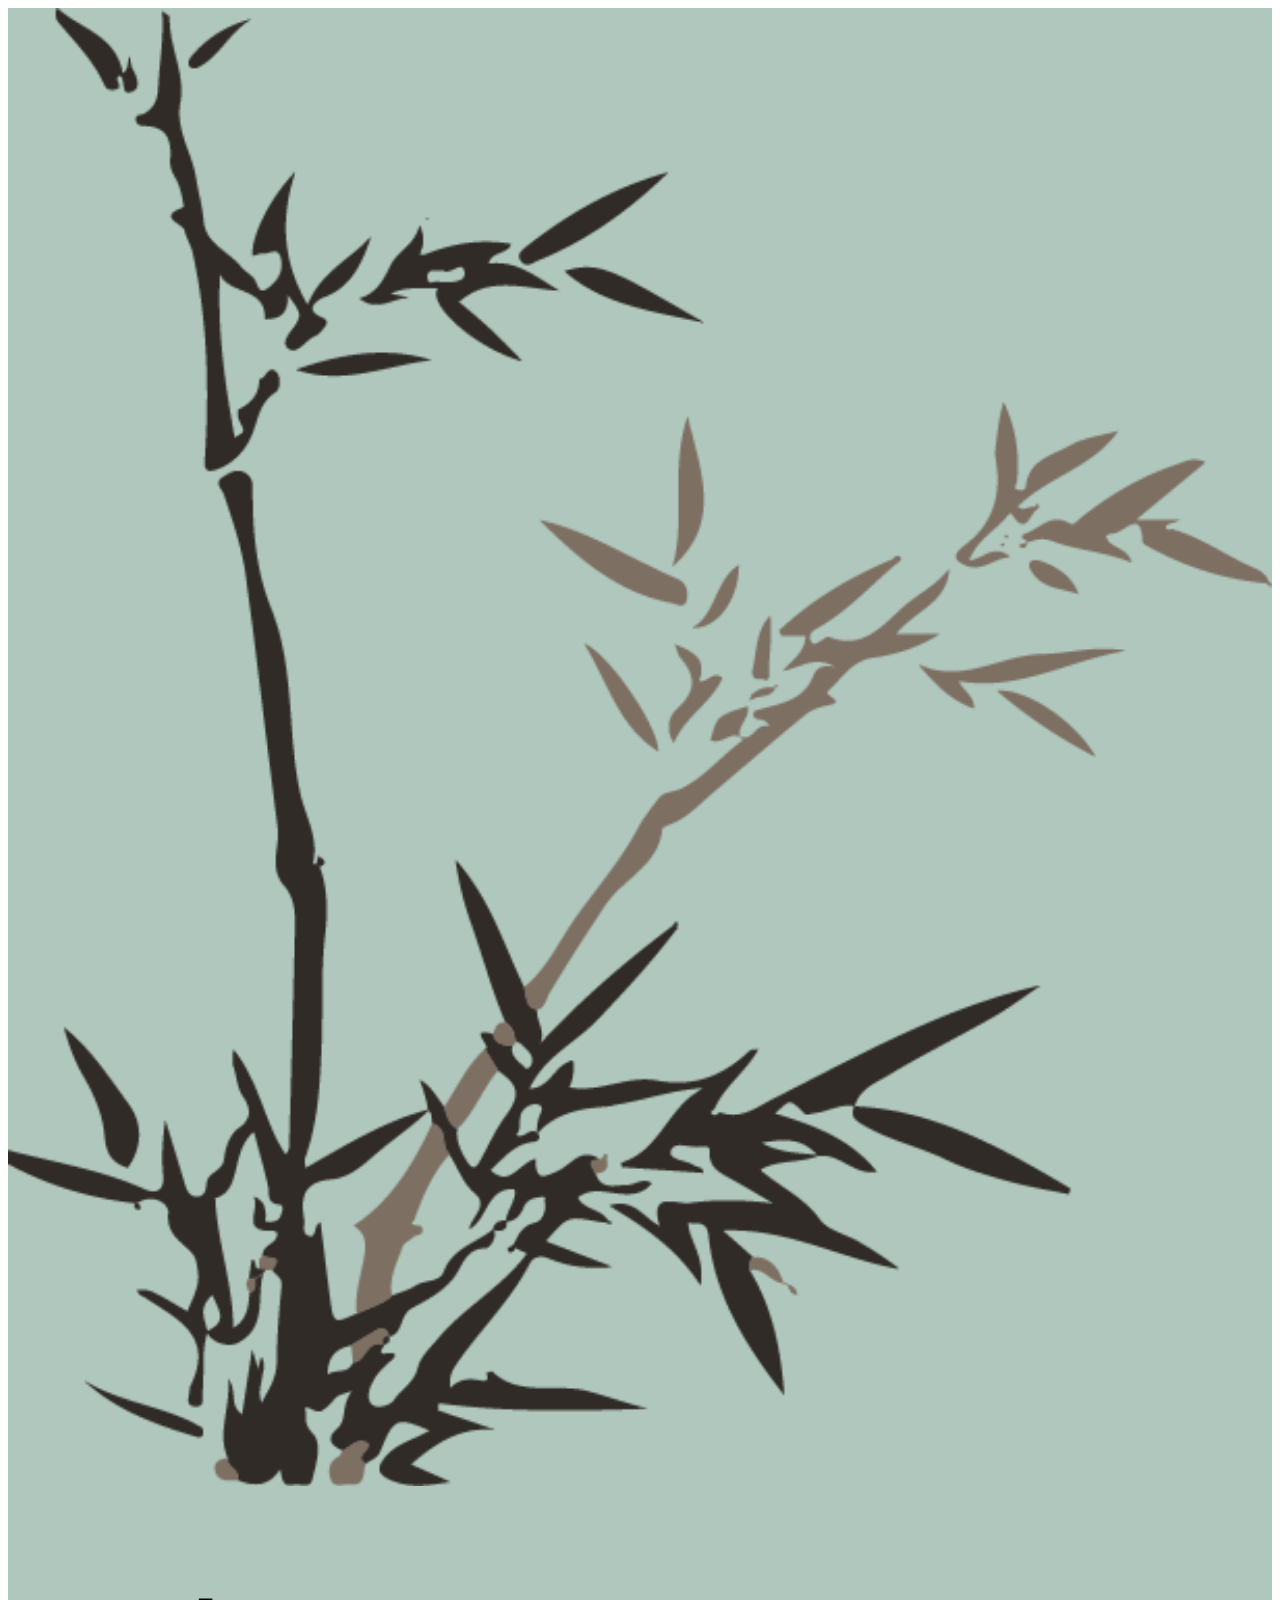
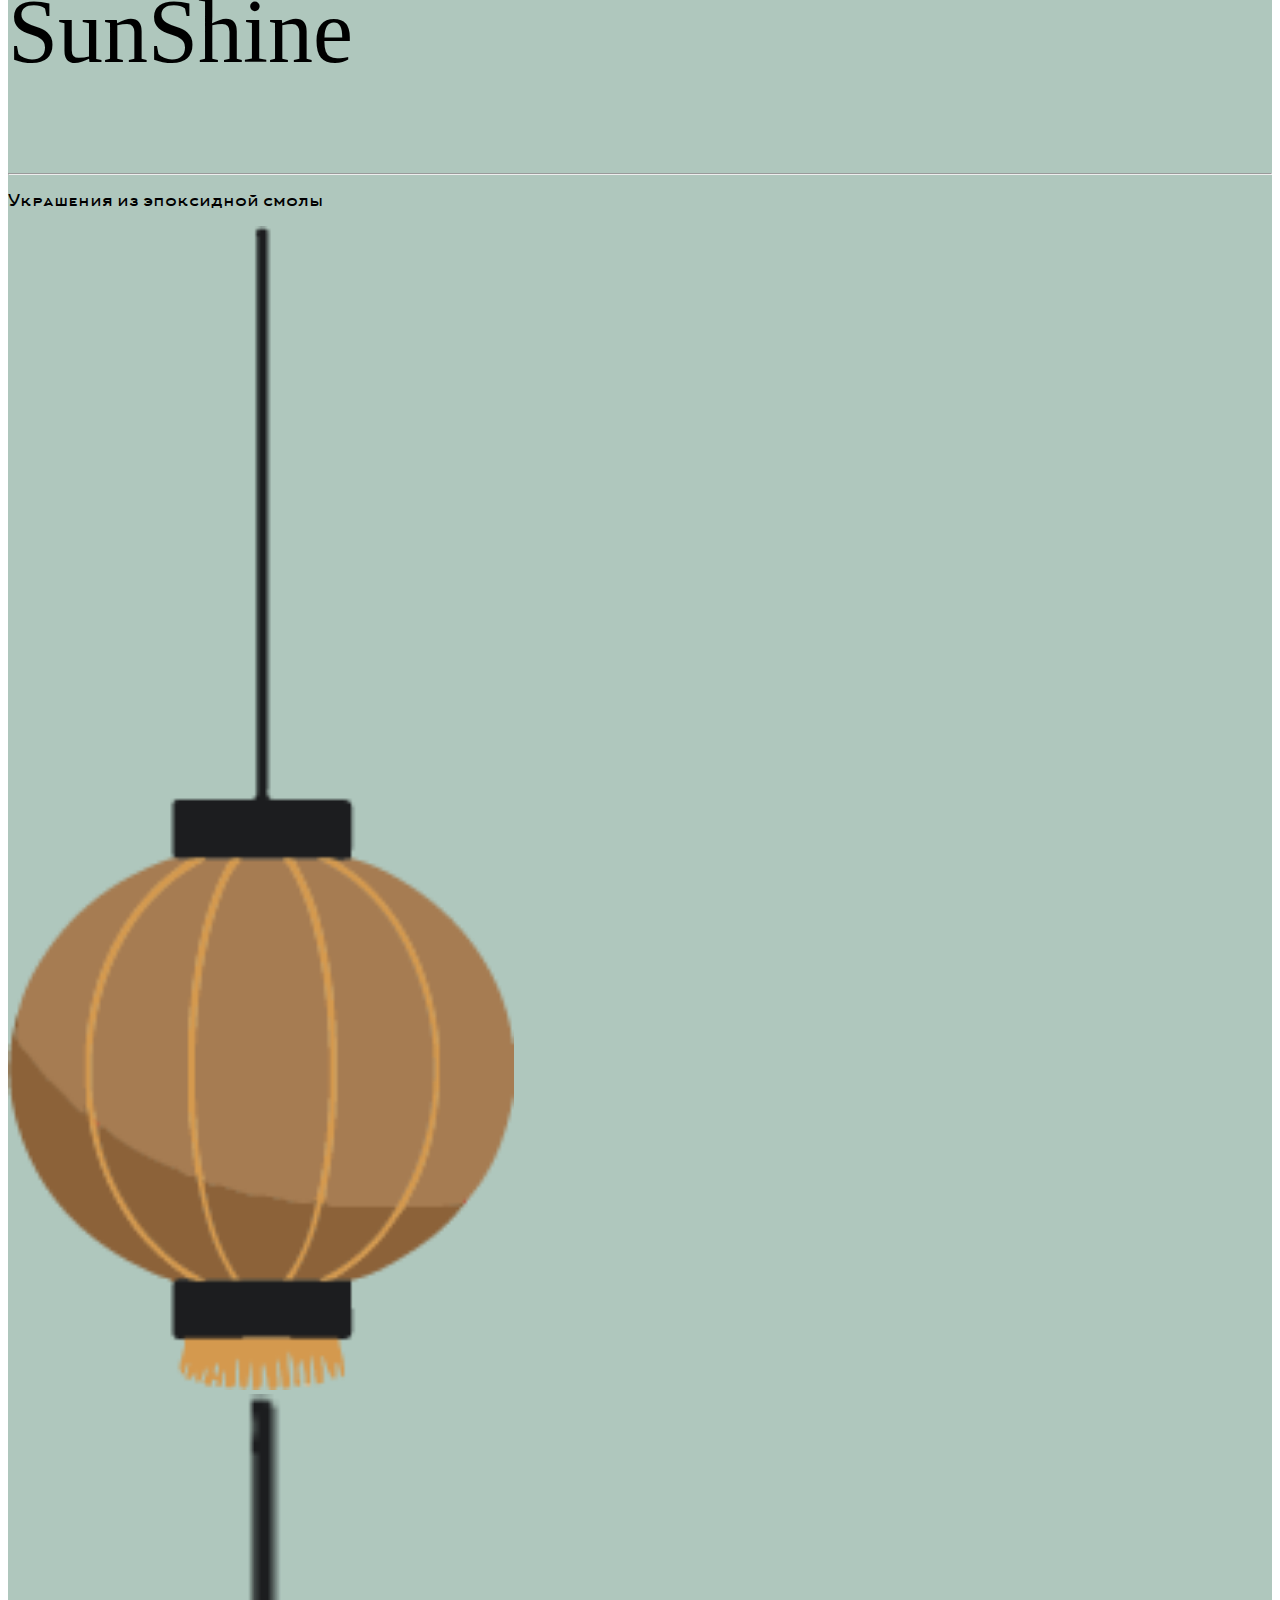
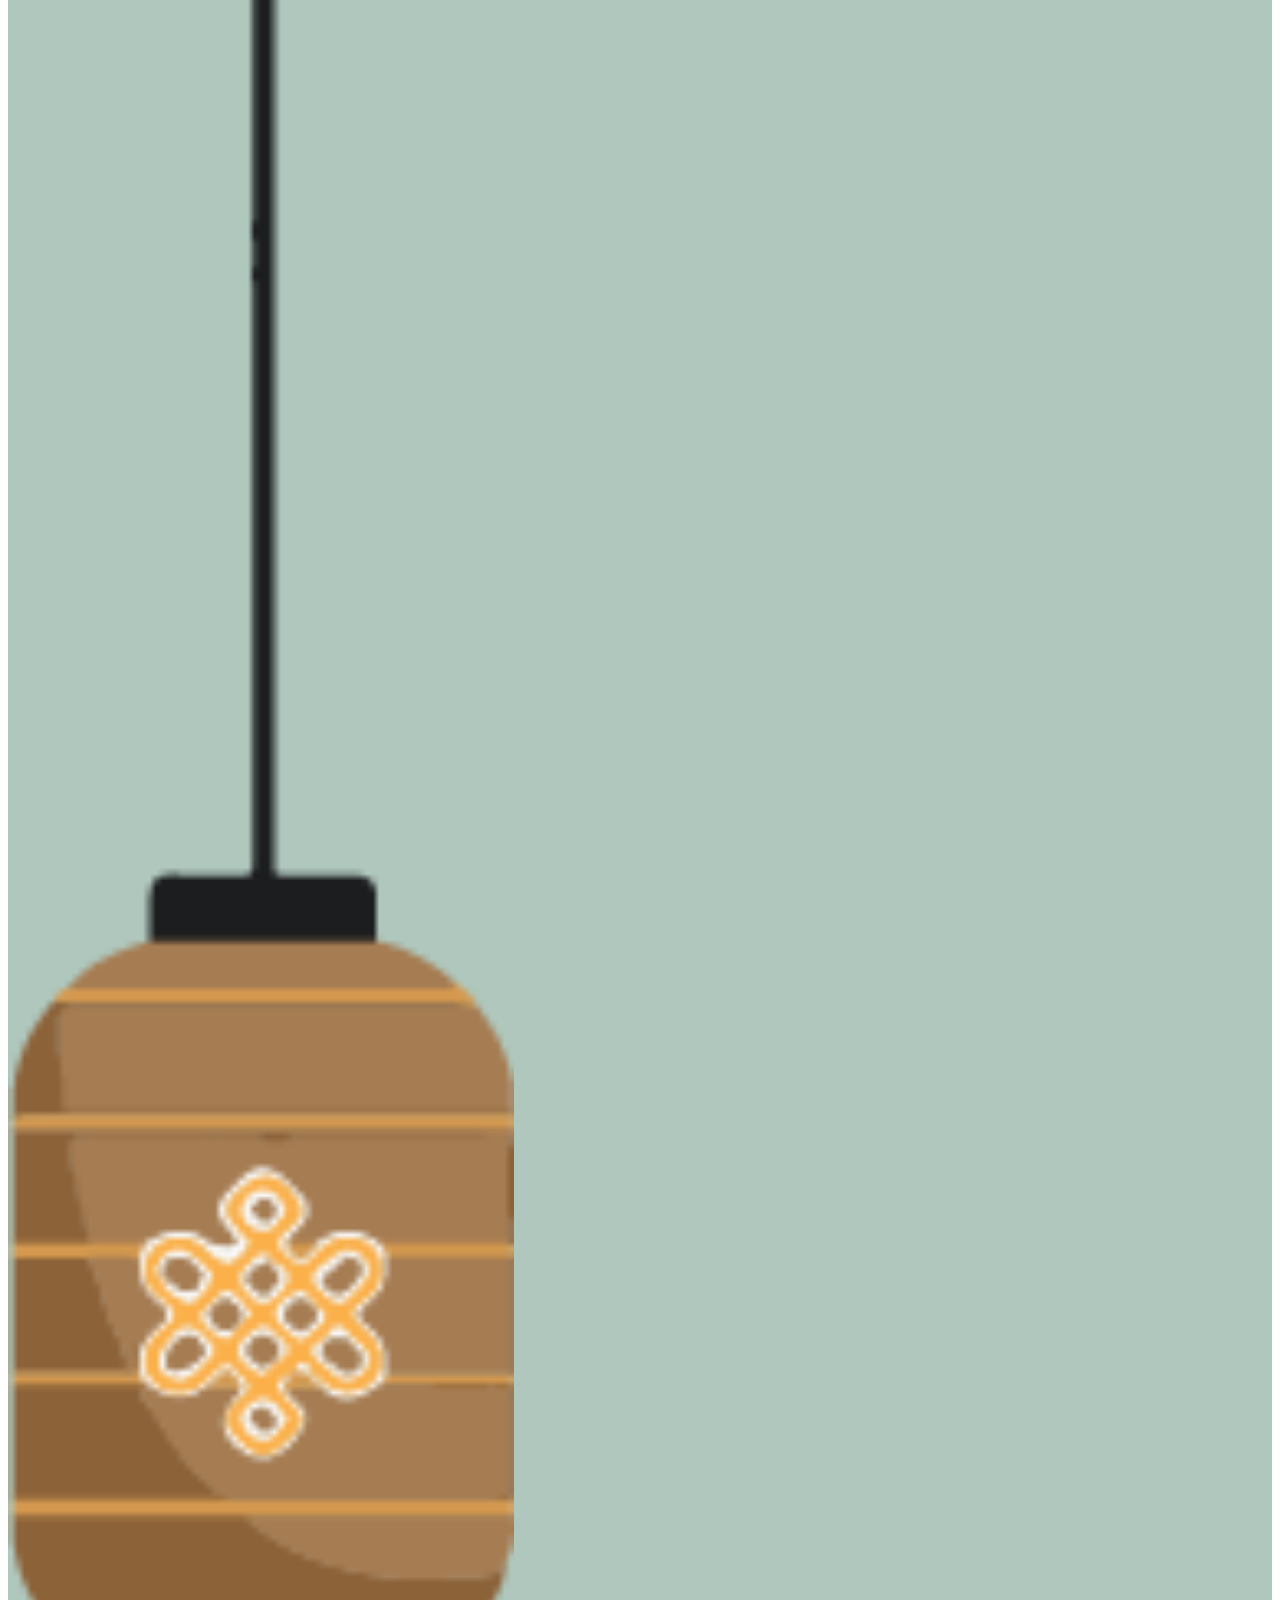
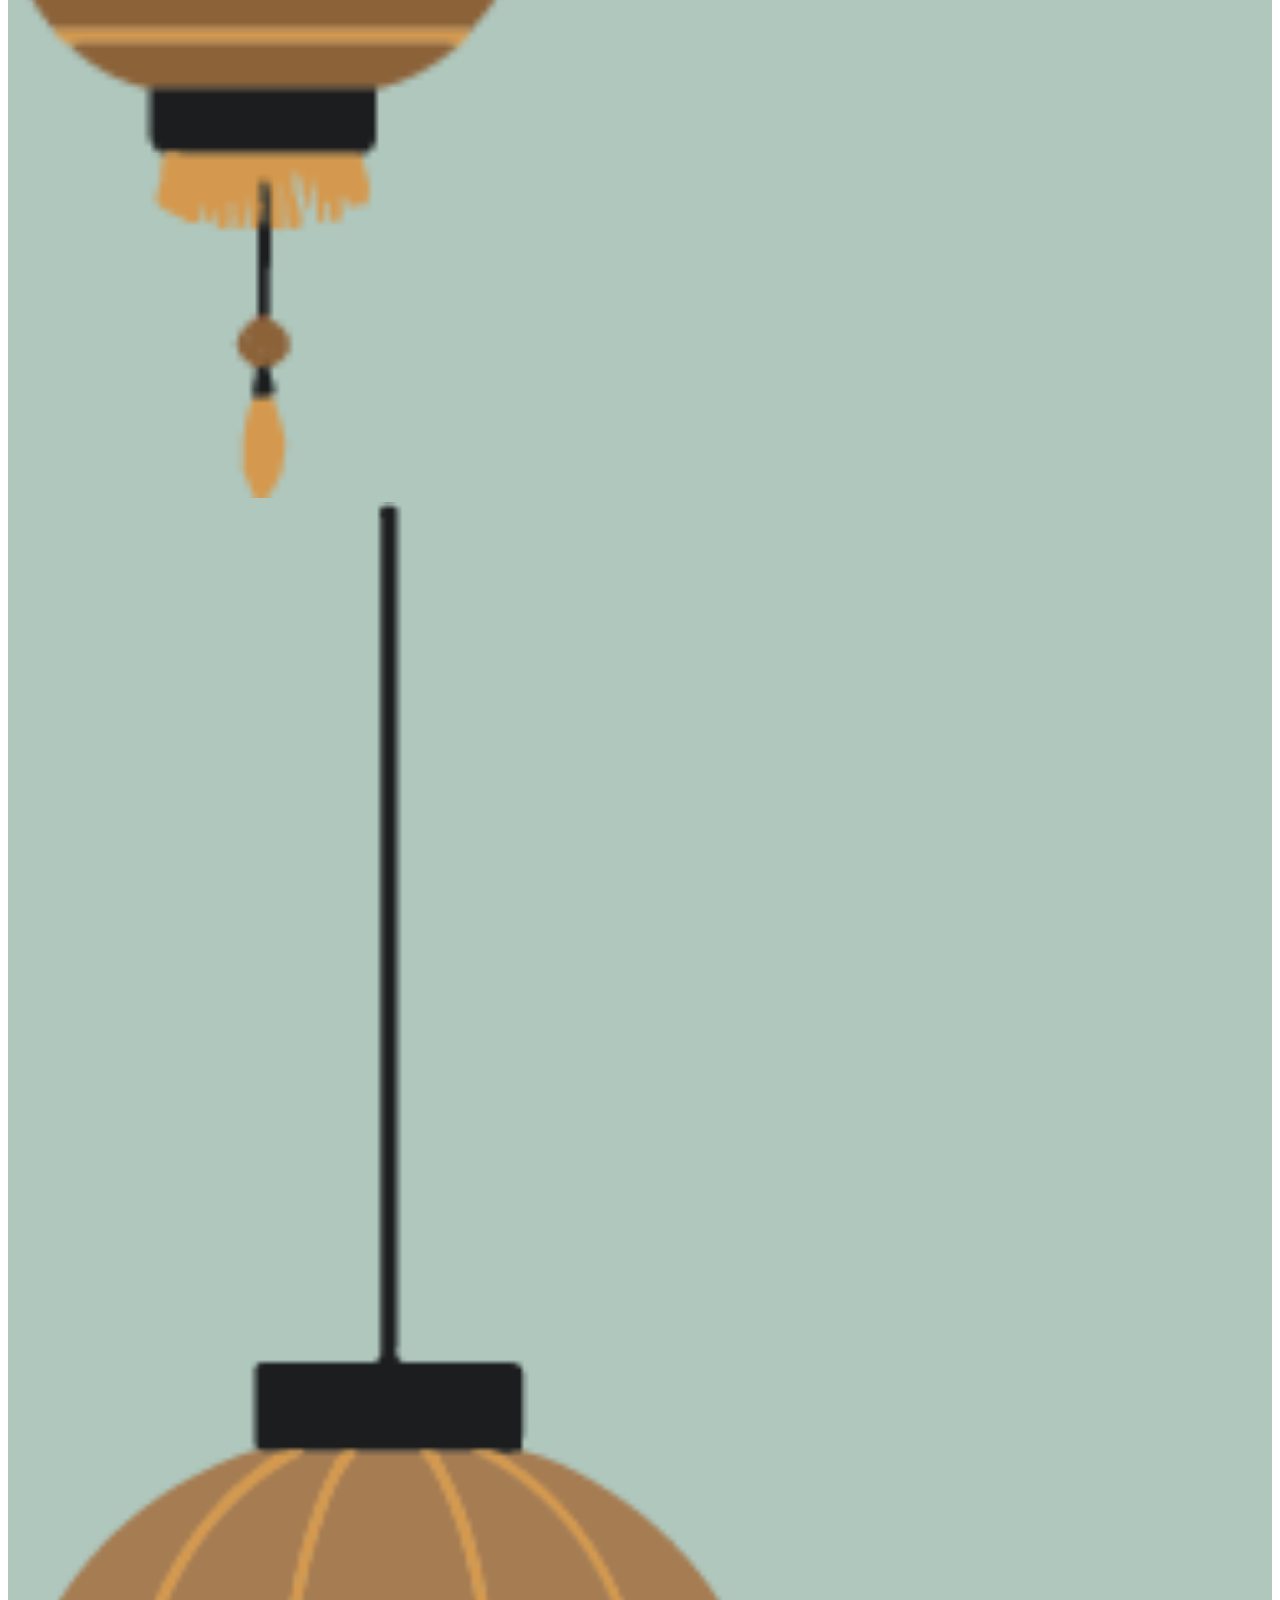
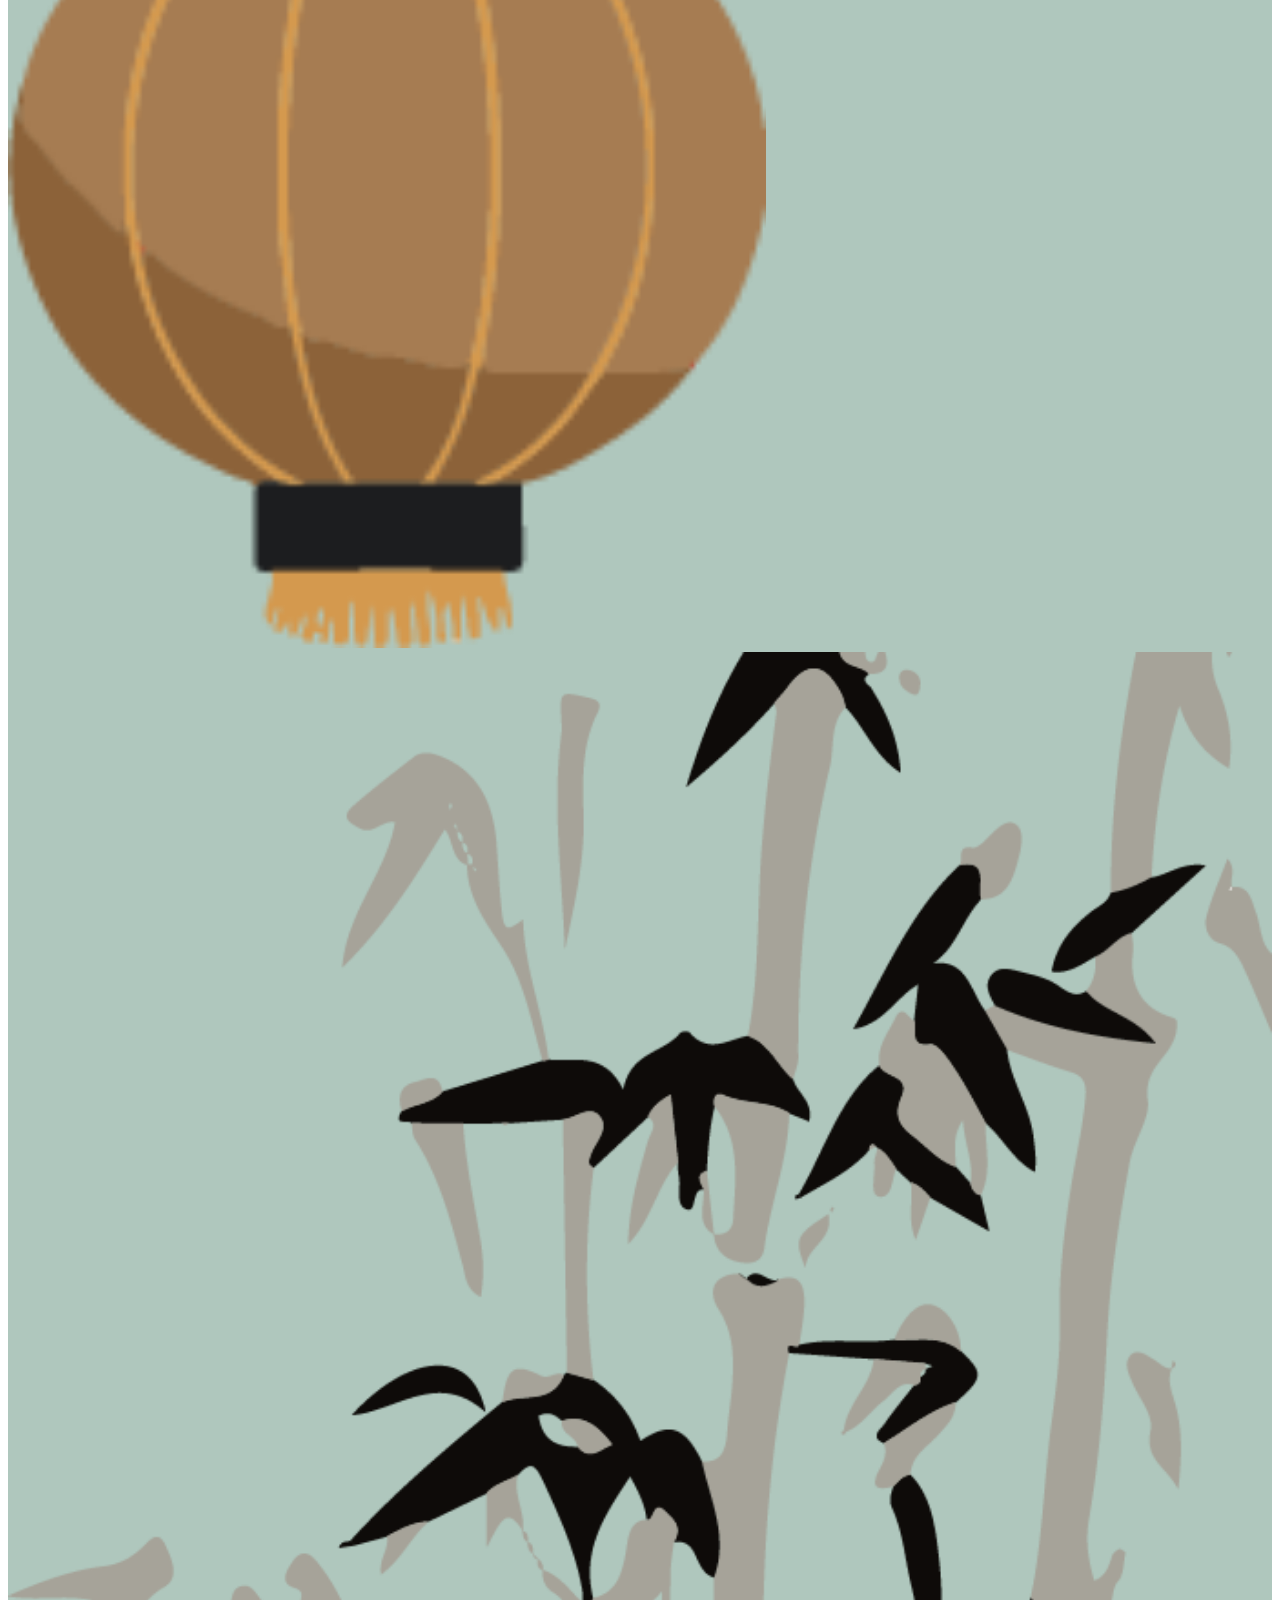
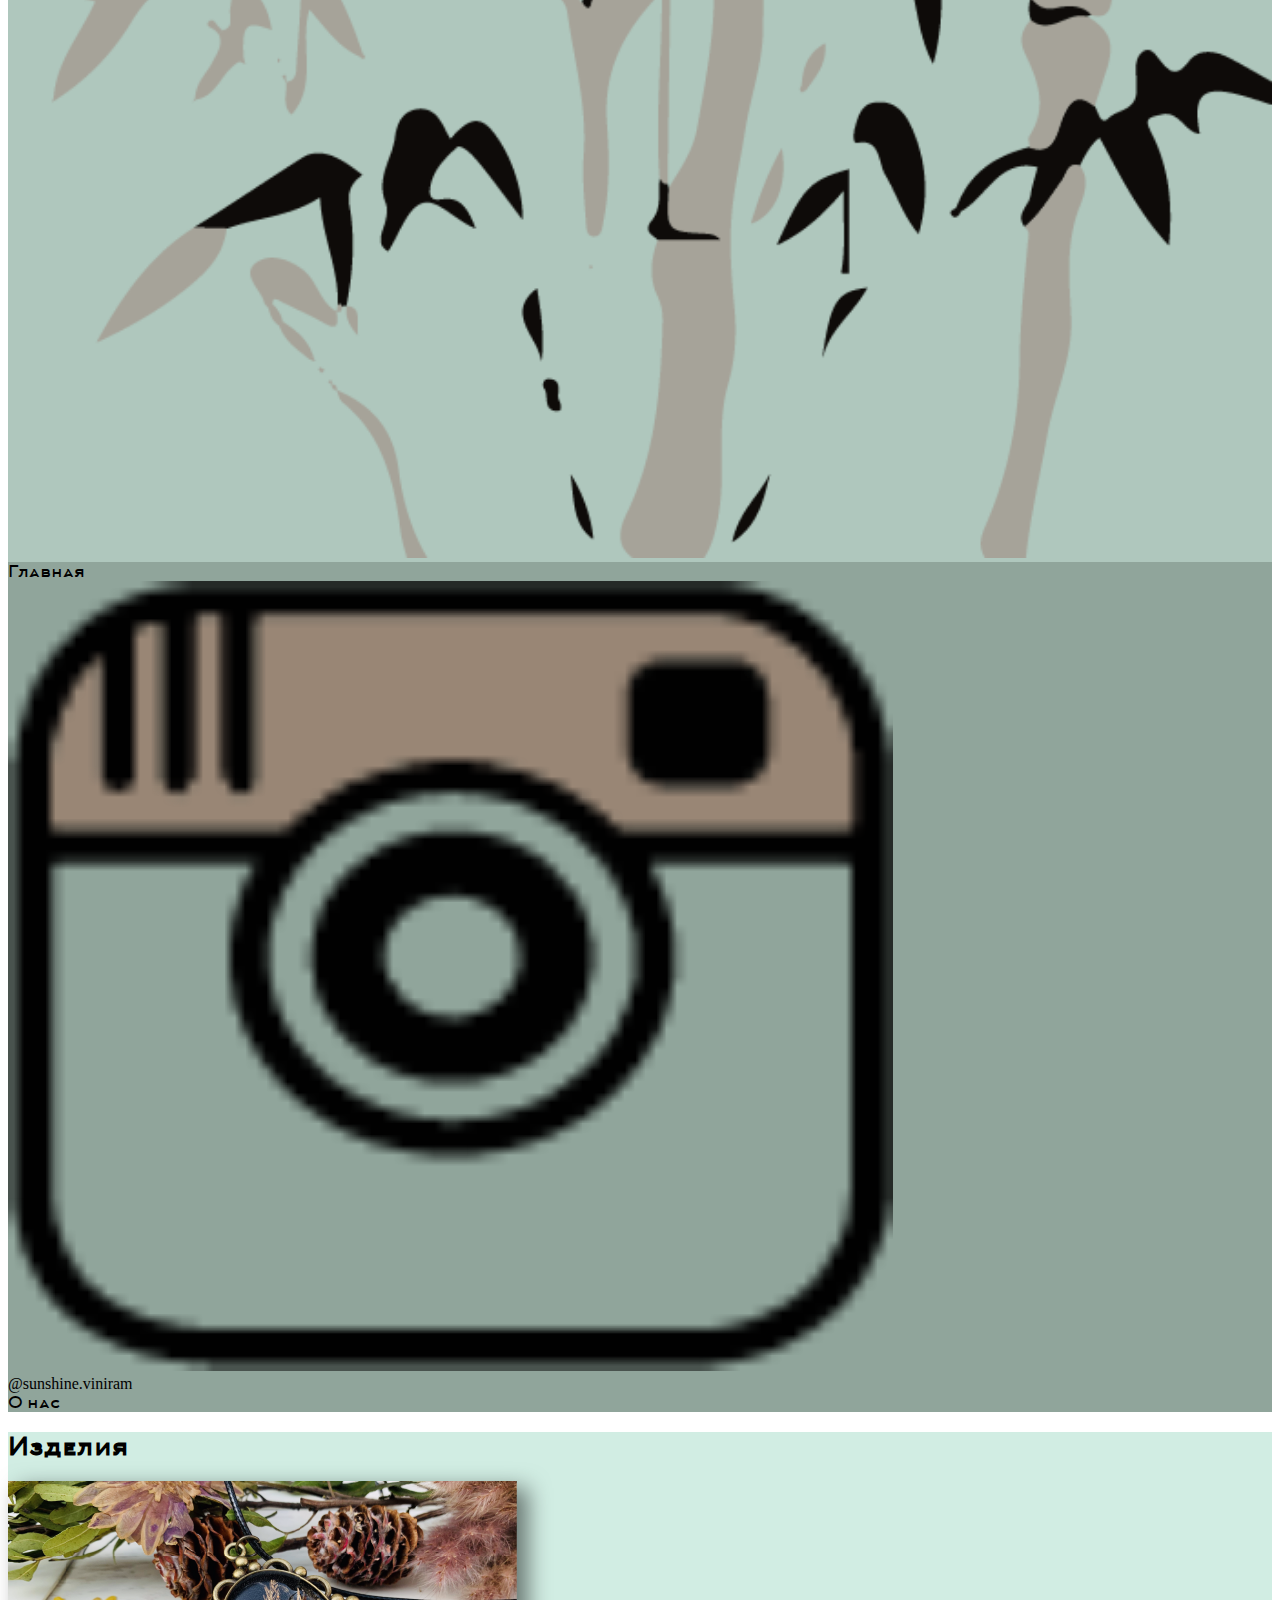
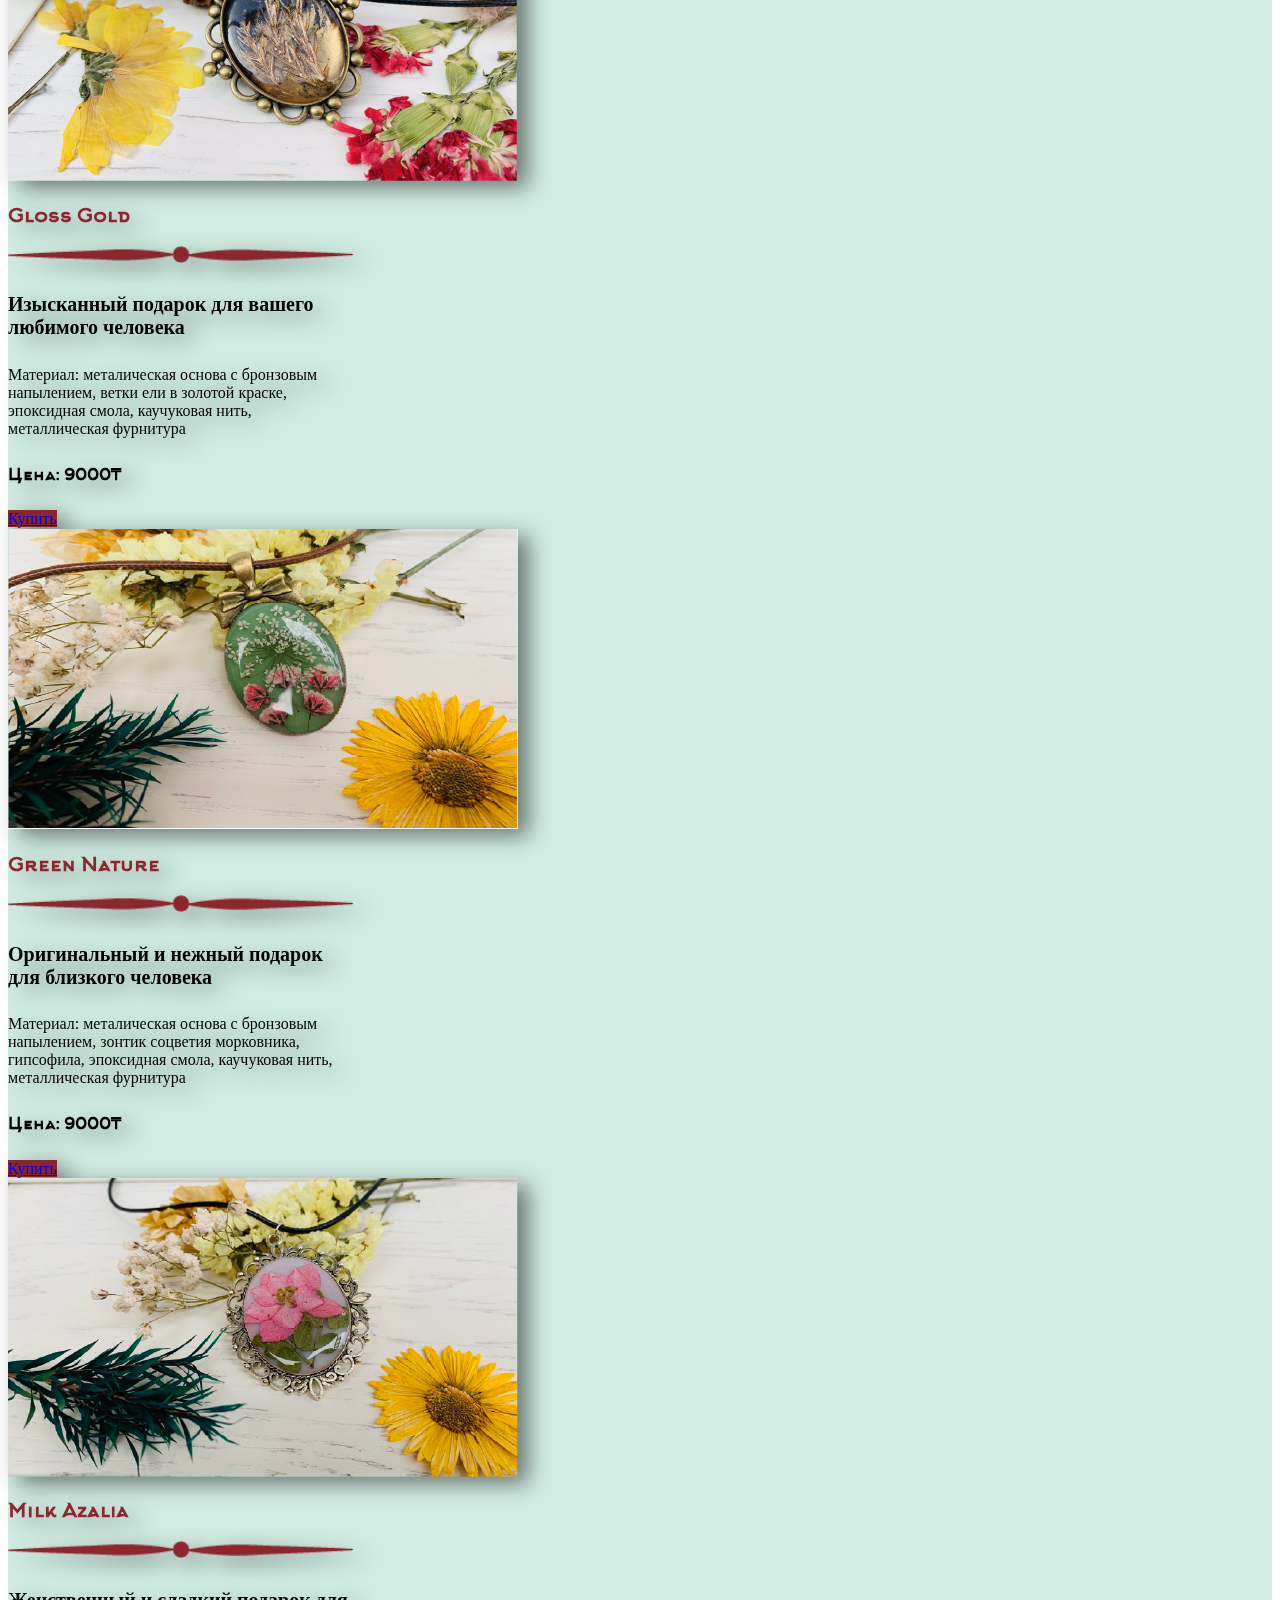
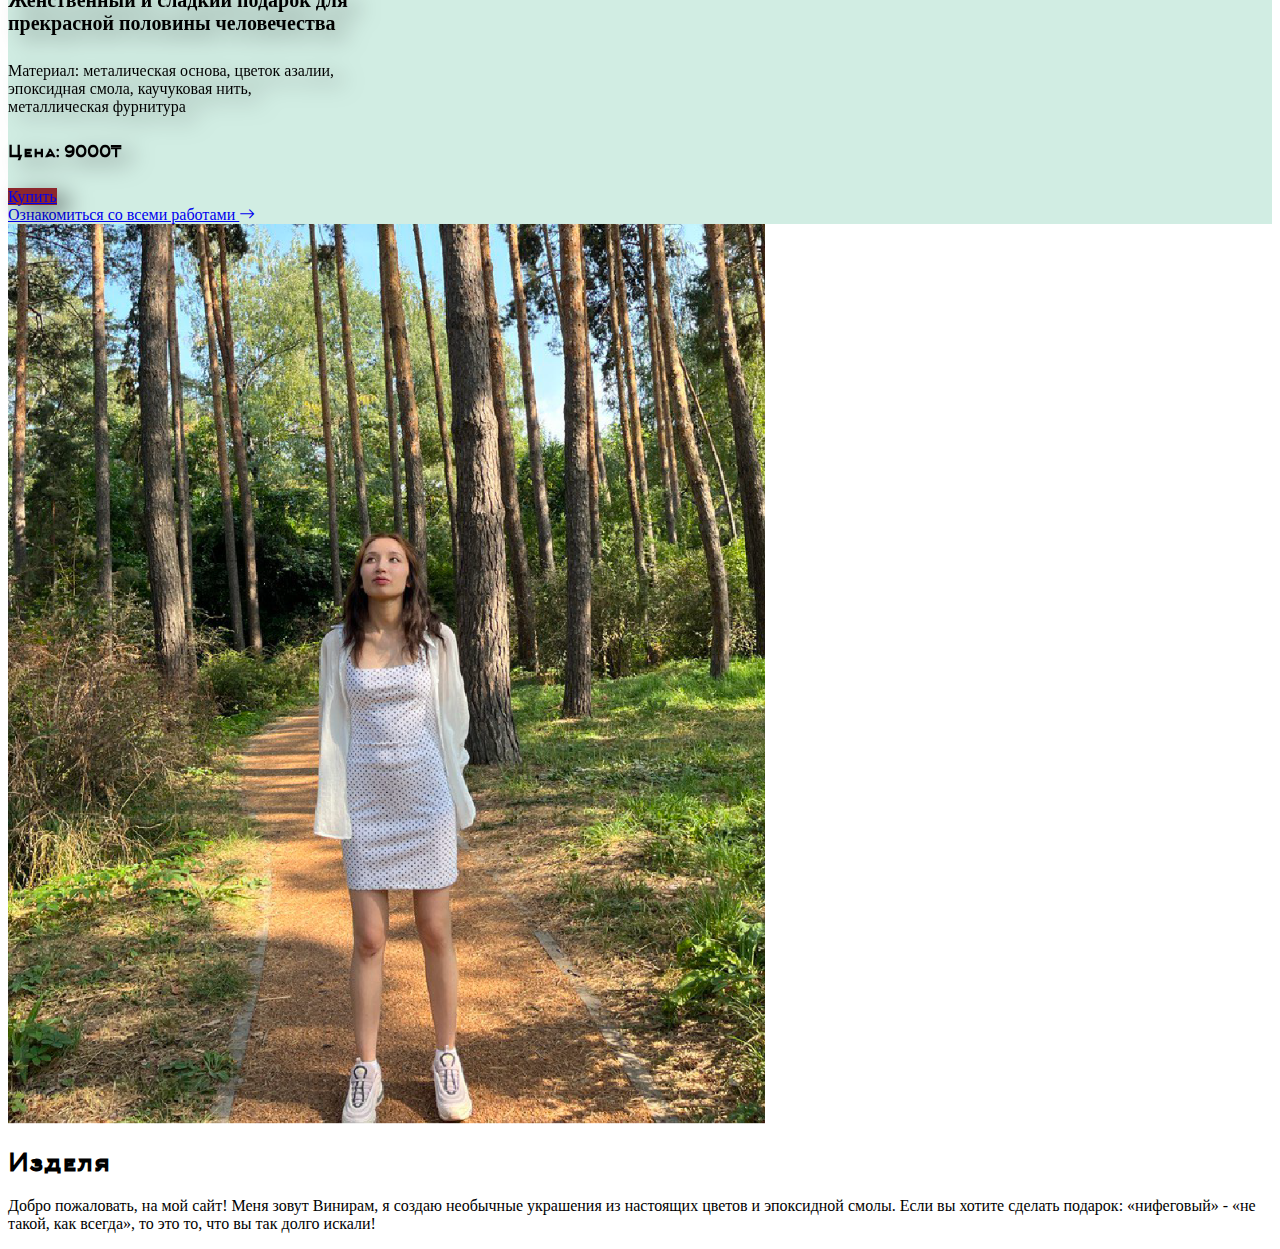
==== index.html @ 248f9c40 "Add project files." ====
<!DOCTYPE html>
<html lang="en">

<head>
    <meta charset="UTF-8">
    <meta http-equiv="X-UA-Compatible" content="IE=edge">
    <meta name="viewport" content="width=device-width, initial-scale=1.0">
    <link rel="stylesheet" href="style.css">
    <link rel="stylesheet" href="media.css">
    <link href="https://cdn.jsdelivr.net/npm/bootstrap@5.3.0-alpha1/dist/css/bootstrap.min.css" rel="stylesheet"
        integrity="sha384-GLhlTQ8iRABdZLl6O3oVMWSktQOp6b7In1Zl3/Jr59b6EGGoI1aFkw7cmDA6j6gD" crossorigin="anonymous">
    <link rel="stylesheet" href="https://cdn.jsdelivr.net/npm/bootstrap-icons@1.10.3/font/bootstrap-icons.css">
    <title>Document</title>
</head>

<body>
    <div class="container-fluid bg-green">
        <div class="row">
            <div class="col-6 col-sm-4 order-2 order-sm-1 d-flex">
                <img src="images/bamboo1.png" width="100%">
            </div>
            <div class="col-12 col-sm-4 order-1 order-sm-2 text-center">
                <p class="logo">SunShine</p>
                <hr>
                <p class="pre-title">Украшения из эпоксидной смолы</p>
                <div class="row pb-5 pb-lg-0">
                    <div class="col-4">
                        <img src="images/lamp1.png" width="40%">
                    </div>
                    <div class="col-4">
                        <img src="images/lamp2.png" width="40%">
                    </div>
                    <div class="col-4">
                        <img src="images/lamp1.png" width="60%">
                    </div>
                </div>
            </div>
            <div class="col-6 col-sm-4 order-3 d-flex">
                <img src="images/bamboo2.png" width="100%" height="">
            </div>
        </div>
    </div>
    <div class="container-fluid bg-darkgreen">
        <nav>
            <div class="row align-items-center text-center">
                <div class="col-12 col-sm-4 order-2 order-sm-1">
                    <a class="text-decoration-none text-dark menu-element">Главная</a>
                </div>
                <div class="col-12 col-sm-4 order-1 order-sm-2">
                    <div class="row">
                        <div class="col-6 d-flex justify-content-end px-0">
                            <a class="text-decoration-none">
                                <img class="pb-2 pt-2" src="images/inst.png" width="70%">
                            </a>
                        </div>
                        <div class="col-6 d-flex justify-content-start px-0">
                            @sunshine.viniram
                        </div>
                    </div>
                </div>
                <div class="col-12 col-sm-4 order-3">
                    <a class="text-decoration-none text-dark menu-element">О нас</a>
                </div>
            </div>
        </nav>
    </div>
    <div class="container-fluid bg-light_green pt-4">
        <div class="row justify-content-center pt-5">
            <div class="col-4 d-flex justify-content-center mb-3">
                <h2>Изделия</h2>
            </div>
        </div>
        <div class="row pb-5">
            <div class="col-sm-12 col-md-6 col-lg-4 d-flex justify-content-center justify-content-md-end">
                <div class="card card-shadow card-width my-md-2 my-lg-0">
                    <img src="images/photos/1.png" alt="" />
                    <div class="card-body text-center">
                        <h3 class="title">Gloss Gold</h3>
                        <img class="card-img" src="images/des1.png" alt="" />
                        <h4 class="card__title">Изысканный подарок для вашего любимого человека</h4>
                        <p class="card__text">Материал: металическая основа
                            с бронзовым напылением, ветки ели
                            в золотой краске, эпоксидная смола,
                            каучуковая нить, металлическая фурнитура</p>
                        <div class="row">
                            <div class="col-6 d-flex align-self-end">
                                <h5 class="price ps-md-4">Цена: 9000<span>₸</span></h5>
                            </div>
                            <div class="col-6 ps-md-5">
                                <a class="btn buy-btn text-light" href="#">Купить</a>
                            </div>
                        </div>
                    </div>
                </div>
            </div>
            <div class="col-sm-12 col-md-6 col-lg-4 d-flex justify-content-center">
                <div class="card card-shadow card-width my-2 my-md-2 my-lg-0">
                    <img src="images/photos/2.png" alt="" />
                    <div class="card-body text-center">
                        <h3 class="title">Green Nature</h3>
                        <img class="card-img" src="images/des1.png" alt="" />
                        <h4 class="card__title">Оригинальный и нежный подарок для близкого человека</h4>
                        <p class="card__text">Материал: металическая основа
                            с бронзовым напылением, зонтик соцветия
                            морковника, гипсофила, эпоксидная смола,
                            каучуковая нить, металлическая фурнитура</p>
                        <div class="row">
                            <div class="col-6 d-flex align-self-center">
                                <h5 class="price ps-md-4">Цена: 9000<span>₸</span></h5>
                            </div>
                            <div class="col-6 ps-md-5">
                                <a class="btn buy-btn text-light" href="#">Купить</a>
                            </div>
                        </div>
                    </div>
                </div>
            </div>
            <div class="col-sm-12 col-md-6 offset-0 offset-md-3 offset-lg-0 col-lg-4
            d-flex justify-content-center justify-content-md-center justify-content-lg-start">
                <div class="card card-shadow card-width my-2 my-md-2 my-lg-0">
                    <img src="images/photos/3.png" alt="" />
                    <div class="card-body text-center">
                        <h3 class="title">Milk Azalia</h3>
                        <img class="card-img" src="images/des1.png" alt="" />
                        <h4 class="card__title">Женственный и сладкий подарок для прекрасной половины человечества
                        </h4>
                        <p class="card__text">Материал: металическая основа, цветок азалии,
                            эпоксидная смола, каучуковая нить,
                            металлическая фурнитура</p>
                        <div class="row">
                            <div class="col-6 d-flex align-self-center">
                                <h5 class="price ps-md-4">Цена: 9000<span>₸</span></h5>
                            </div>
                            <div class="col-6 ps-md-5">
                                <a class="btn buy-btn text-light" href="#">Купить</a>
                            </div>
                        </div>
                    </div>
                </div>
            </div>
            <div class="row text-center">
                <a class="text-decoration-none text-dark pt-5 pb-3" href="galery.html">Ознакомиться со всеми
                    работами <i class="bi bi-arrow-right d"></i></a>
            </div>
        </div>
    </div>
    <div class="container-fluid">
        <div class="row align-items-center">
            <div class="col-12 col-lg-5 order-2 order-lg-1" style="padding: 0;">
                <img style="height: 100vh;" src="images/photos/Venera.png" alt="" />
            </div>
            <div class="col-12 col-lg-5 order-1 order-lg-2">
                <h2 class="text-center">Изделя</h2>
                <p>
                    Добро пожаловать, на мой сайт!
                    Меня зовут Винирам, я создаю
                    необычные украшения из настоящих
                    цветов и эпоксидной смолы.
                    Если вы хотите сделать
                    подарок: «нифеговый» -
                    «не такой, как всегда», то это то,
                    что вы так долго искали!</p>
            </div>
        </div>
    </div>
    </div>
    <div class="container-fluid  bg-darkgreen">
        <div class="row">

        </div>
        <footer>

        </footer>
        <script src="https://cdn.jsdelivr.net/npm/@popperjs/core@2.11.6/dist/umd/popper.min.js"
            integrity="sha384-oBqDVmMz9ATKxIep9tiCxS/Z9fNfEXiDAYTujMAeBAsjFuCZSmKbSSUnQlmh/jp3"
            crossorigin="anonymous"></script>
        <script src="https://cdn.jsdelivr.net/npm/bootstrap@5.3.0-alpha1/dist/js/bootstrap.min.js"
            integrity="sha384-mQ93GR66B00ZXjt0YO5KlohRA5SY2XofN4zfuZxLkoj1gXtW8ANNCe9d5Y3eG5eD"
            crossorigin="anonymous"></script>
</body>

</html>
---- style.css ----
@font-face {
    font-family: 'Arkhip';
    src: url(fonts/Arkhip_font.ttf);
}

.logo {
    font-family: 'Fleur De Leah', cursive;
    font-size: 90px;
}

.pre-title {
    font-family: 'Arkhip';
}

.bg-green {
    background: #afc7bd;
}

.bg-darkgreen {
    background: #90a59b;
}

.bg-light_green {
    background: #d1ede3;
}

.title {
    color:#8c272d;
}

.buy-btn {
    background-color: #8c272d !important;
}

h1, h2, h3, h5 {
    font-family: 'Arkhip';
}

h5 {
    font-size: 20px !important;
}

.menu-element {
    font-family: 'Arkhip';
}

.card__title {
    font-size: 20px;
}

.card__text {
    font-size: 16px;
}

.price {
    font-size: 16px !important;
}

.card-shadow {
    filter: drop-shadow(11px 7px 11px rgb(0,0,0,0.5));
}
---- media.css ----
/* Smartphones (portrait and landscape) ----------- */
@media only screen and (min-device-width : 320px) and (max-device-width : 480px) {
    .card-width {
        width: 70vw;
    }

    .card-img{
        width: 100%;
    }
}

/* Smartphones (landscape) ----------- */
@media only screen and (min-width : 321px) {
    .card-width {
        width: 70vw;
    }

    .card-img{
        width: 60vw;
    }
}

/* Smartphones (portrait) ----------- */
@media only screen and (max-width : 320px) {
    .card-width {
        width: 10vw;
    }

    .card-img{
        width: 100%;
    }
}

/* iPads (portrait and landscape) ----------- */
@media only screen and (min-device-width : 768px) and (max-device-width : 1024px) {
    .card-width {
        width: 70vw;
    }

    .card-img{
        width: 60vw;
    }
}

/* iPads (landscape) ----------- */
@media only screen and (min-device-width : 768px) and (max-device-width : 1024px) and (orientation : landscape) {
    .card-width {
        width: 70vw;
    }

    .card-img{
        width: 60vw;
    }
}

/* iPads (portrait) ----------- */
@media only screen and (min-device-width : 768px) and (max-device-width : 1024px) and (orientation : portrait) {
    .card-width {
        width: 60vw;
    }

    .card-img{
        width: 60vw;
    }
}

/* Desktops and laptops ----------- */
@media only screen and (min-width : 1224px) {
    .card-width {
        width: 27vw;
    }

    .card-img{
        width: 100%;
    }
}

/* Large screens ----------- */
@media only screen and (min-width : 1824px) {
    .card-width {
        width: 27vw;
    }

    .card-img{
        width: 100%;
    }
}

/* iPhone 4 ----------- */
@media only screen and (-webkit-min-device-pixel-ratio : 1.5),
only screen and (min-device-pixel-ratio : 1.5) {
    .card-width {
        width: 75vw;
    }

    .card-img{
        width: 60vw;
    }
}
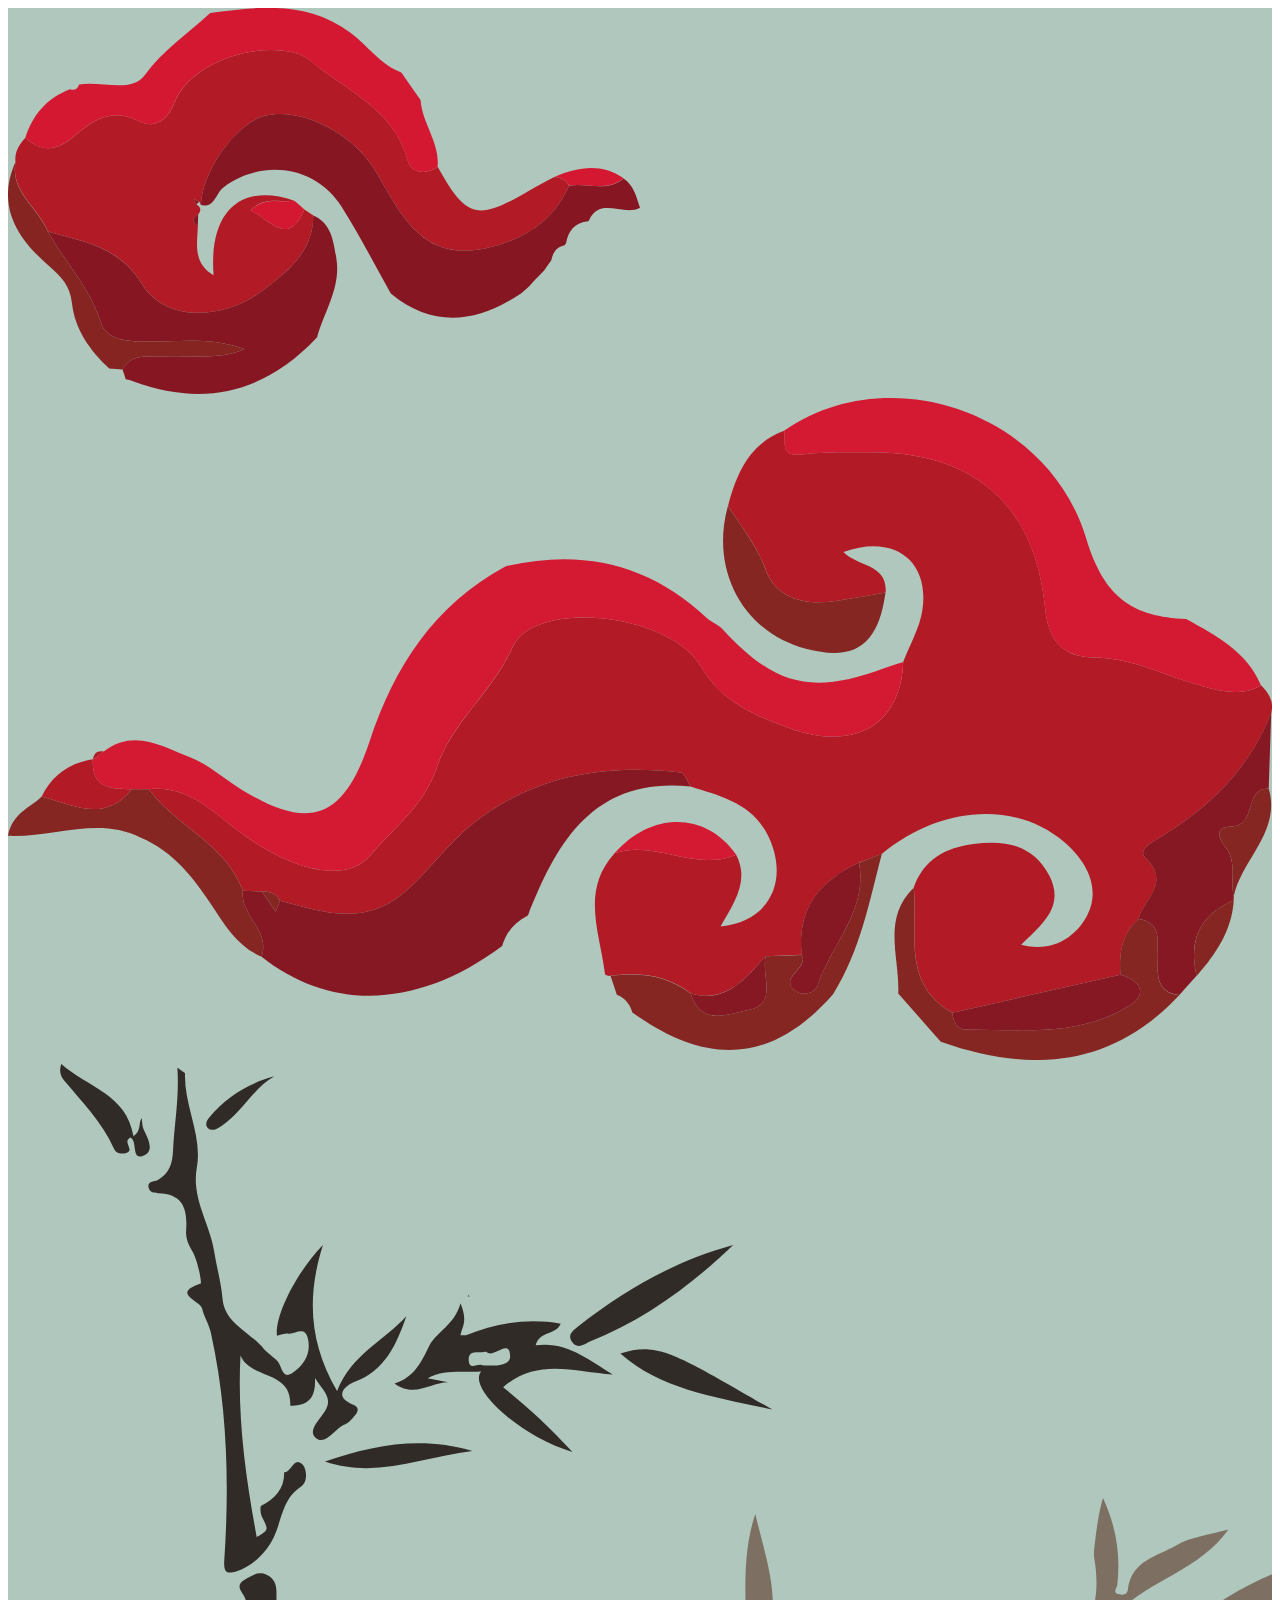
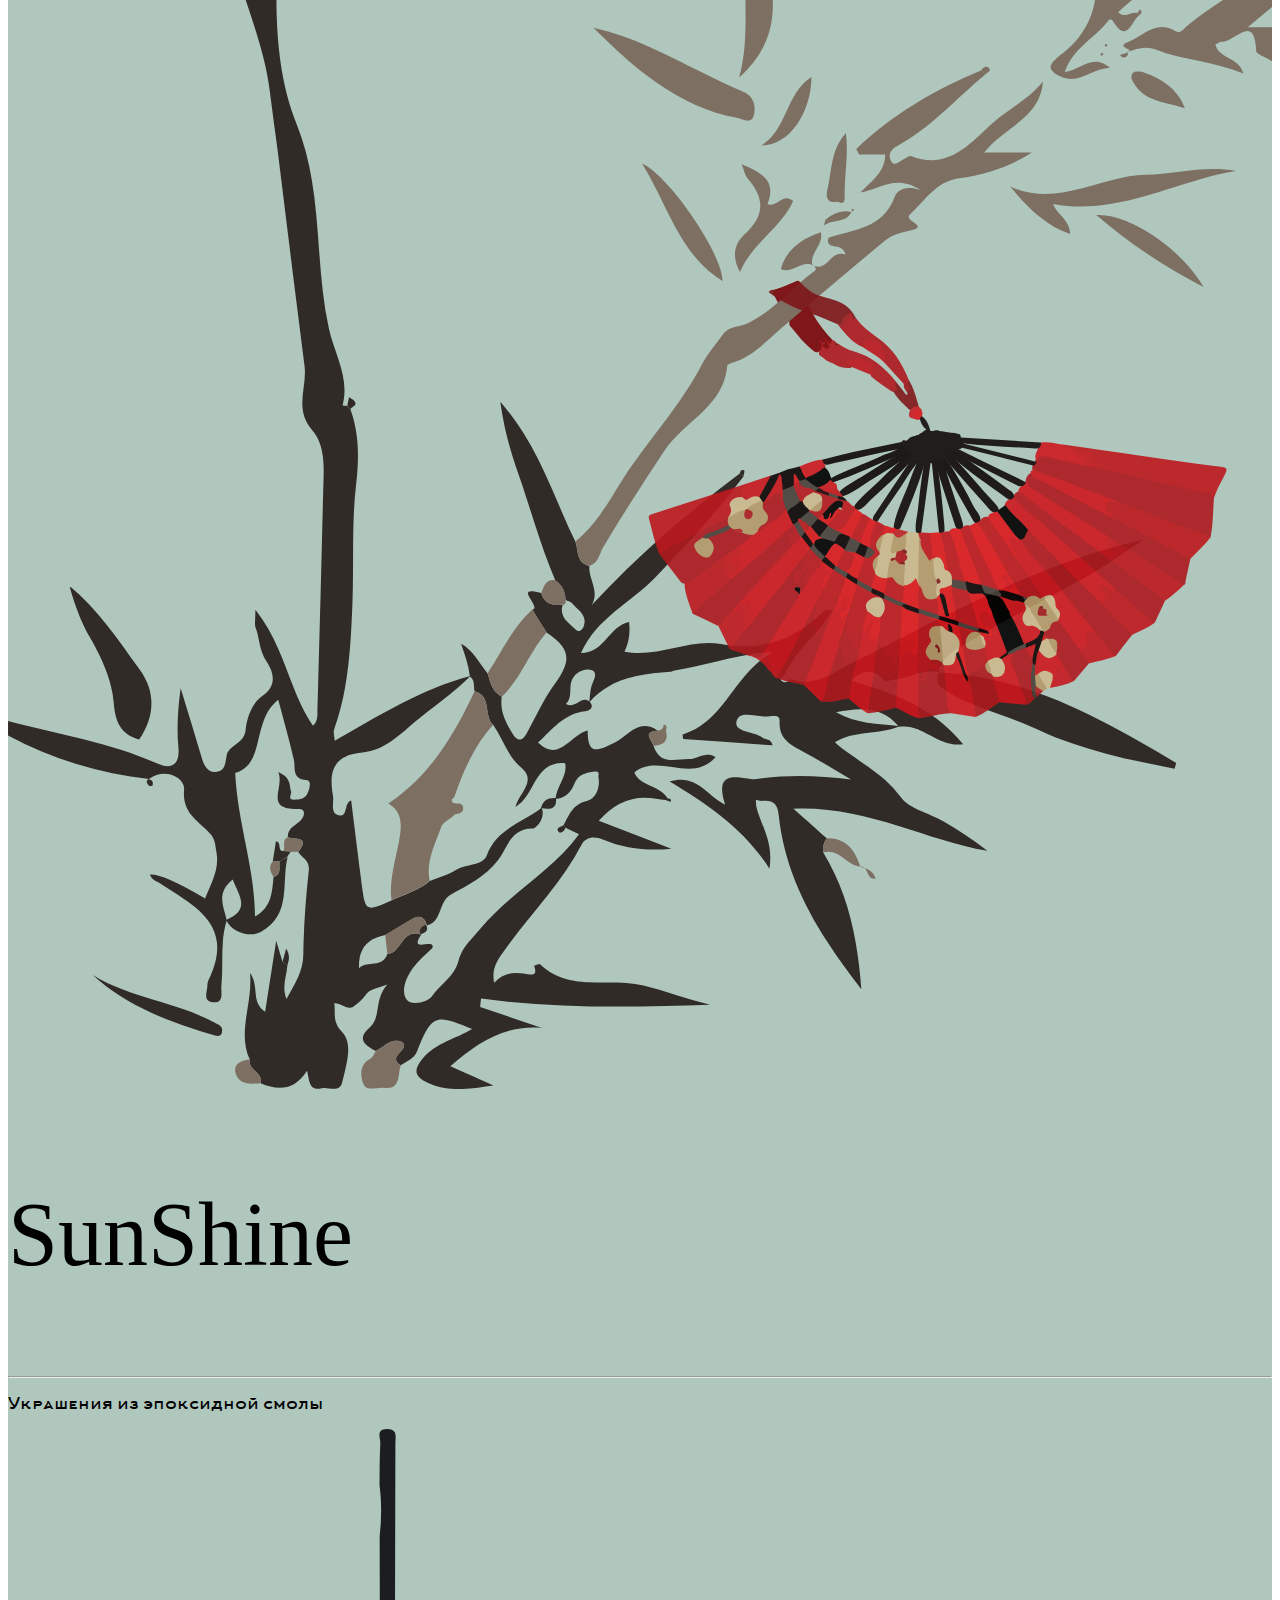
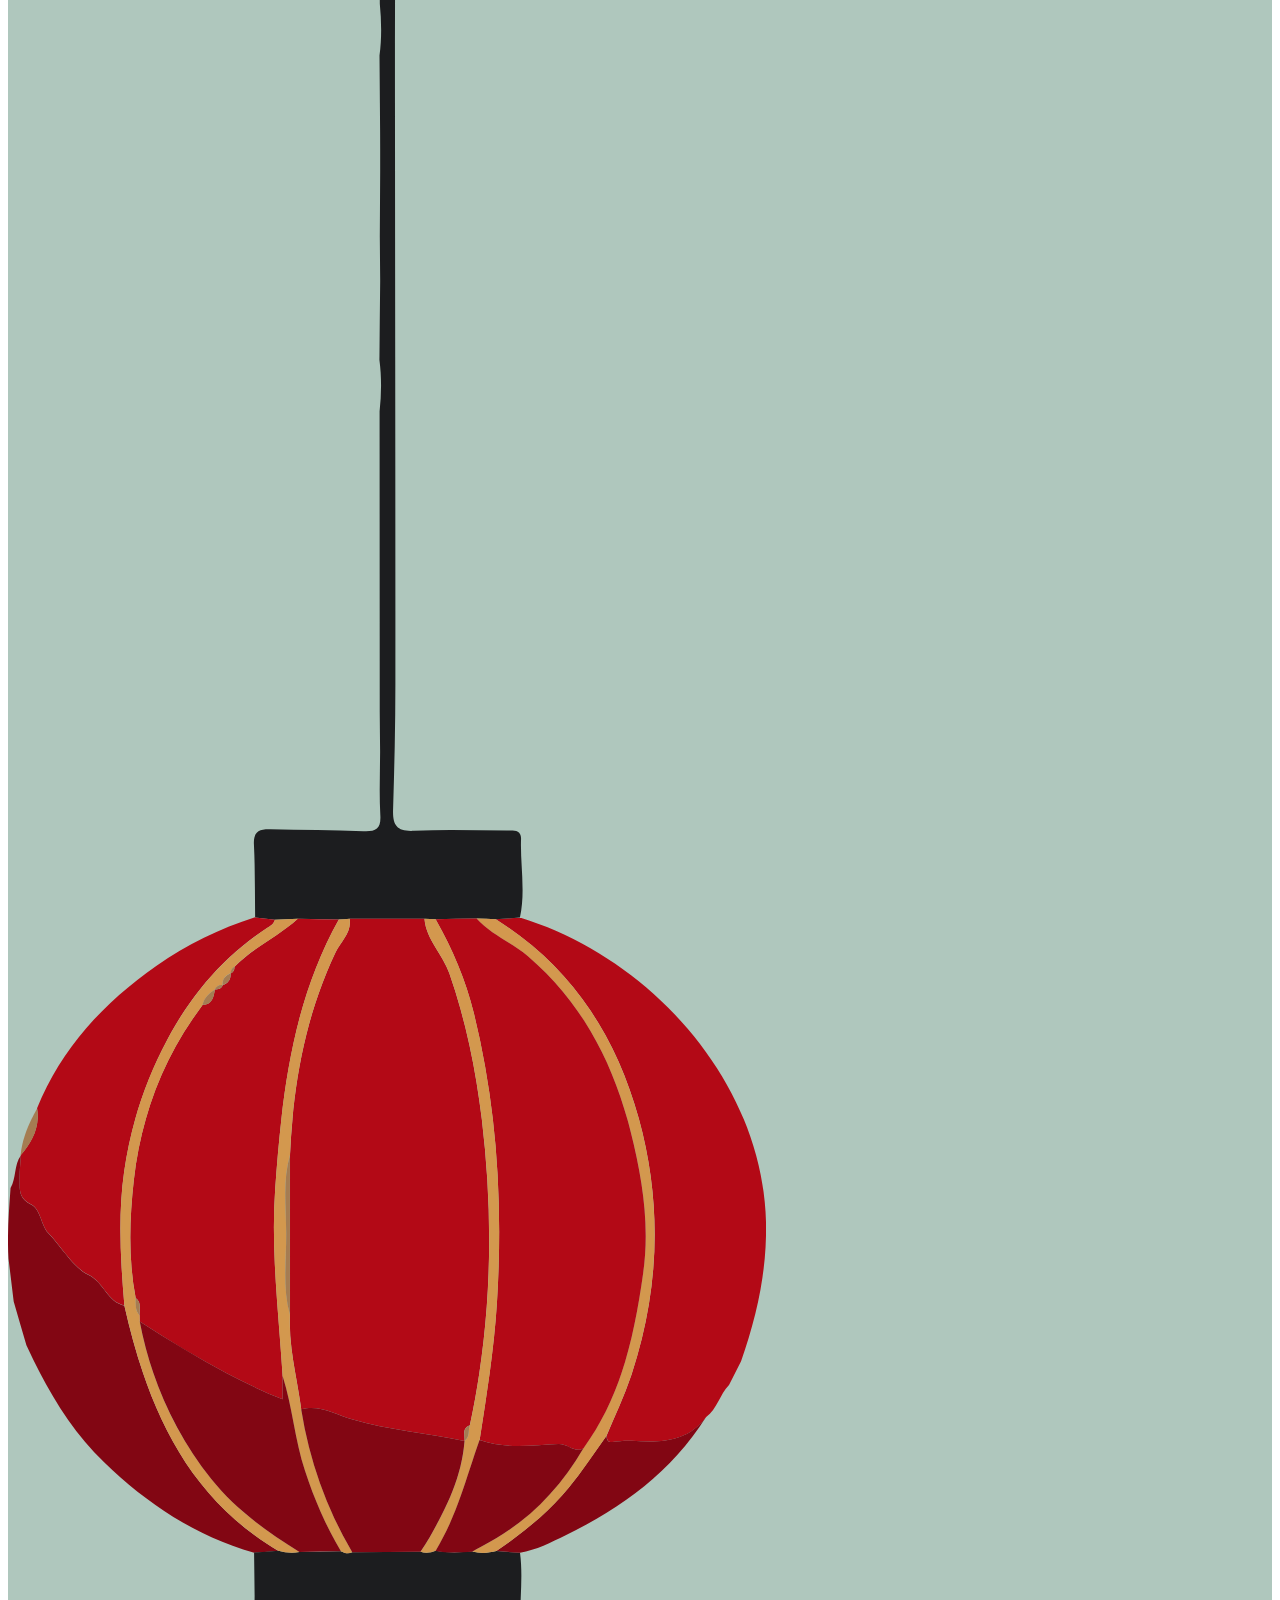
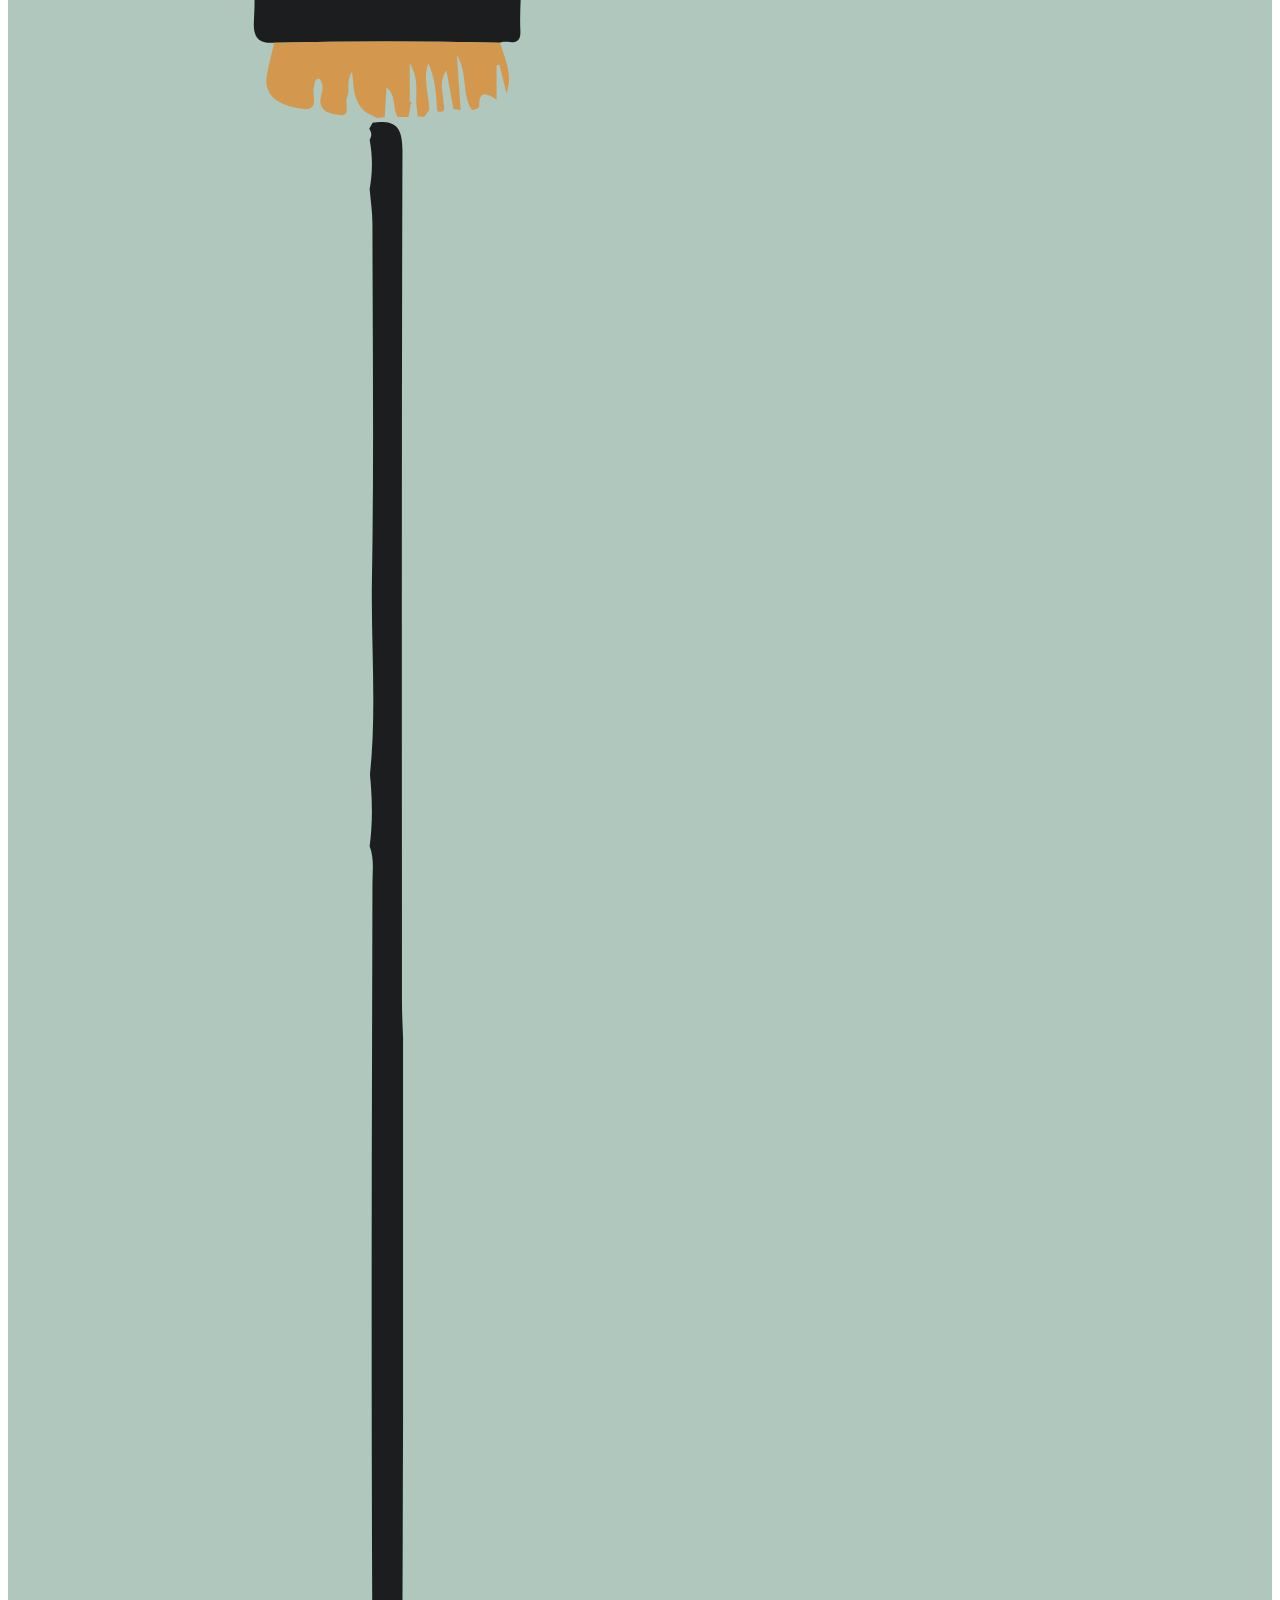
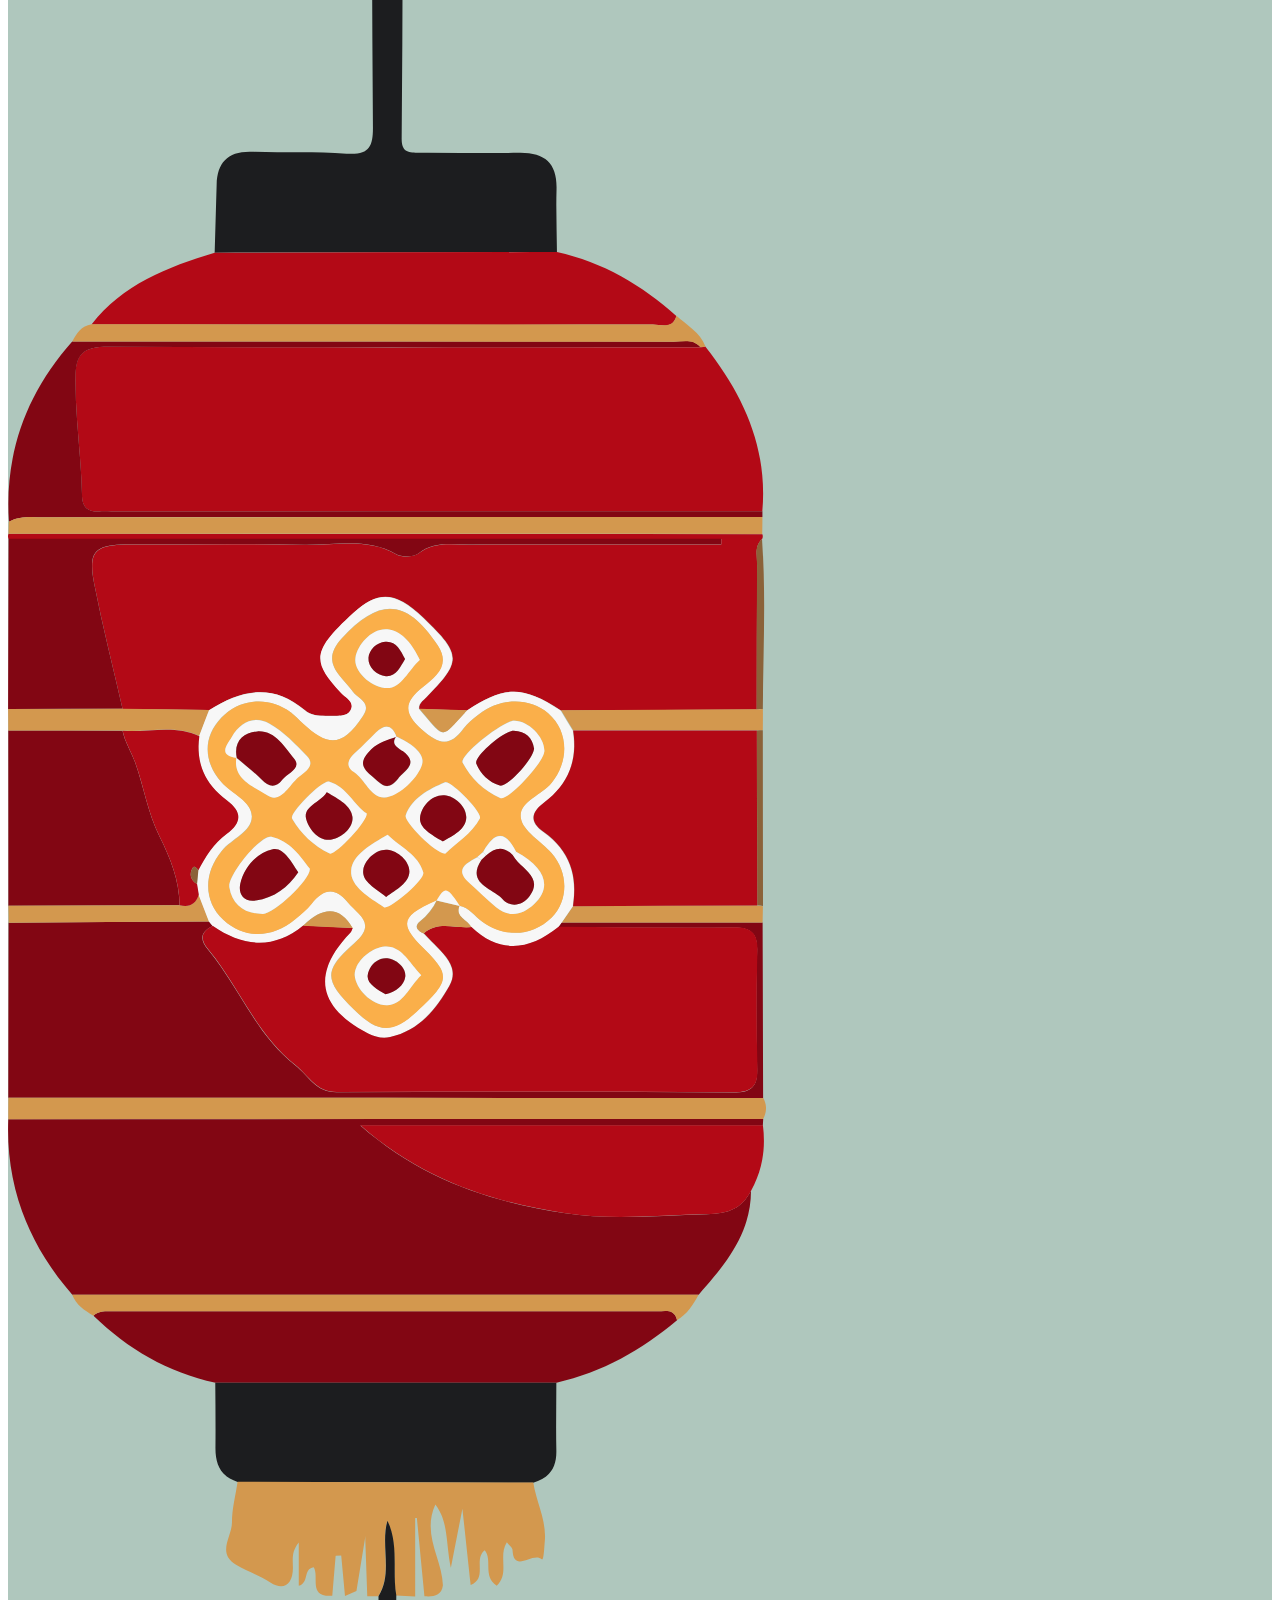
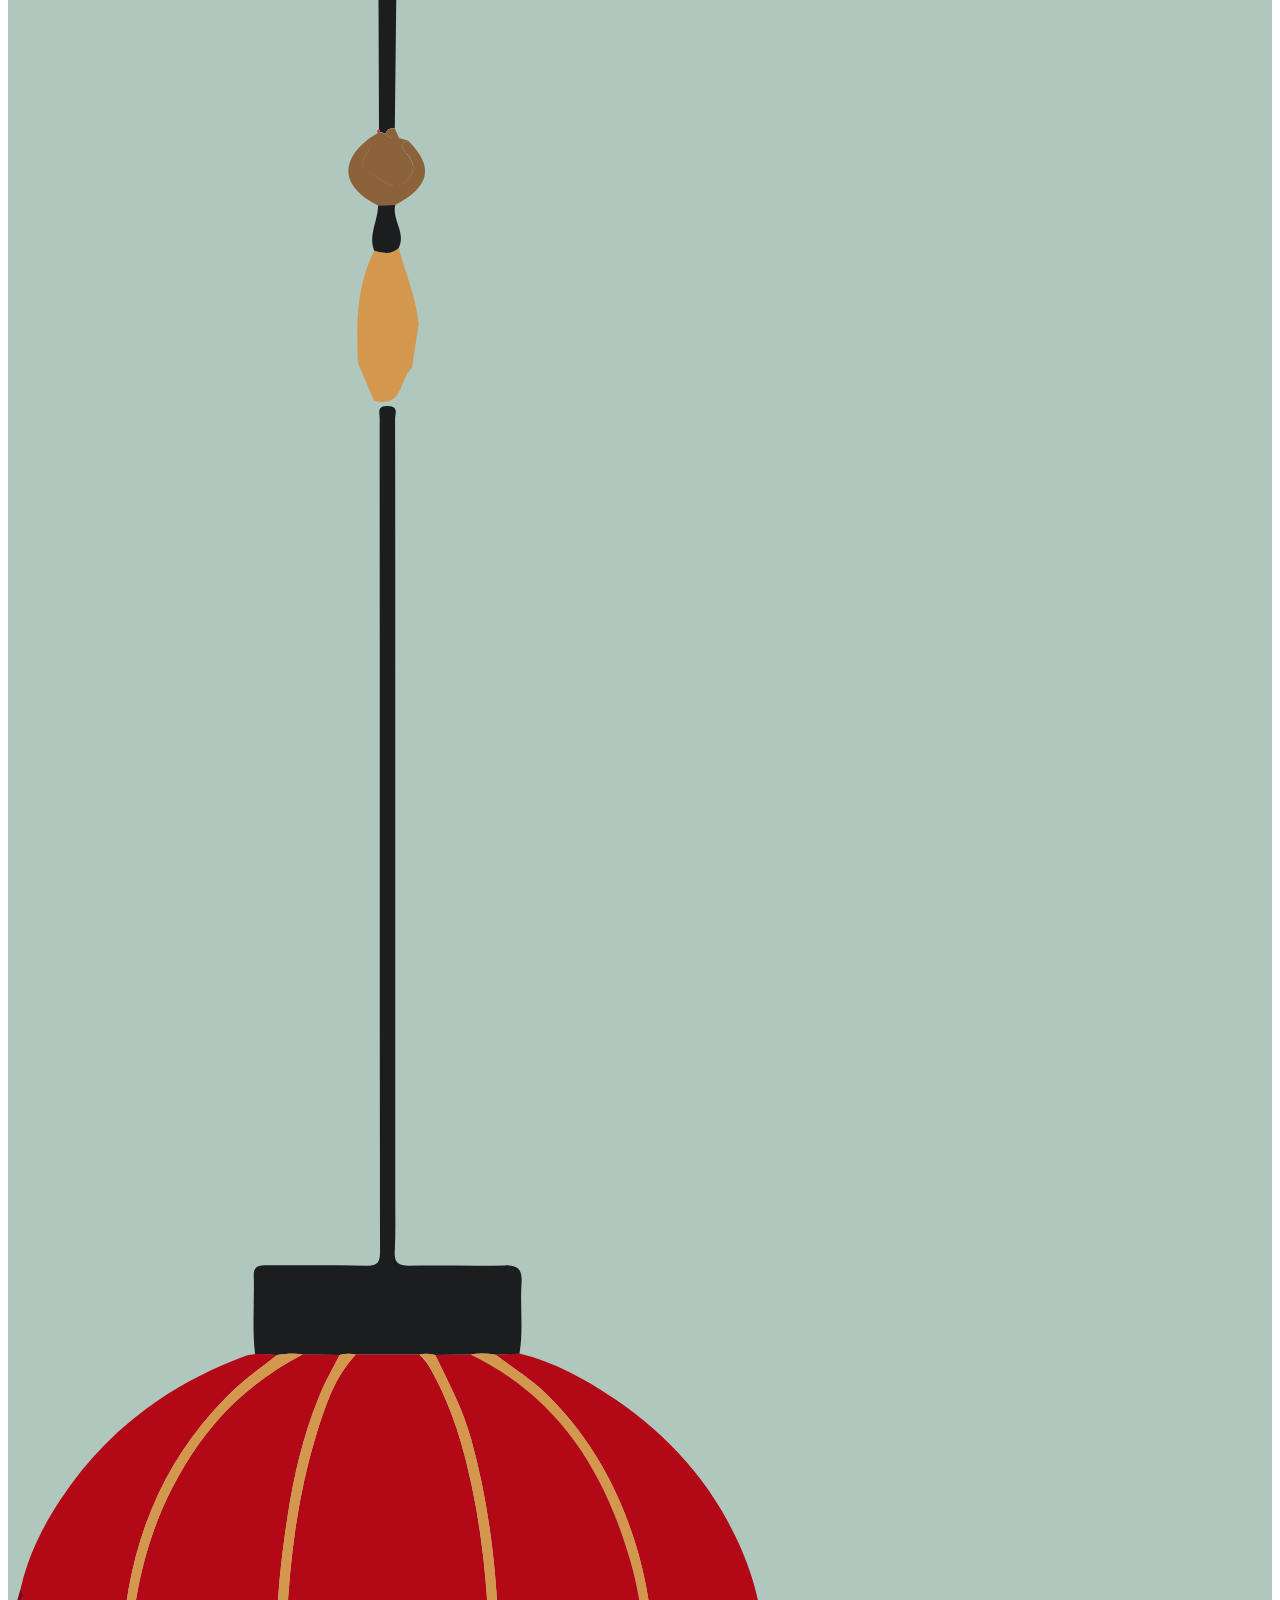
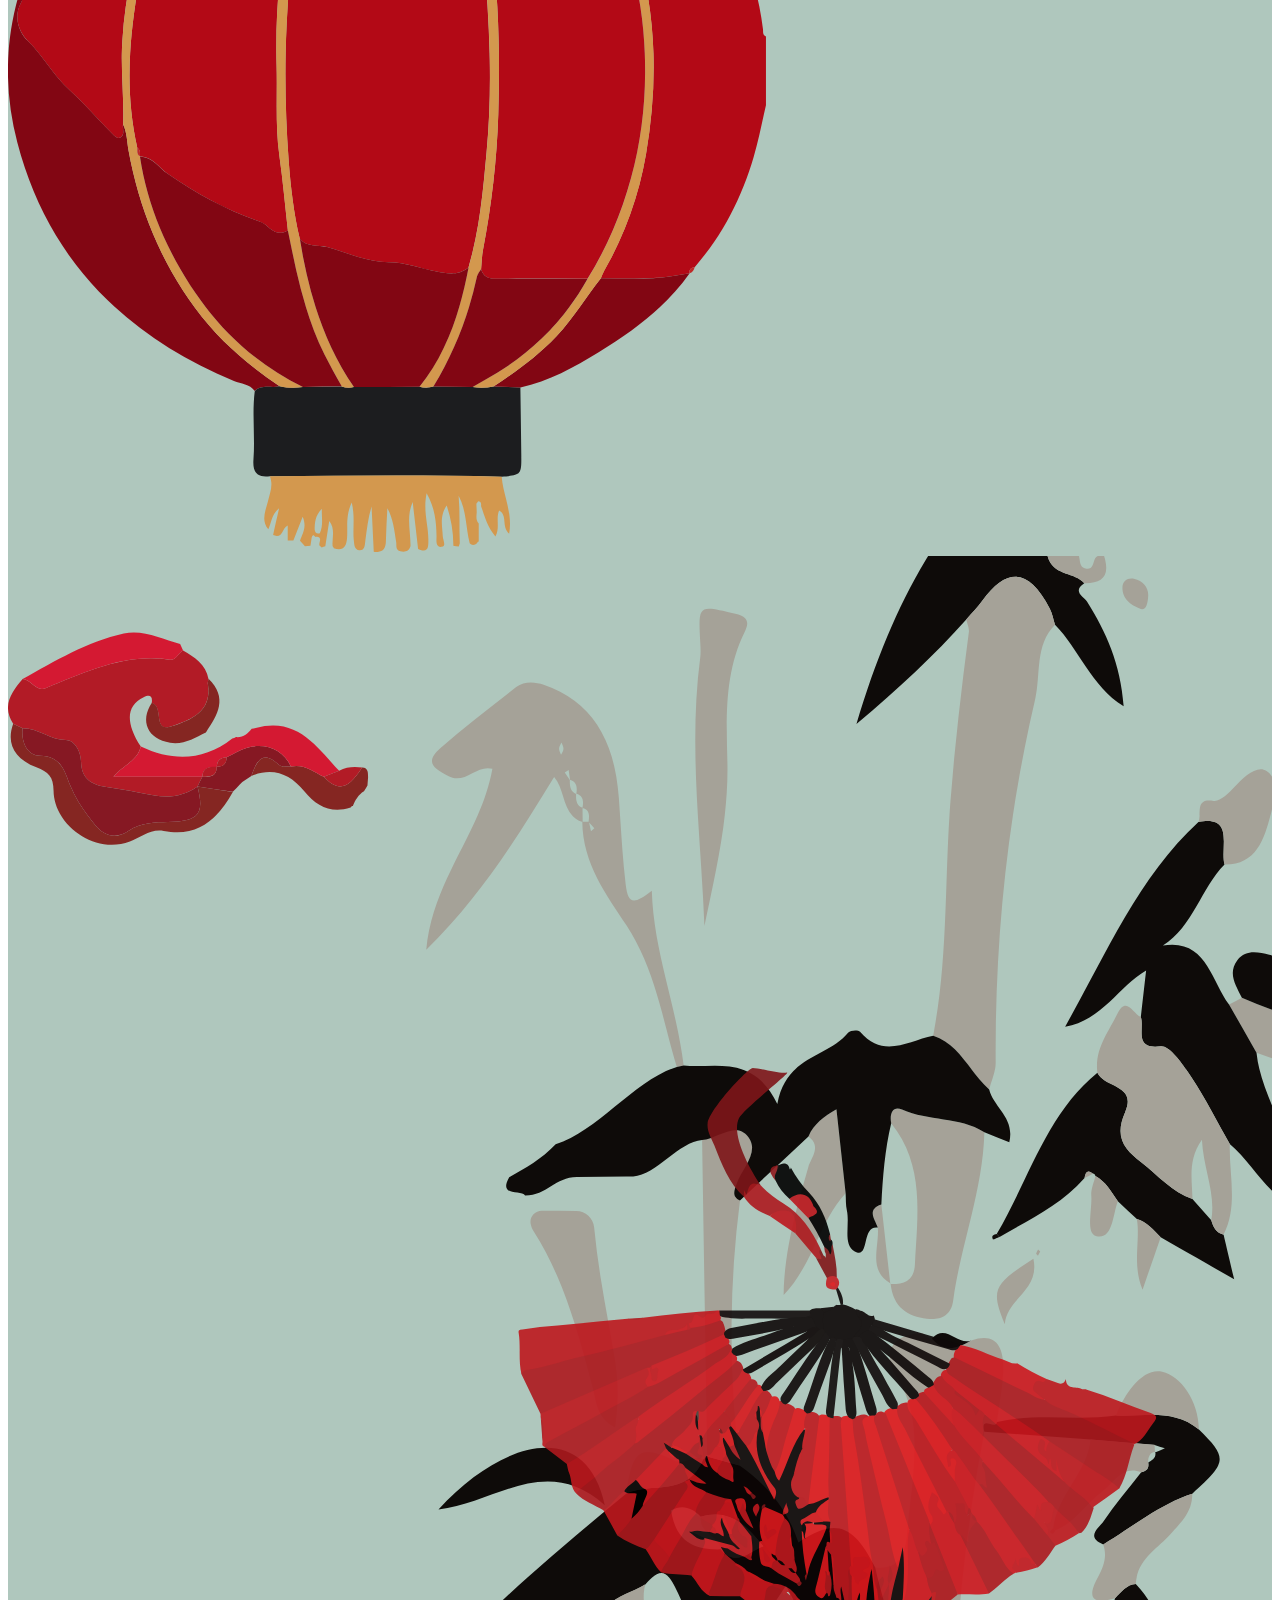
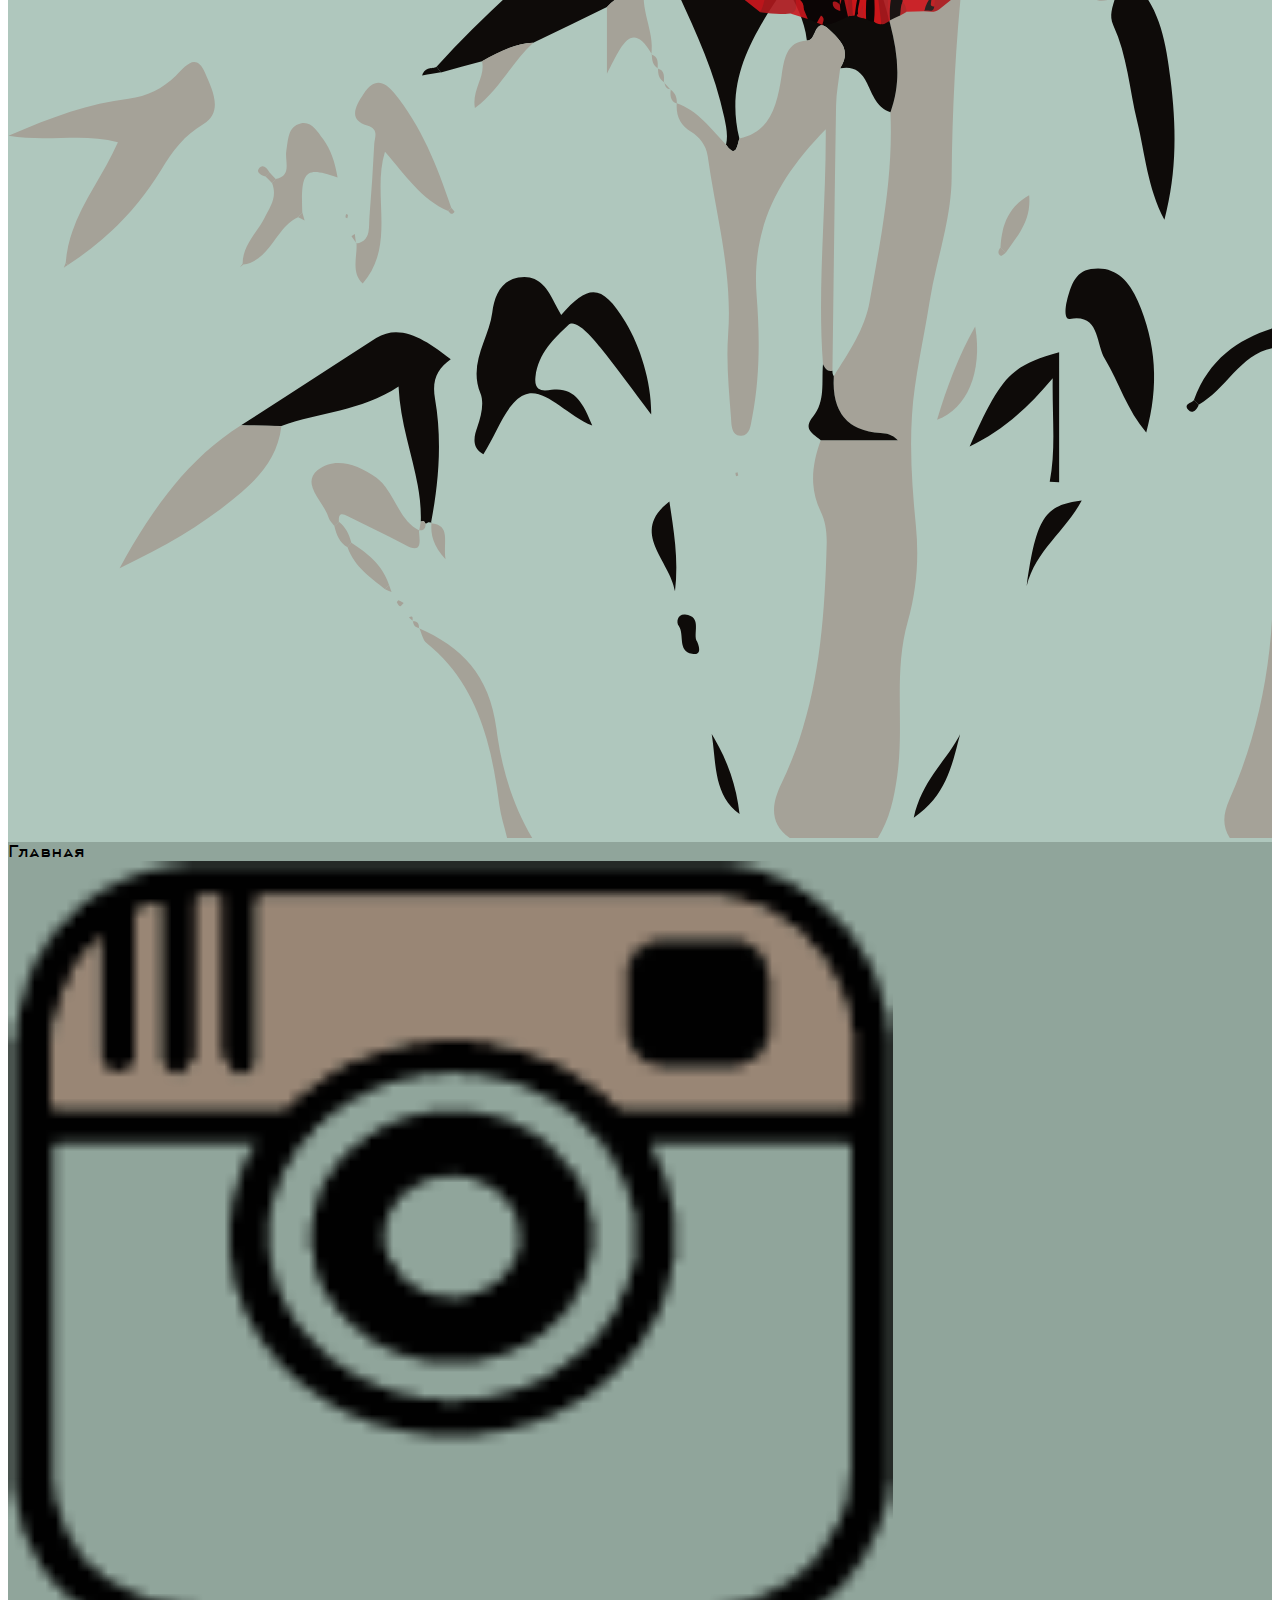
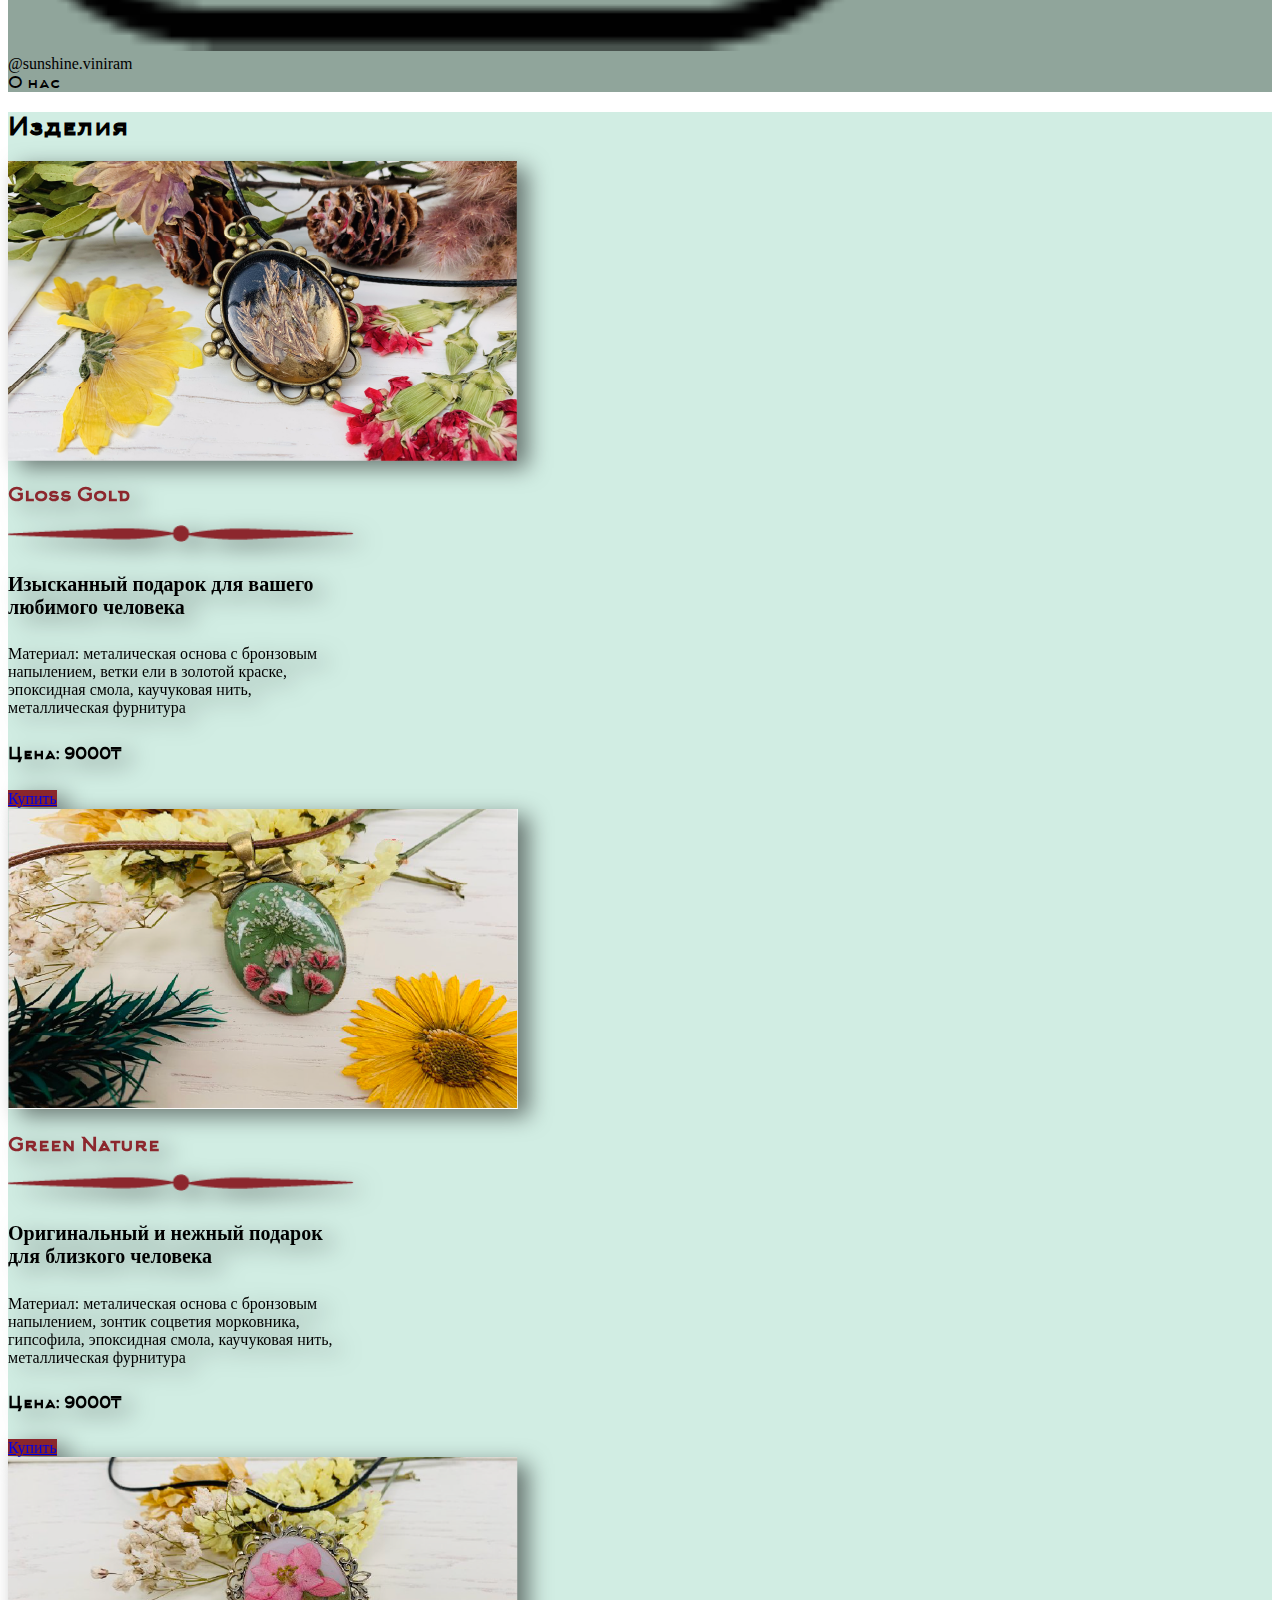
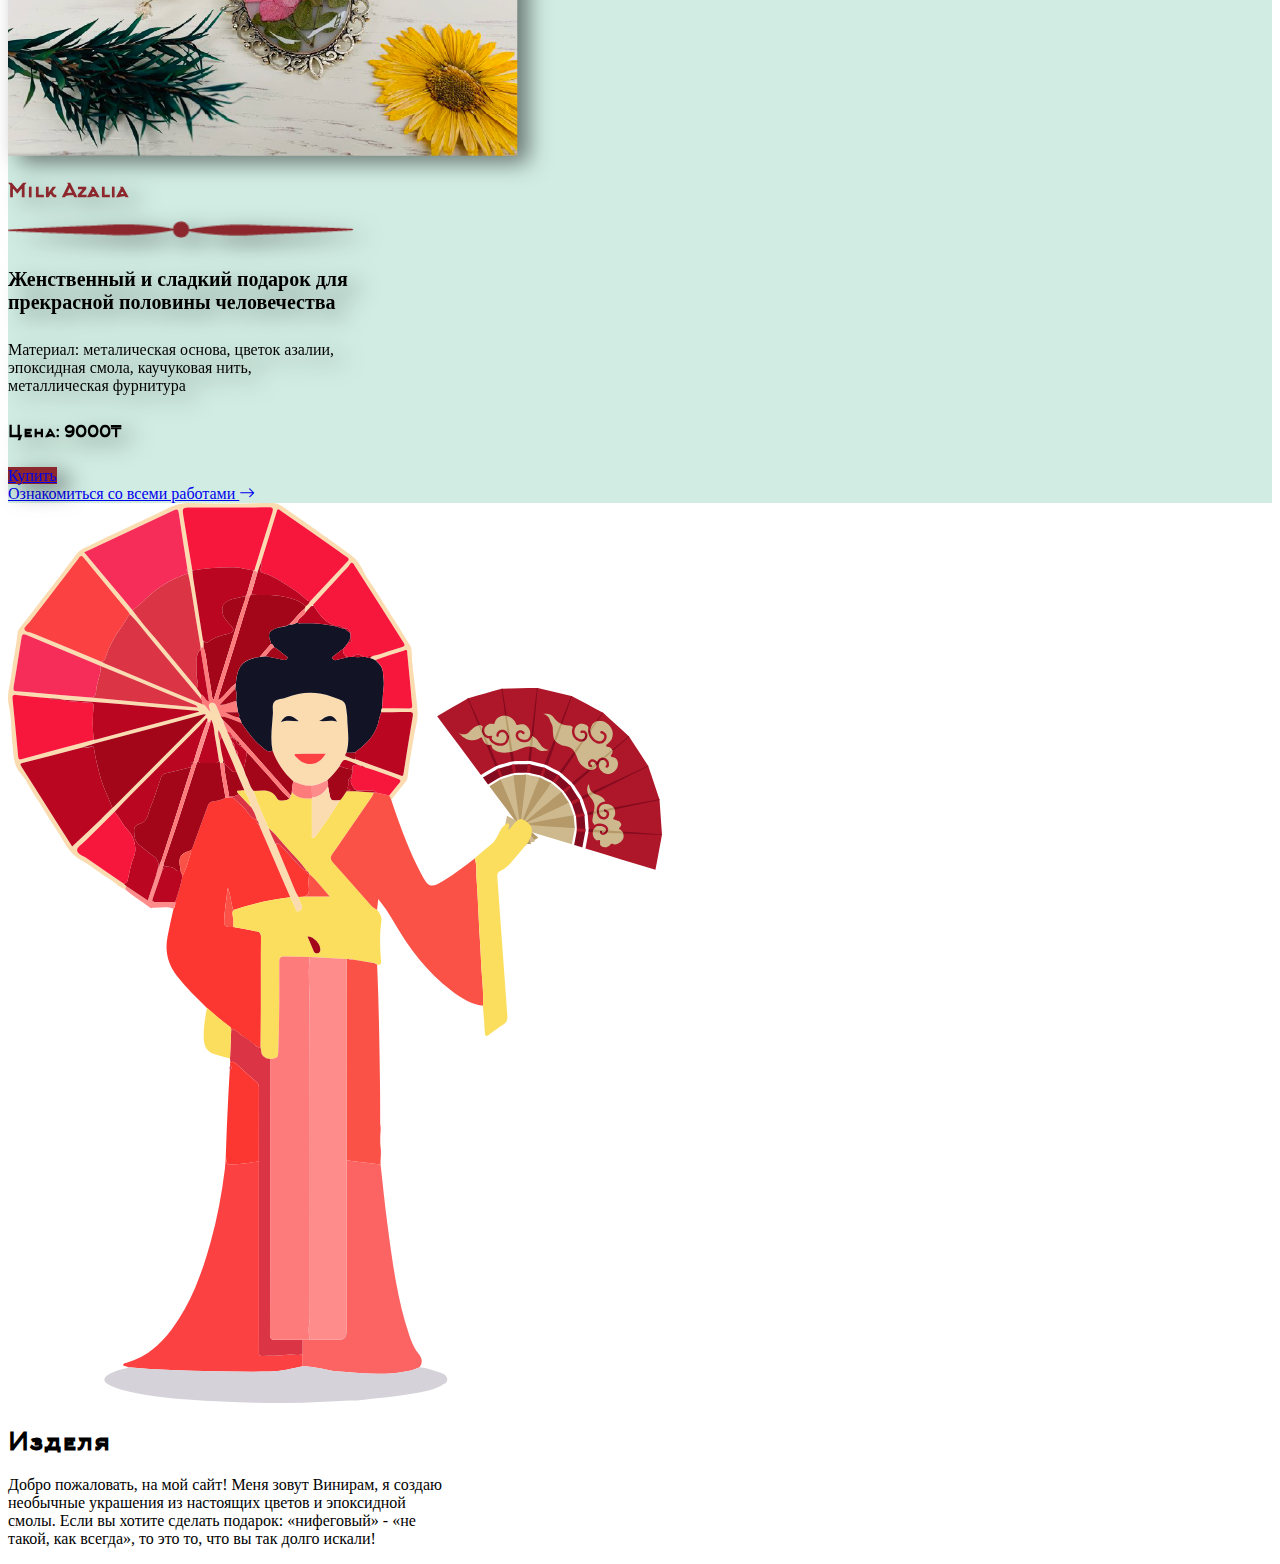
==== commit 850d1a9b: "Создание новых элементов в дизайне их добавление и частичная даптация под мобильные устройства." ====
--- a/index.html
+++ b/index.html
@@ -14,10 +14,18 @@
 </head>
 
 <body>
-    <div class="container-fluid bg-green">
+    <div class="container-fluid bg-green" style="overflow: hidden;">
         <div class="row">
-            <div class="col-6 col-sm-4 order-2 order-sm-1 d-flex">
-                <img src="images/bamboo1.png" width="100%">
+            <div class="col-6 col-sm-4 order-2 order-sm-1">
+                <div class="row row-cols-sm-2">
+                    <div class="col-6">
+                        <img class="ms-5 mt-2" src="images/elements/cloud1.svg" width="50%"/>
+                    </div>
+                    <div class="col-6">
+                        <img class="mt-3" src="images/elements/cloud2.svg" width="100%" />
+                    </div>
+                </div>
+                <img src="images/elements/bamboo1.svg" width="110%">
             </div>
             <div class="col-12 col-sm-4 order-1 order-sm-2 text-center">
                 <p class="logo">SunShine</p>
@@ -25,18 +33,18 @@
                 <p class="pre-title">Украшения из эпоксидной смолы</p>
                 <div class="row pb-5 pb-lg-0">
                     <div class="col-4">
-                        <img src="images/lamp1.png" width="40%">
+                        <img src="images/elements/lamp1.svg" width="60%">
                     </div>
                     <div class="col-4">
-                        <img src="images/lamp2.png" width="40%">
+                        <img src="images/elements/lamp2.svg" width="60%">
                     </div>
                     <div class="col-4">
-                        <img src="images/lamp1.png" width="60%">
+                        <img src="images/elements/lamp3.svg" width="60%">
                     </div>
                 </div>
             </div>
-            <div class="col-6 col-sm-4 order-3 d-flex">
-                <img src="images/bamboo2.png" width="100%" height="">
+            <div class="col-6 col-sm-4 order-3">
+                <img src="images/elements/bambooAndCloud.svg" width="125%">
             </div>
         </div>
     </div>
@@ -145,21 +153,25 @@
         </div>
     </div>
     <div class="container-fluid">
-        <div class="row align-items-center">
-            <div class="col-12 col-lg-5 order-2 order-lg-1" style="padding: 0;">
-                <img style="height: 100vh;" src="images/photos/Venera.png" alt="" />
+        <div class="row align-items-center my-5">
+            <div class="col-12 col-lg-6 order-2 order-lg-1 d-flex justify-content-end" style="padding: 0;">
+                <img style="height: 100vh;" src="images/elements/chineseGirl.svg" alt="chinese girl" />
             </div>
-            <div class="col-12 col-lg-5 order-1 order-lg-2">
-                <h2 class="text-center">Изделя</h2>
-                <p>
-                    Добро пожаловать, на мой сайт!
-                    Меня зовут Винирам, я создаю
-                    необычные украшения из настоящих
-                    цветов и эпоксидной смолы.
-                    Если вы хотите сделать
-                    подарок: «нифеговый» -
-                    «не такой, как всегда», то это то,
-                    что вы так долго искали!</p>
+            <div class="col-12 col-lg-6 order-1 order-lg-2 d-flex justify-content-center justify-content-lg-start">
+                <!-- Необходимо добавить привязку к @media -->
+                <div style="width:35vw">
+                    <h2 class="text-center">Изделя</h2>
+                    <p>
+                        Добро пожаловать, на мой сайт!
+                        Меня зовут Винирам, я создаю
+                        необычные украшения из настоящих
+                        цветов и эпоксидной смолы.
+                        Если вы хотите сделать
+                        подарок: «нифеговый» -
+                        «не такой, как всегда», то это то,
+                        что вы так долго искали!
+                    </p>
+                </div>
             </div>
         </div>
     </div>
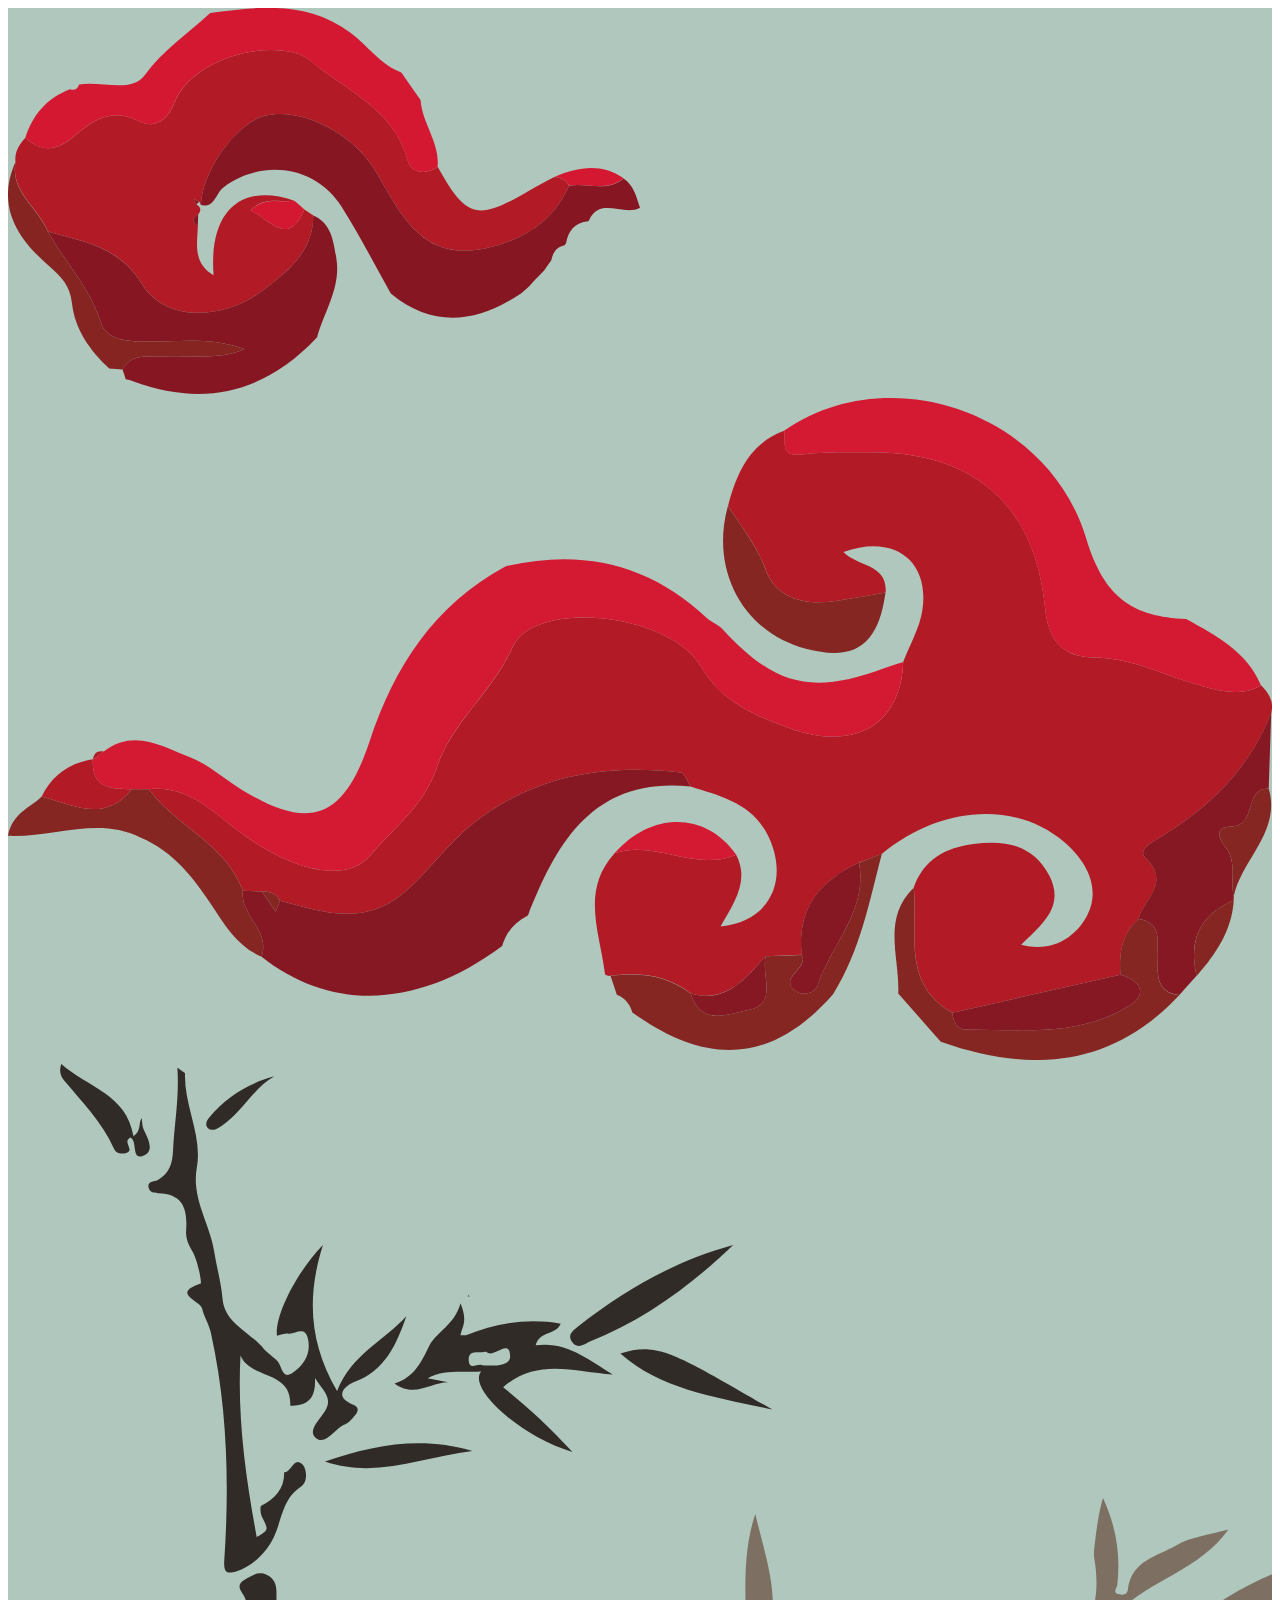
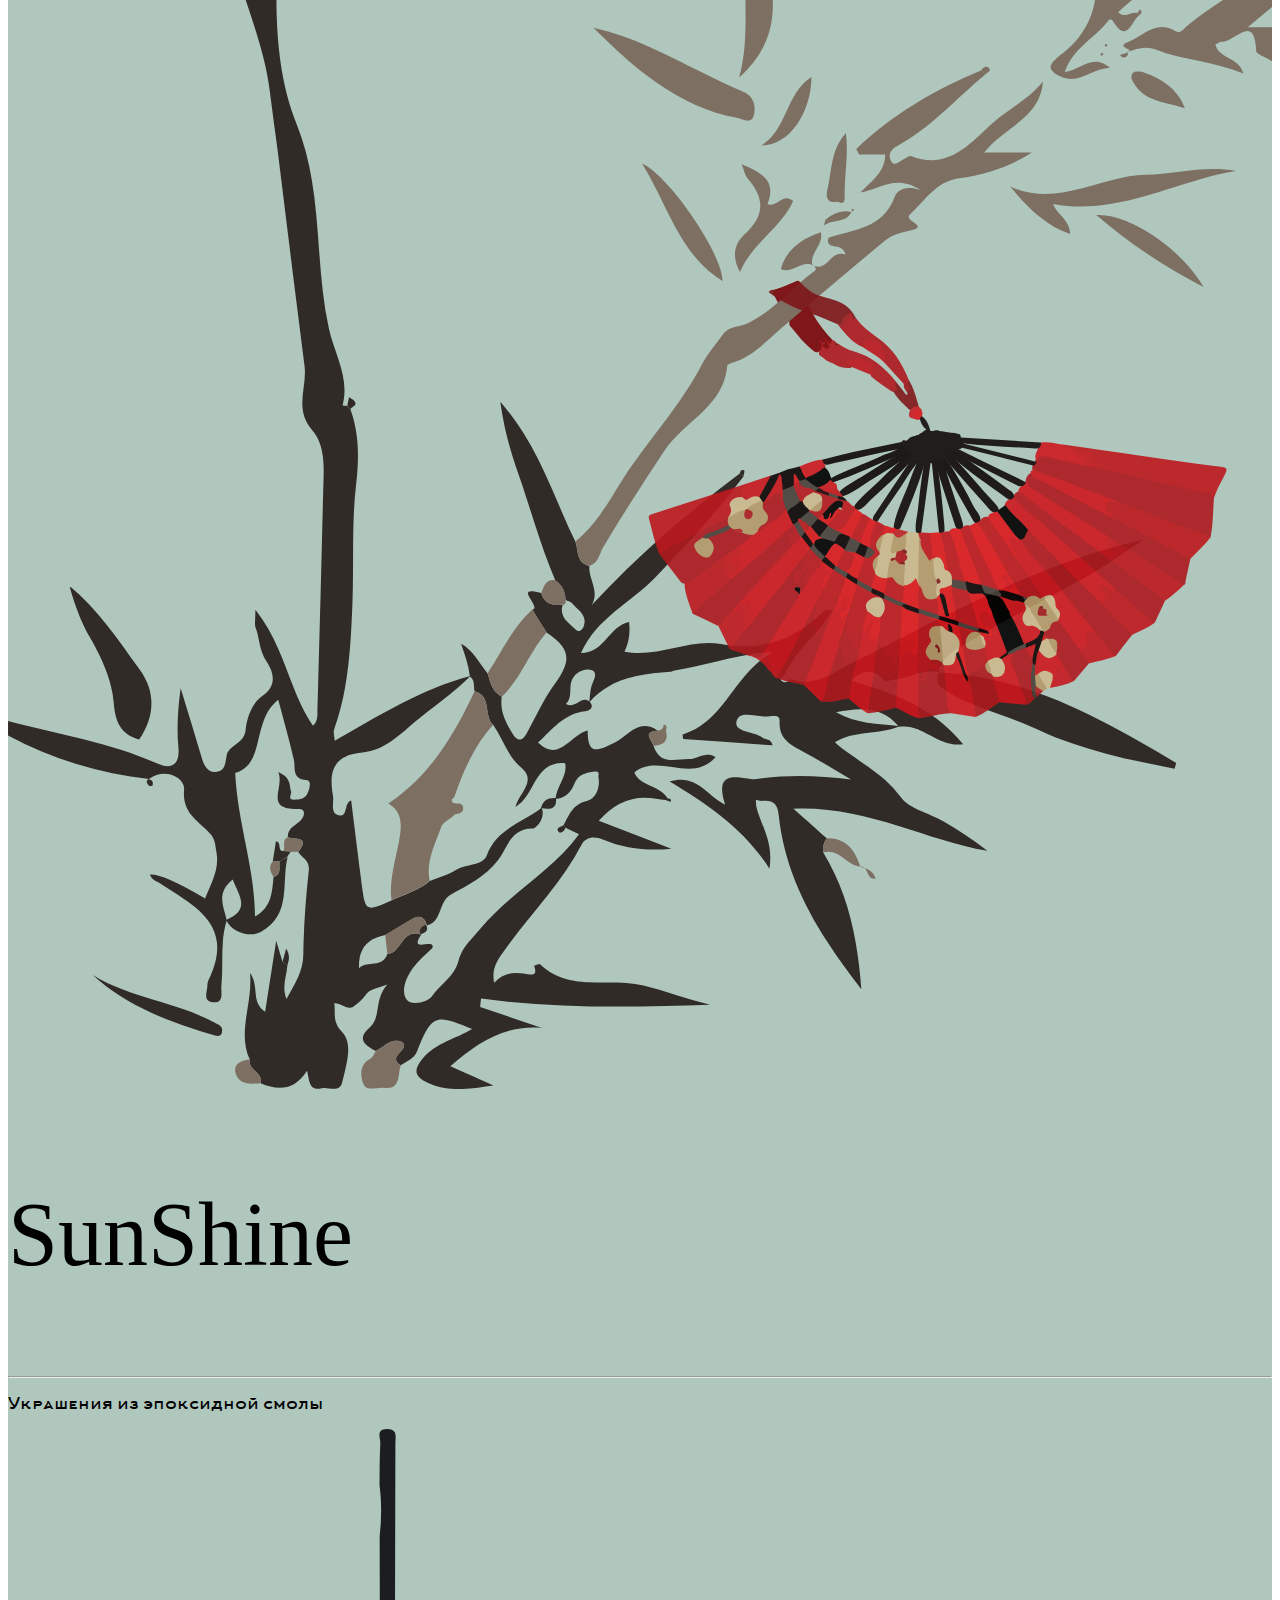
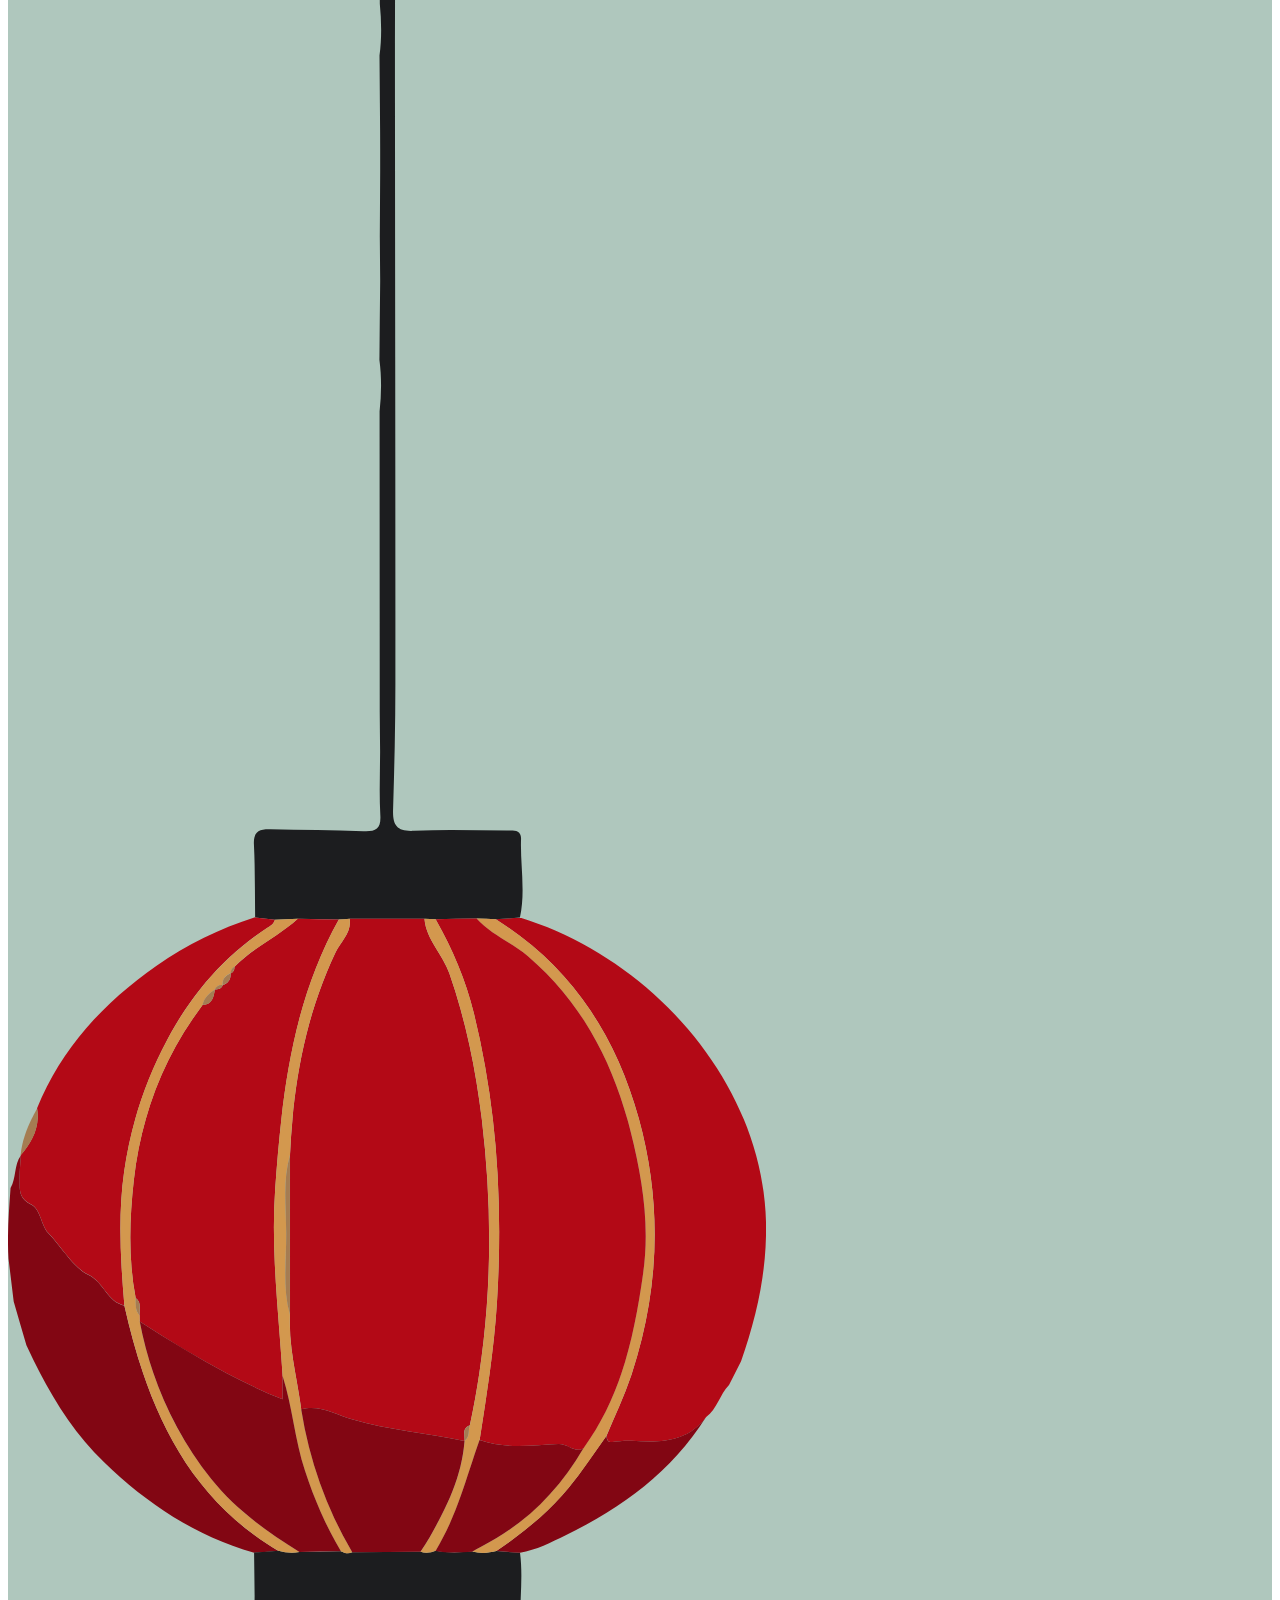
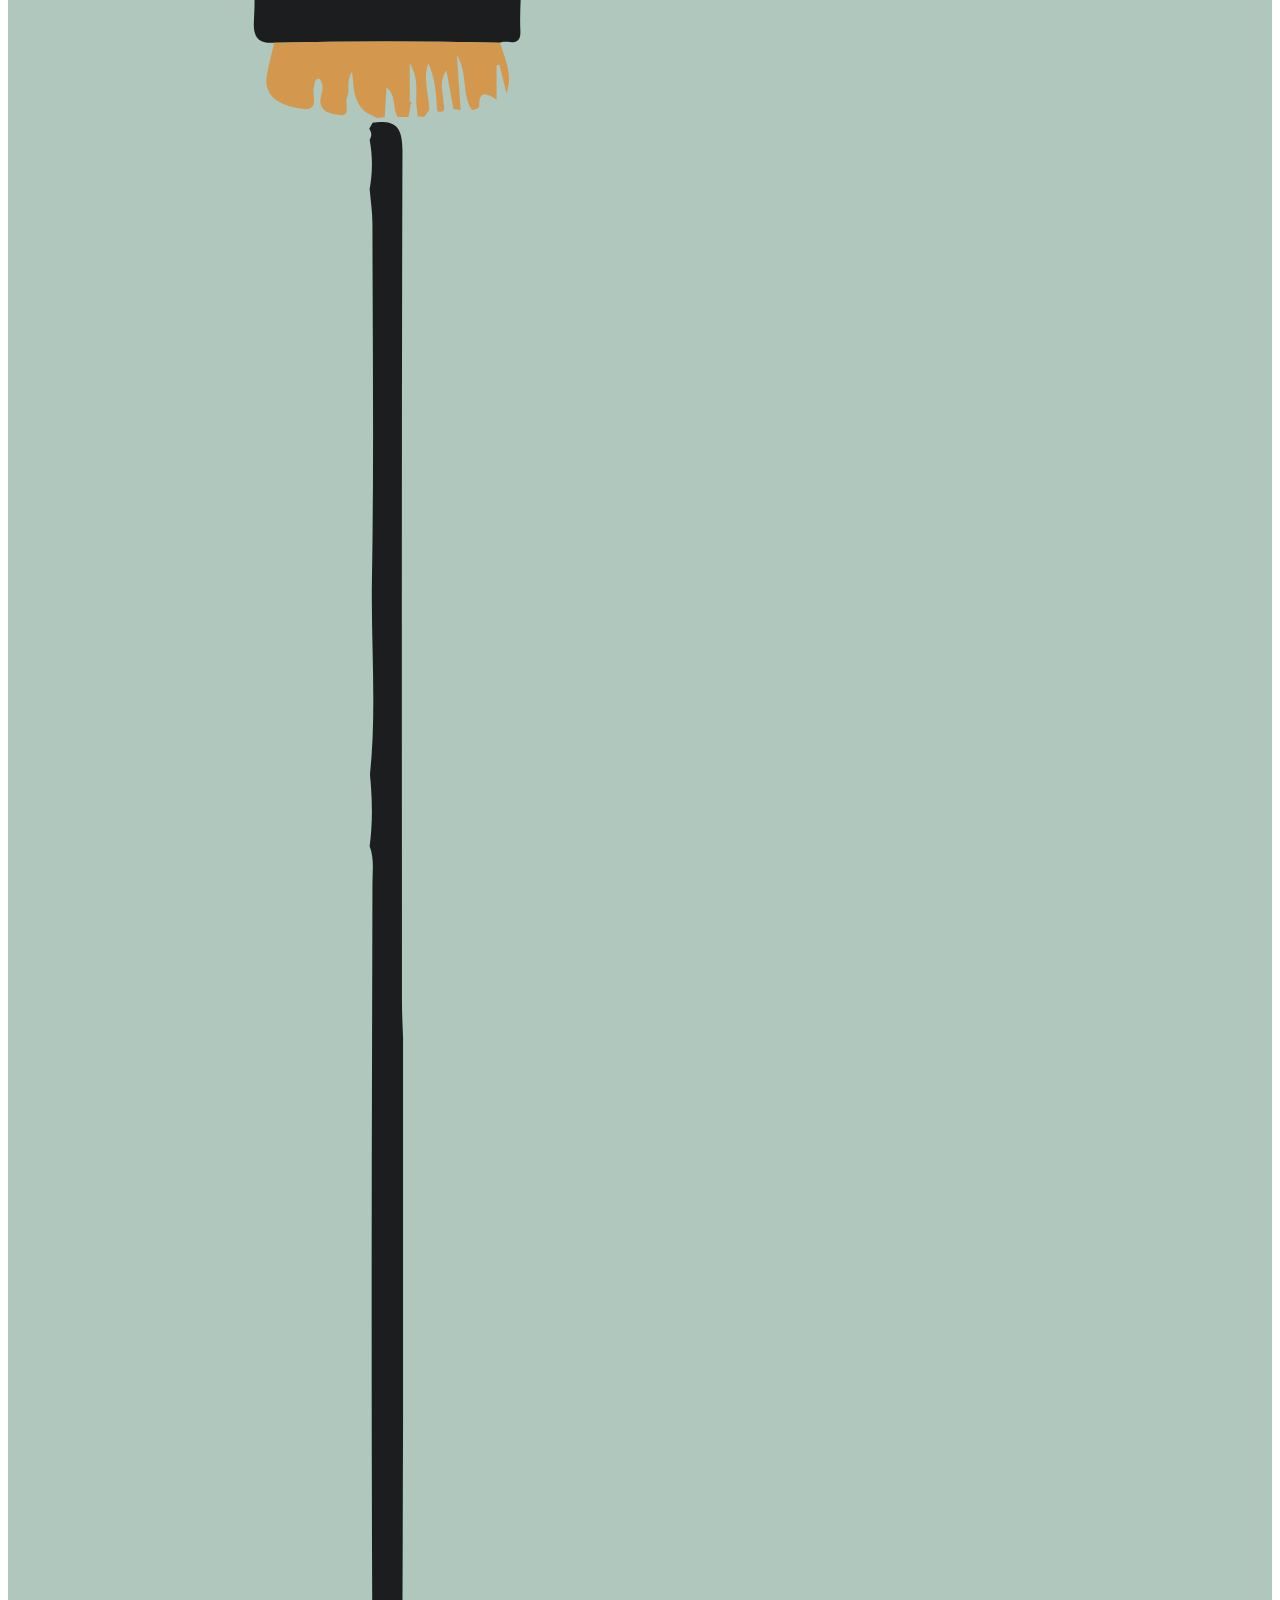
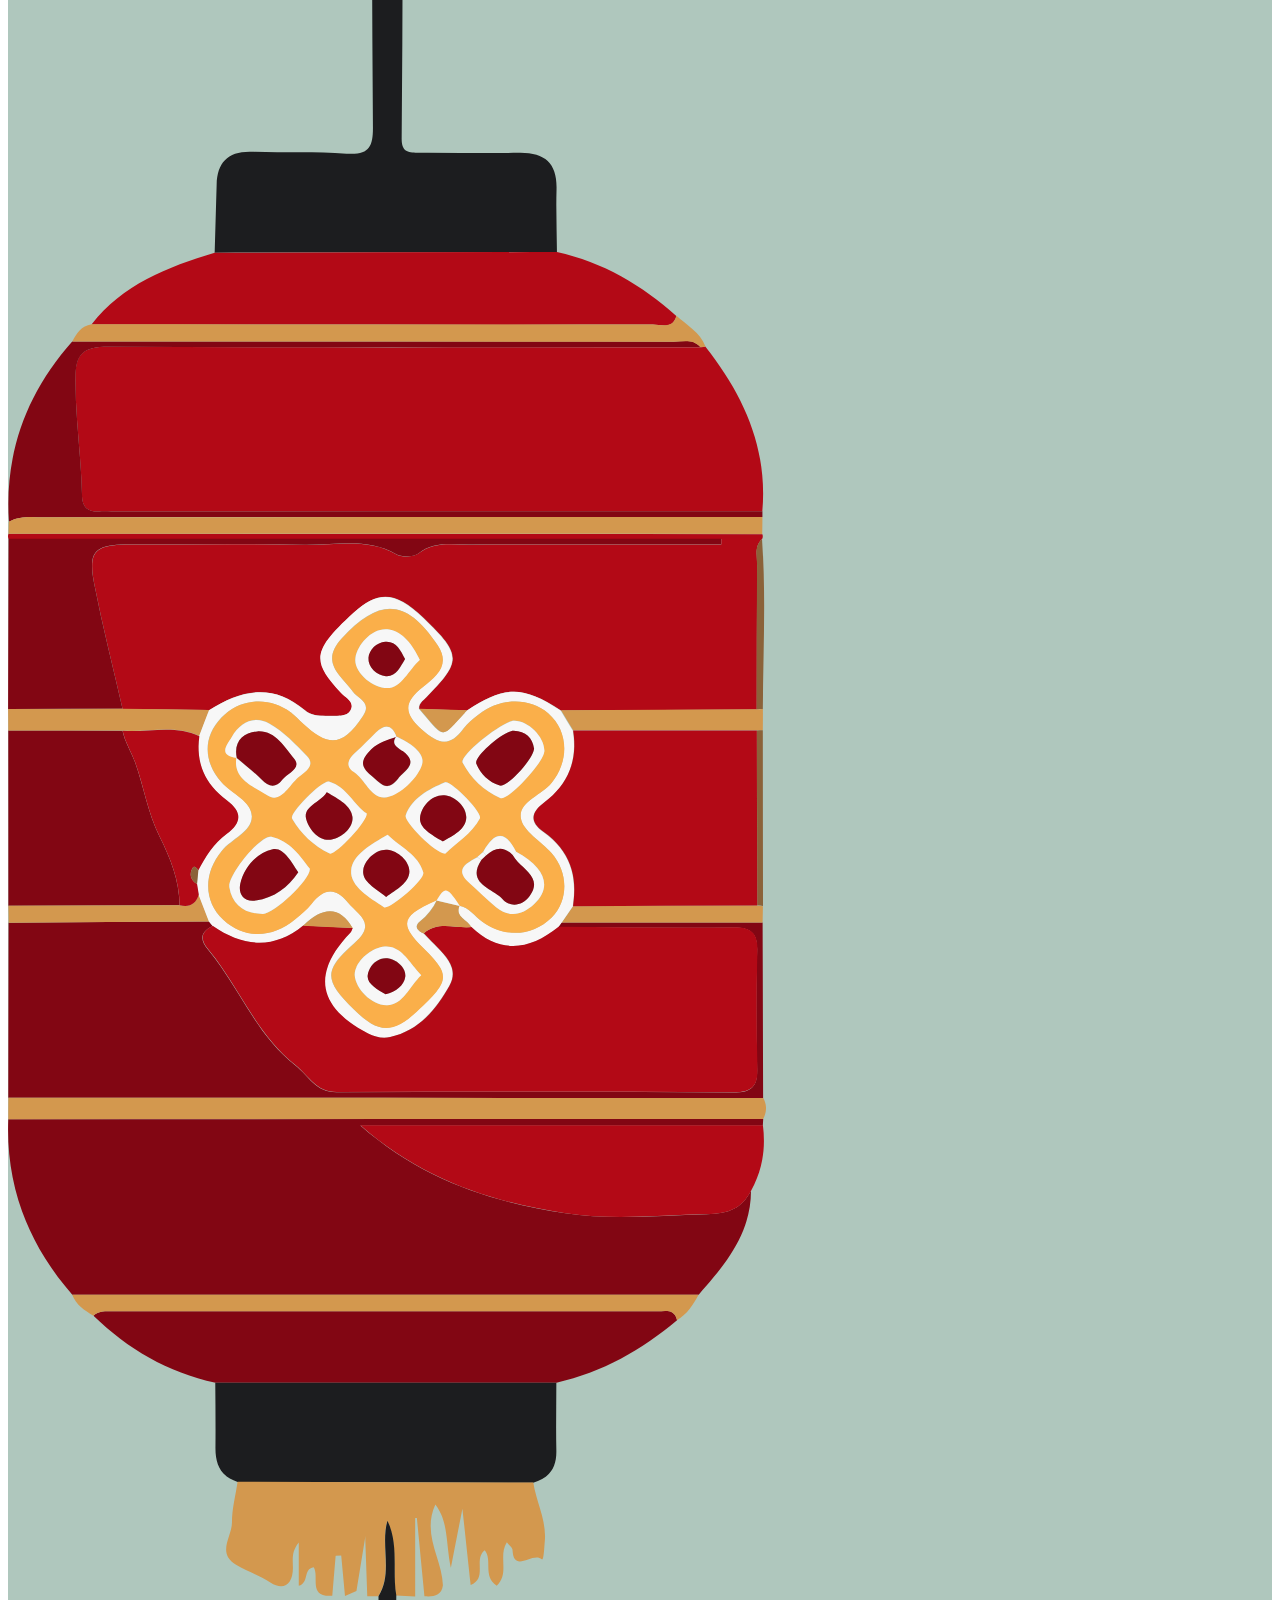
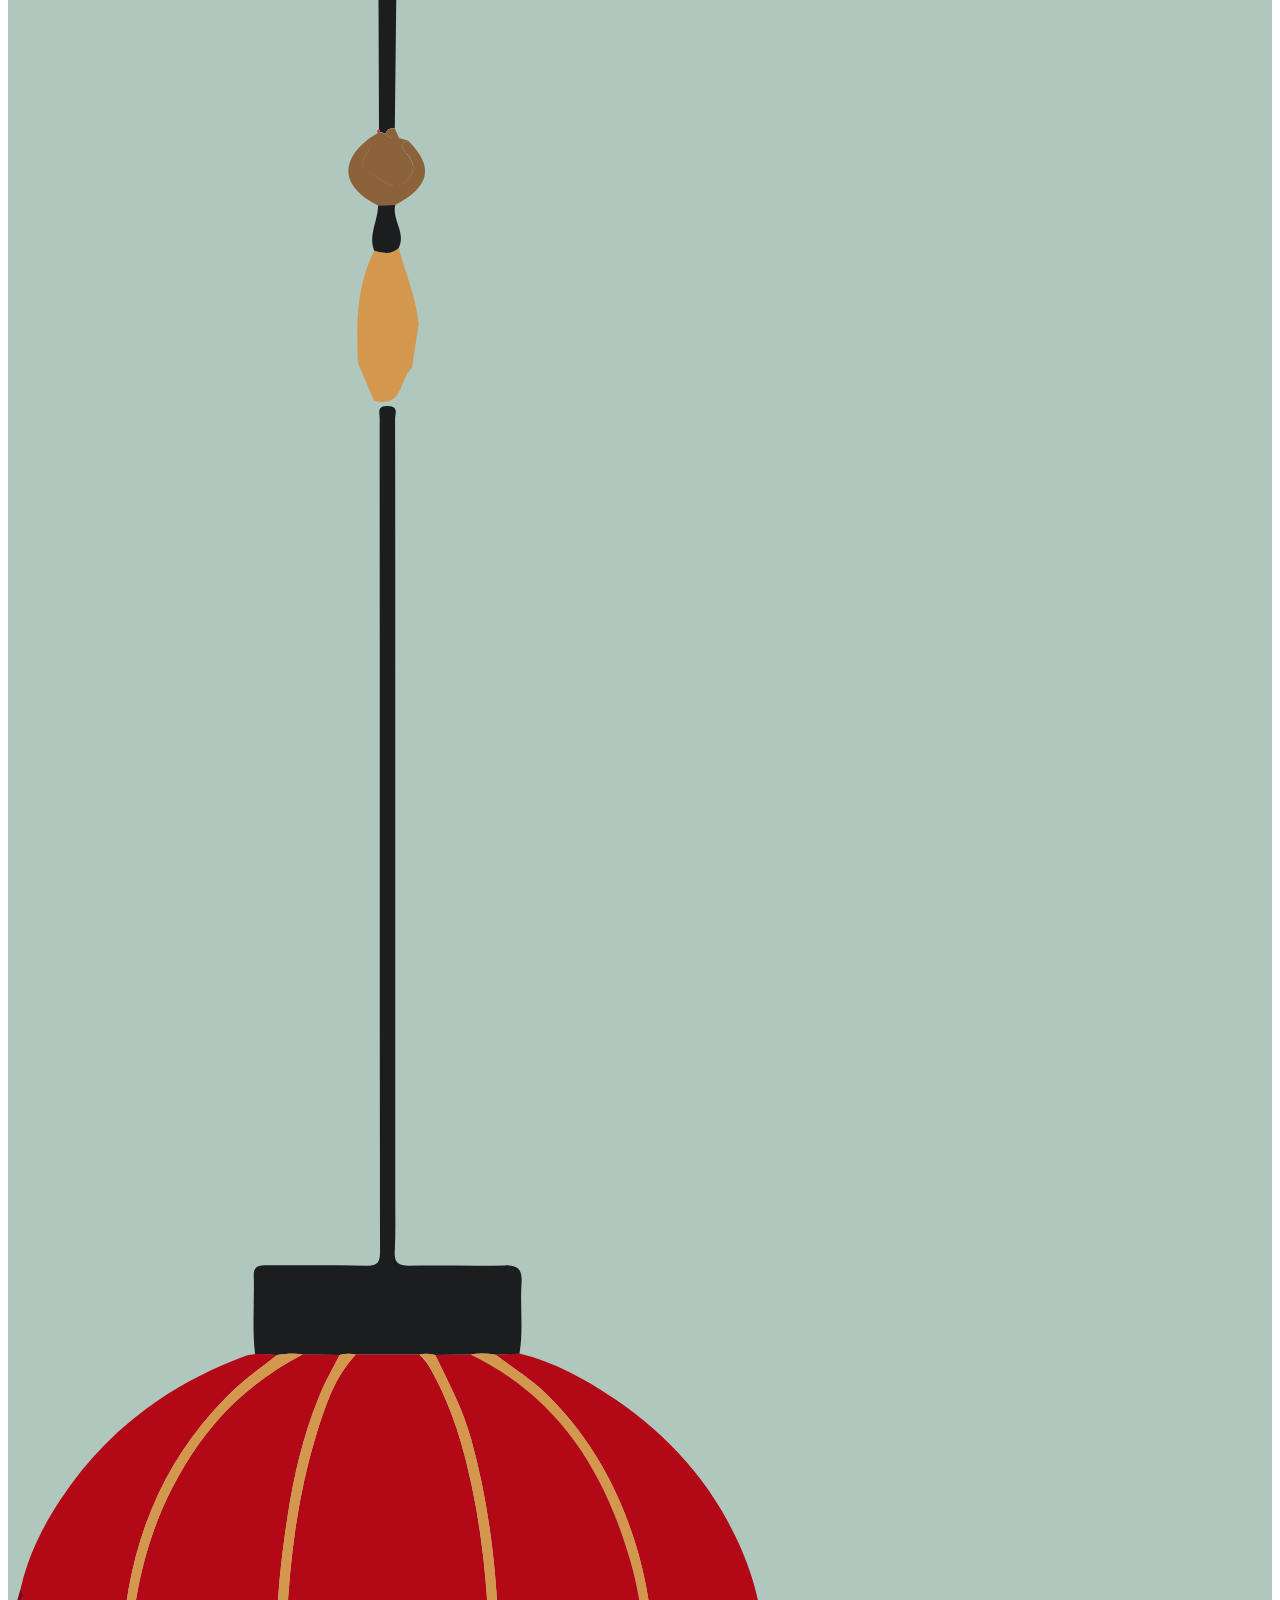
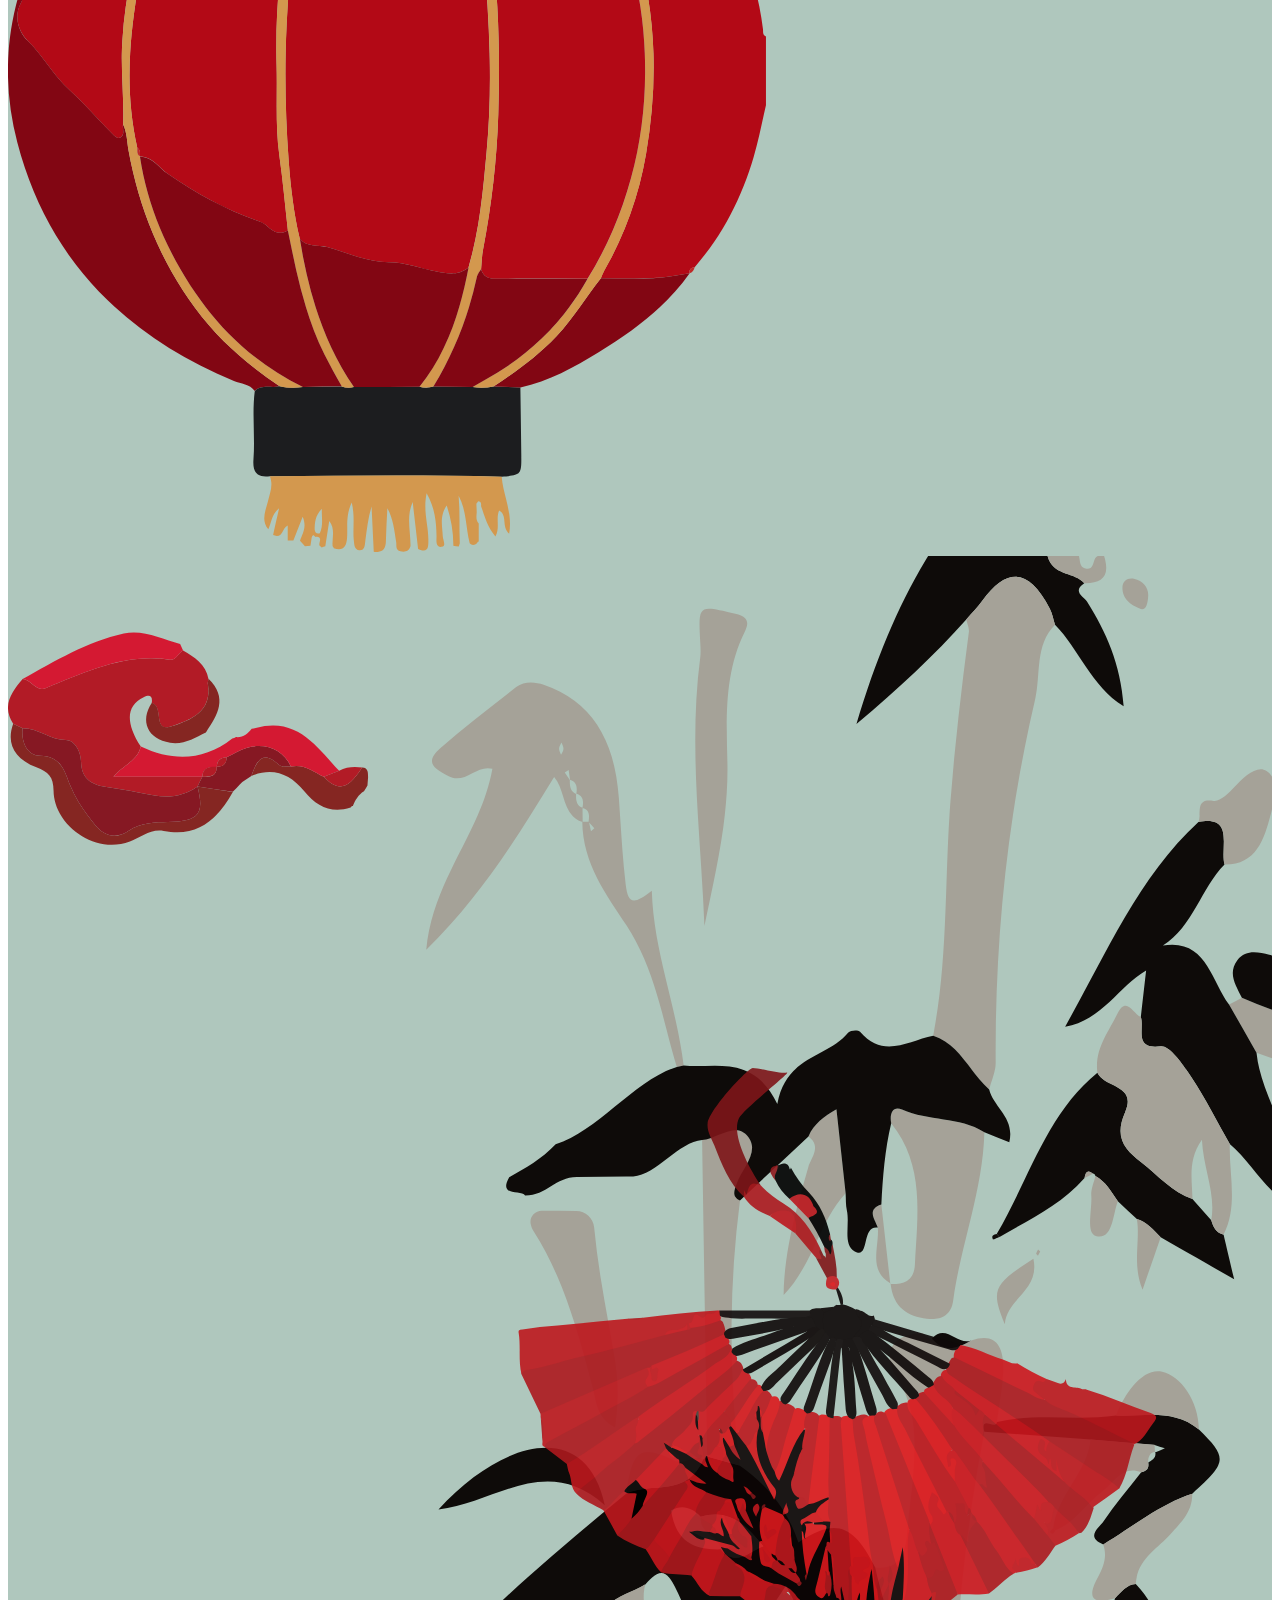
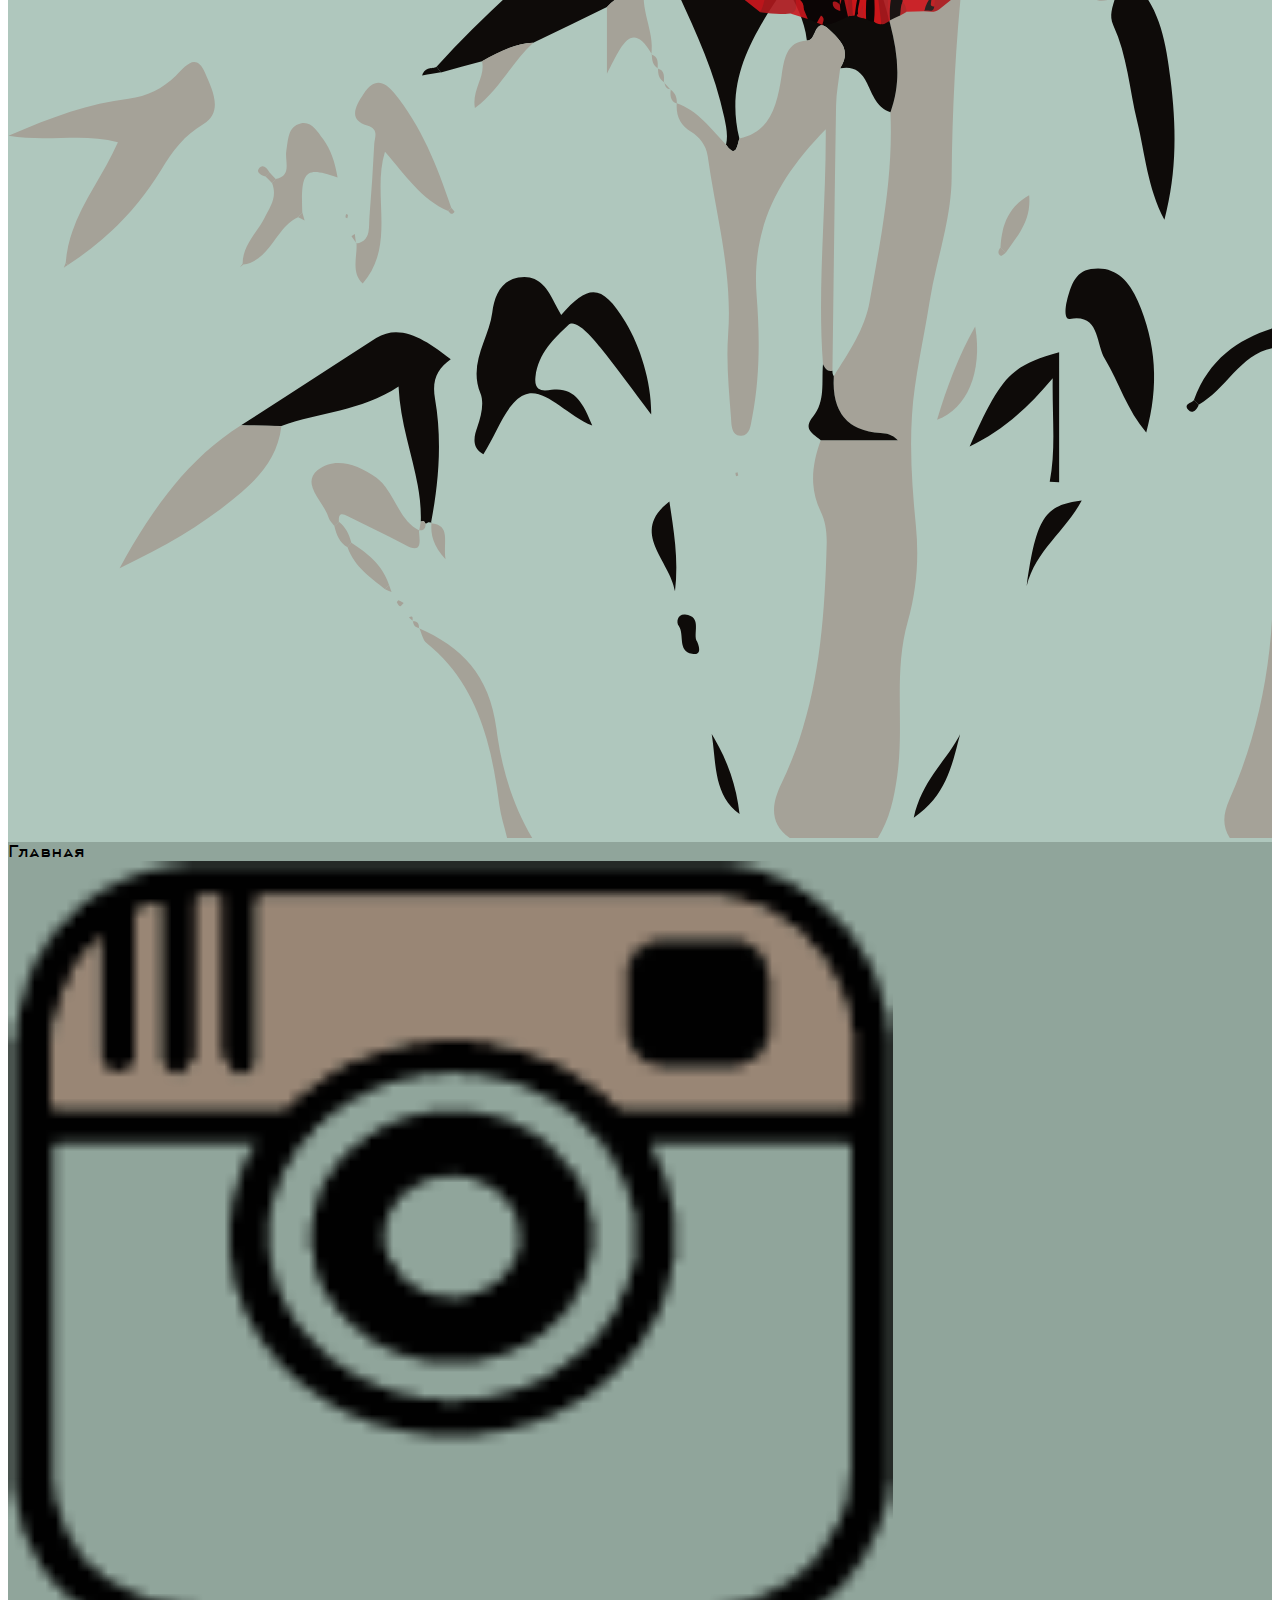
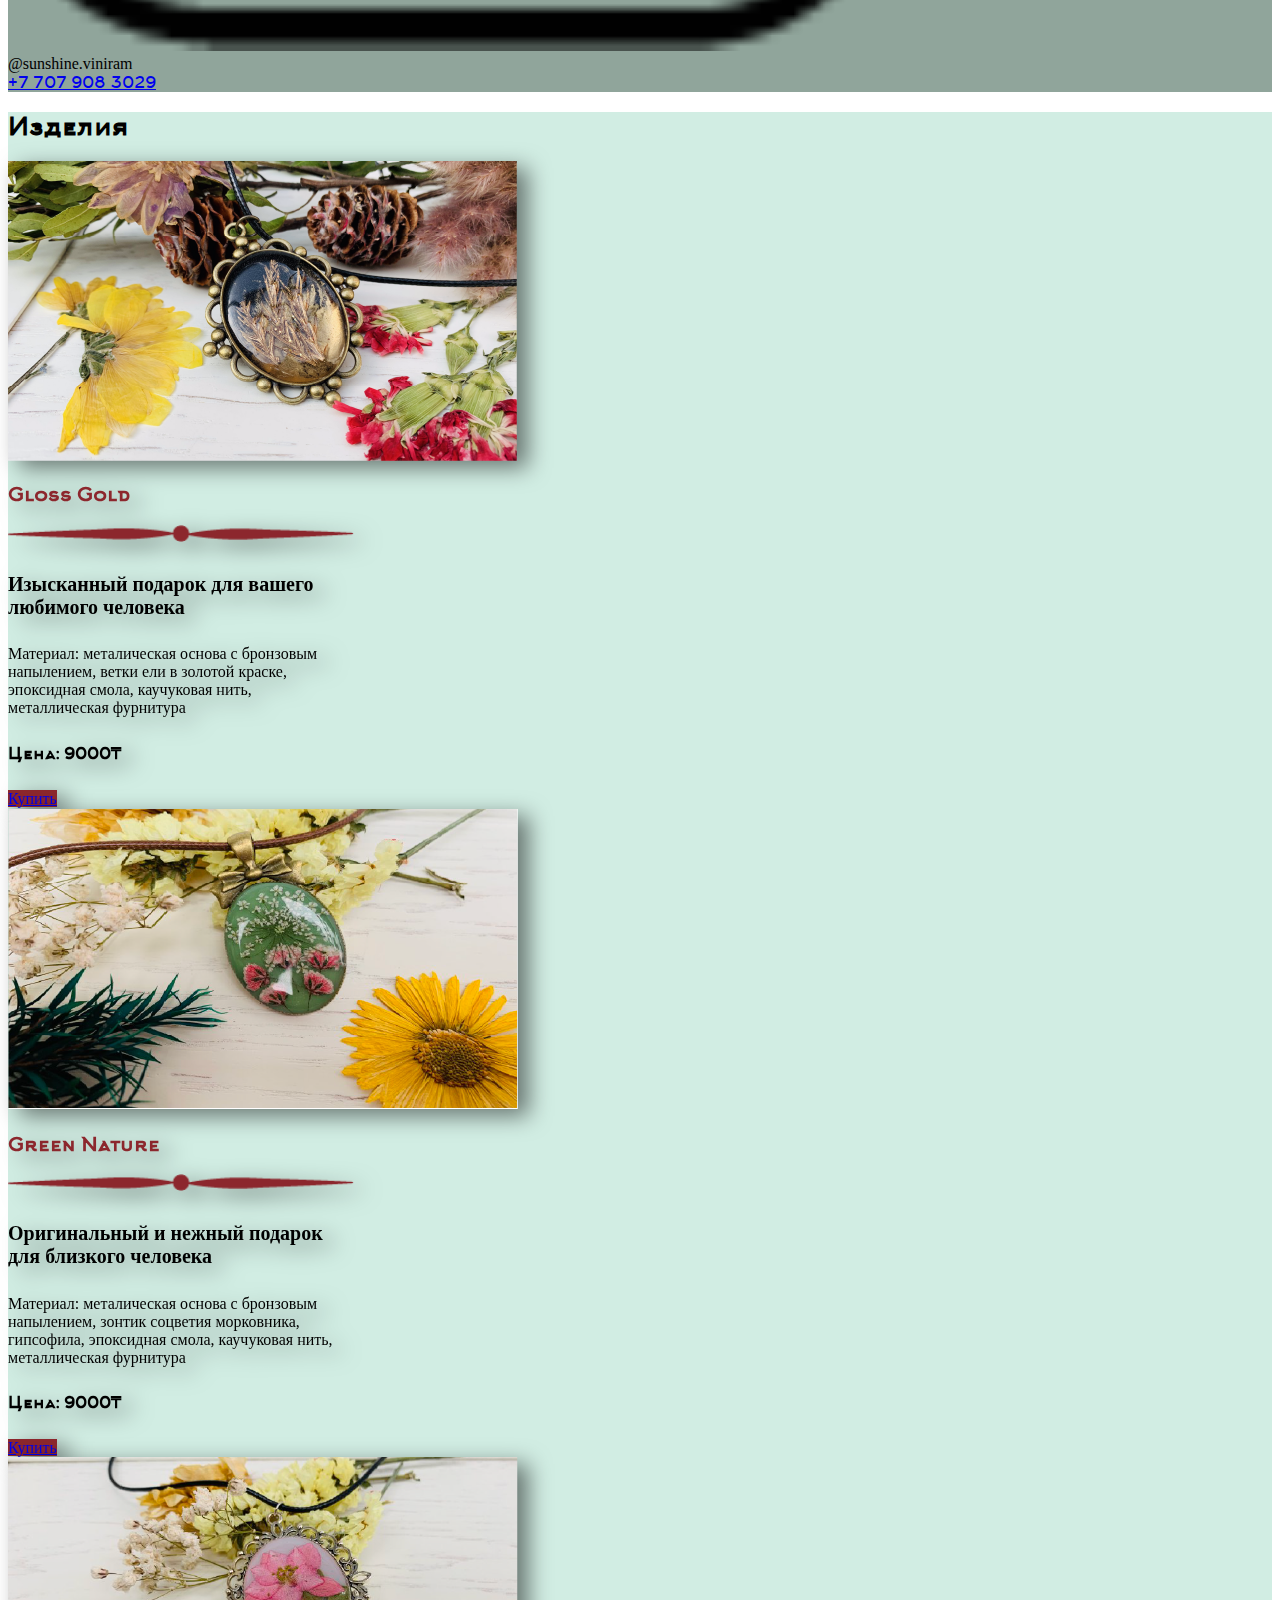
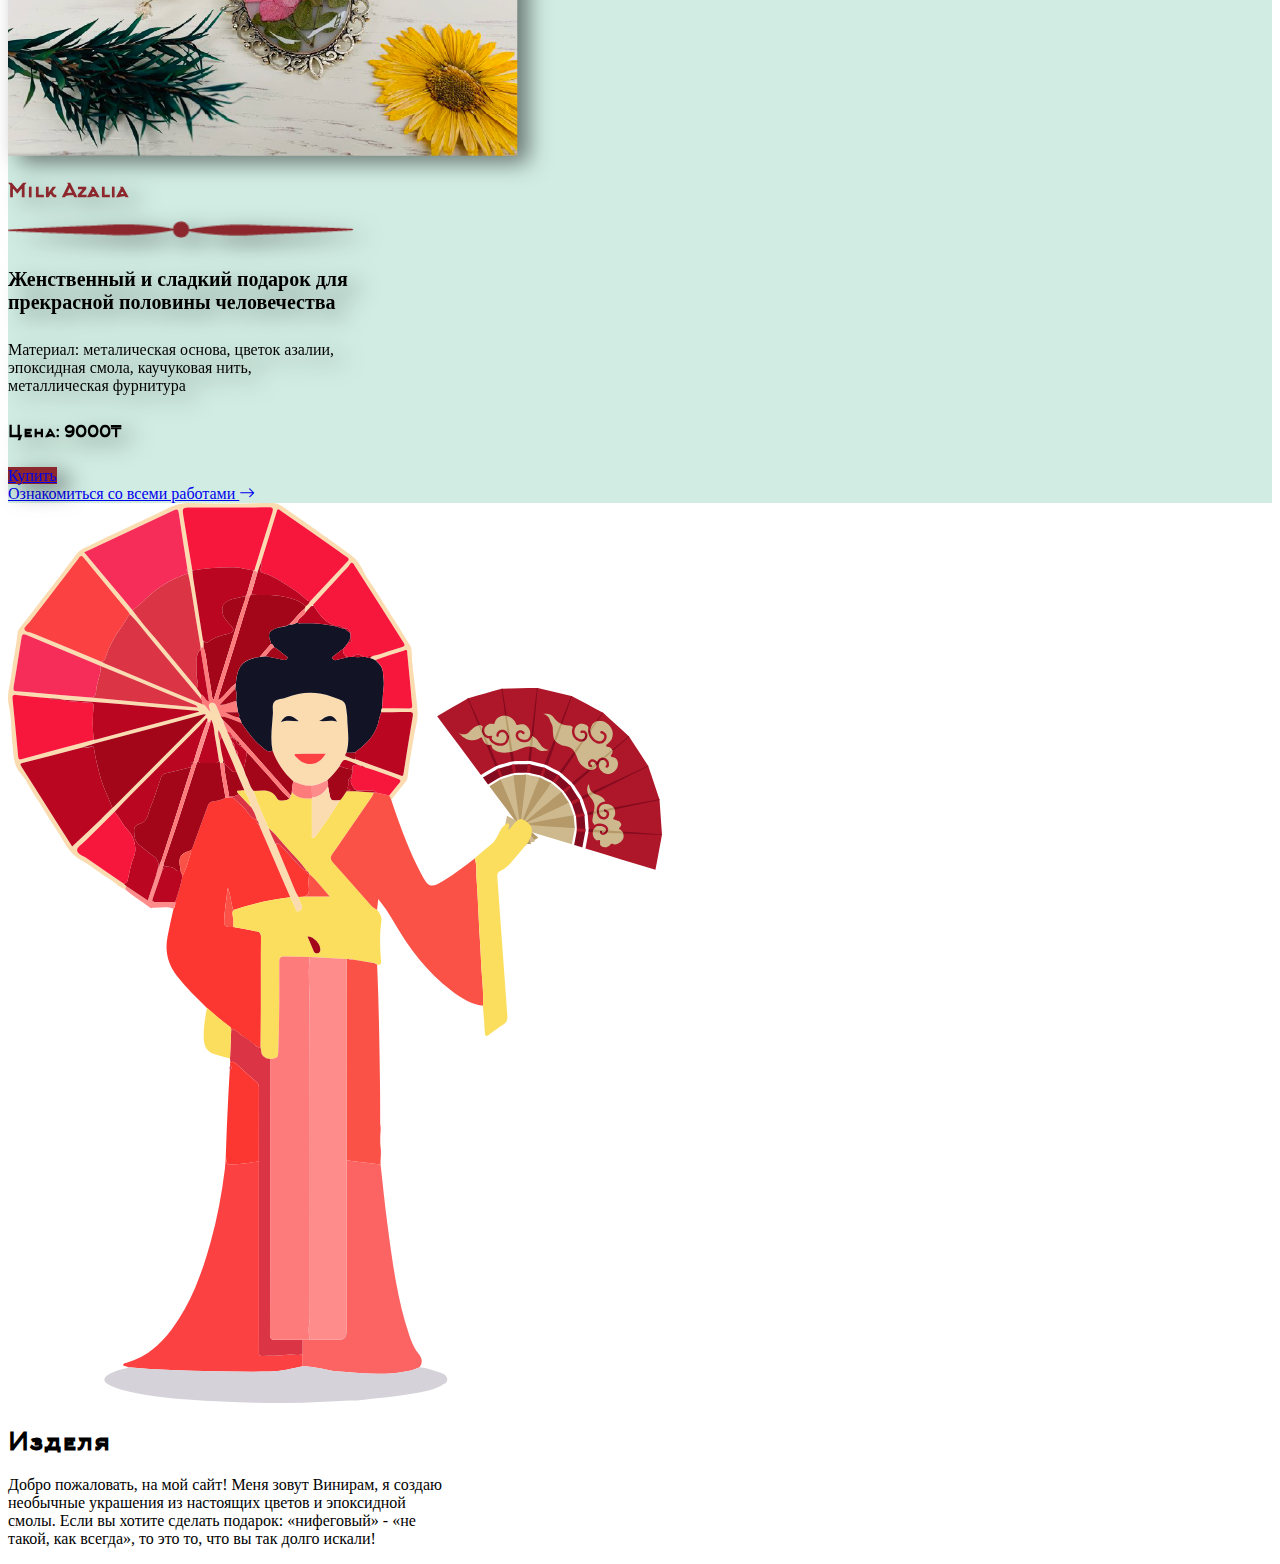
==== commit 1fe0a304: "Добавление ссылок на ватсап для связи и перехода в диалог с сообщением" ====
--- a/index.html
+++ b/index.html
@@ -10,7 +10,7 @@
     <link href="https://cdn.jsdelivr.net/npm/bootstrap@5.3.0-alpha1/dist/css/bootstrap.min.css" rel="stylesheet"
         integrity="sha384-GLhlTQ8iRABdZLl6O3oVMWSktQOp6b7In1Zl3/Jr59b6EGGoI1aFkw7cmDA6j6gD" crossorigin="anonymous">
     <link rel="stylesheet" href="https://cdn.jsdelivr.net/npm/bootstrap-icons@1.10.3/font/bootstrap-icons.css">
-    <title>Document</title>
+    <title>Магазин эпоксидных изделий</title>
 </head>
 
 <body>
@@ -57,7 +57,7 @@
                 <div class="col-12 col-sm-4 order-1 order-sm-2">
                     <div class="row">
                         <div class="col-6 d-flex justify-content-end px-0">
-                            <a class="text-decoration-none">
+                            <a class="text-decoration-none d-flex justify-content-end">
                                 <img class="pb-2 pt-2" src="images/inst.png" width="70%">
                             </a>
                         </div>
@@ -67,7 +67,7 @@
                     </div>
                 </div>
                 <div class="col-12 col-sm-4 order-3">
-                    <a class="text-decoration-none text-dark menu-element">О нас</a>
+                    <a href="https://api.whatsapp.com/send/?phone=77079083029&text=Здравствуйте, я пишу с вашего сайта" class="text-decoration-none text-dark menu-element">+7 707 908 3029</a>
                 </div>
             </div>
         </nav>
@@ -95,7 +95,7 @@
                                 <h5 class="price ps-md-4">Цена: 9000<span>₸</span></h5>
                             </div>
                             <div class="col-6 ps-md-5">
-                                <a class="btn buy-btn text-light" href="#">Купить</a>
+                                <a class="btn buy-btn text-light" href="https://api.whatsapp.com/send/?phone=77079083029&text=Здравствуйте, я пишу с вашего сайта">Купить</a>
                             </div>
                         </div>
                     </div>
@@ -117,7 +117,7 @@
                                 <h5 class="price ps-md-4">Цена: 9000<span>₸</span></h5>
                             </div>
                             <div class="col-6 ps-md-5">
-                                <a class="btn buy-btn text-light" href="#">Купить</a>
+                                <a class="btn buy-btn text-light" href="https://api.whatsapp.com/send/?phone=77079083029&text=Здравствуйте, я пишу с вашего сайта">Купить</a>
                             </div>
                         </div>
                     </div>
@@ -140,7 +140,7 @@
                                 <h5 class="price ps-md-4">Цена: 9000<span>₸</span></h5>
                             </div>
                             <div class="col-6 ps-md-5">
-                                <a class="btn buy-btn text-light" href="#">Купить</a>
+                                <a class="btn buy-btn text-light" href="https://api.whatsapp.com/send/?phone=77079083029&text=Здравствуйте, я пишу с вашего сайта">Купить</a>
                             </div>
                         </div>
                     </div>
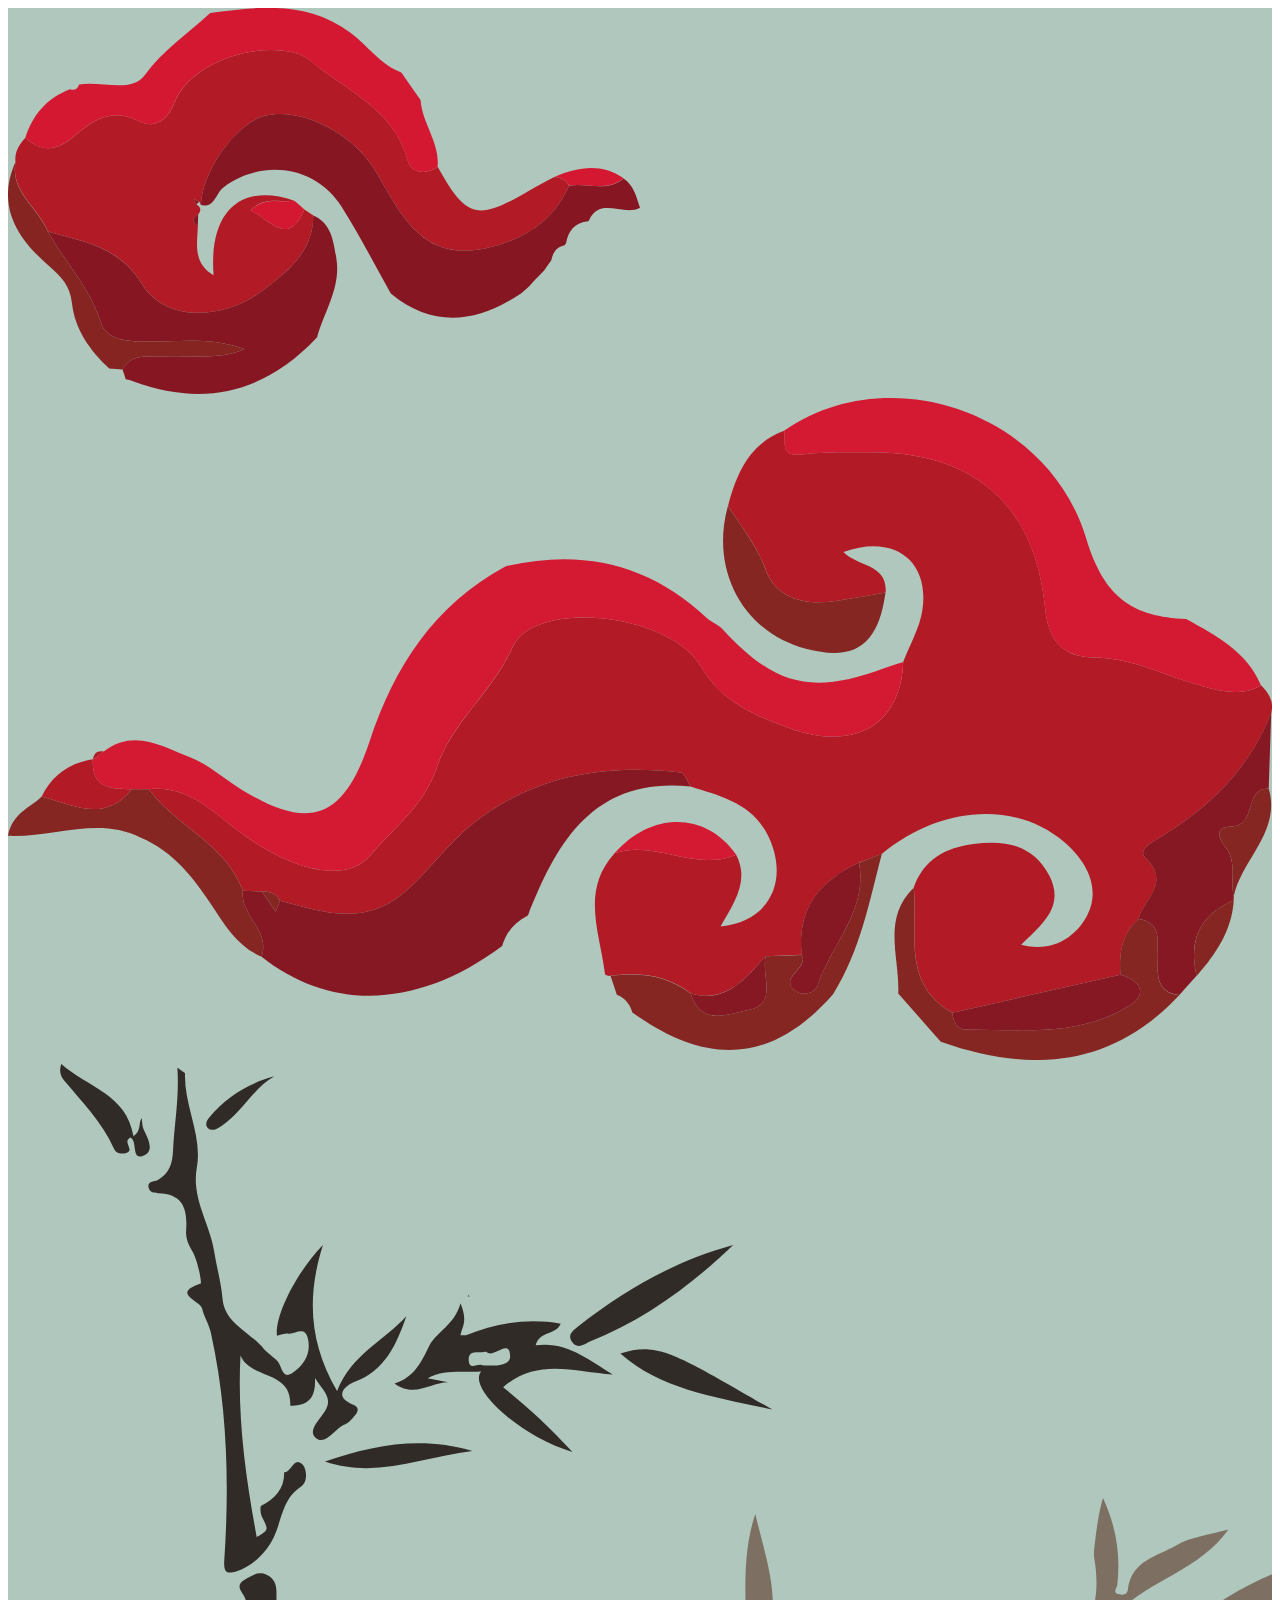
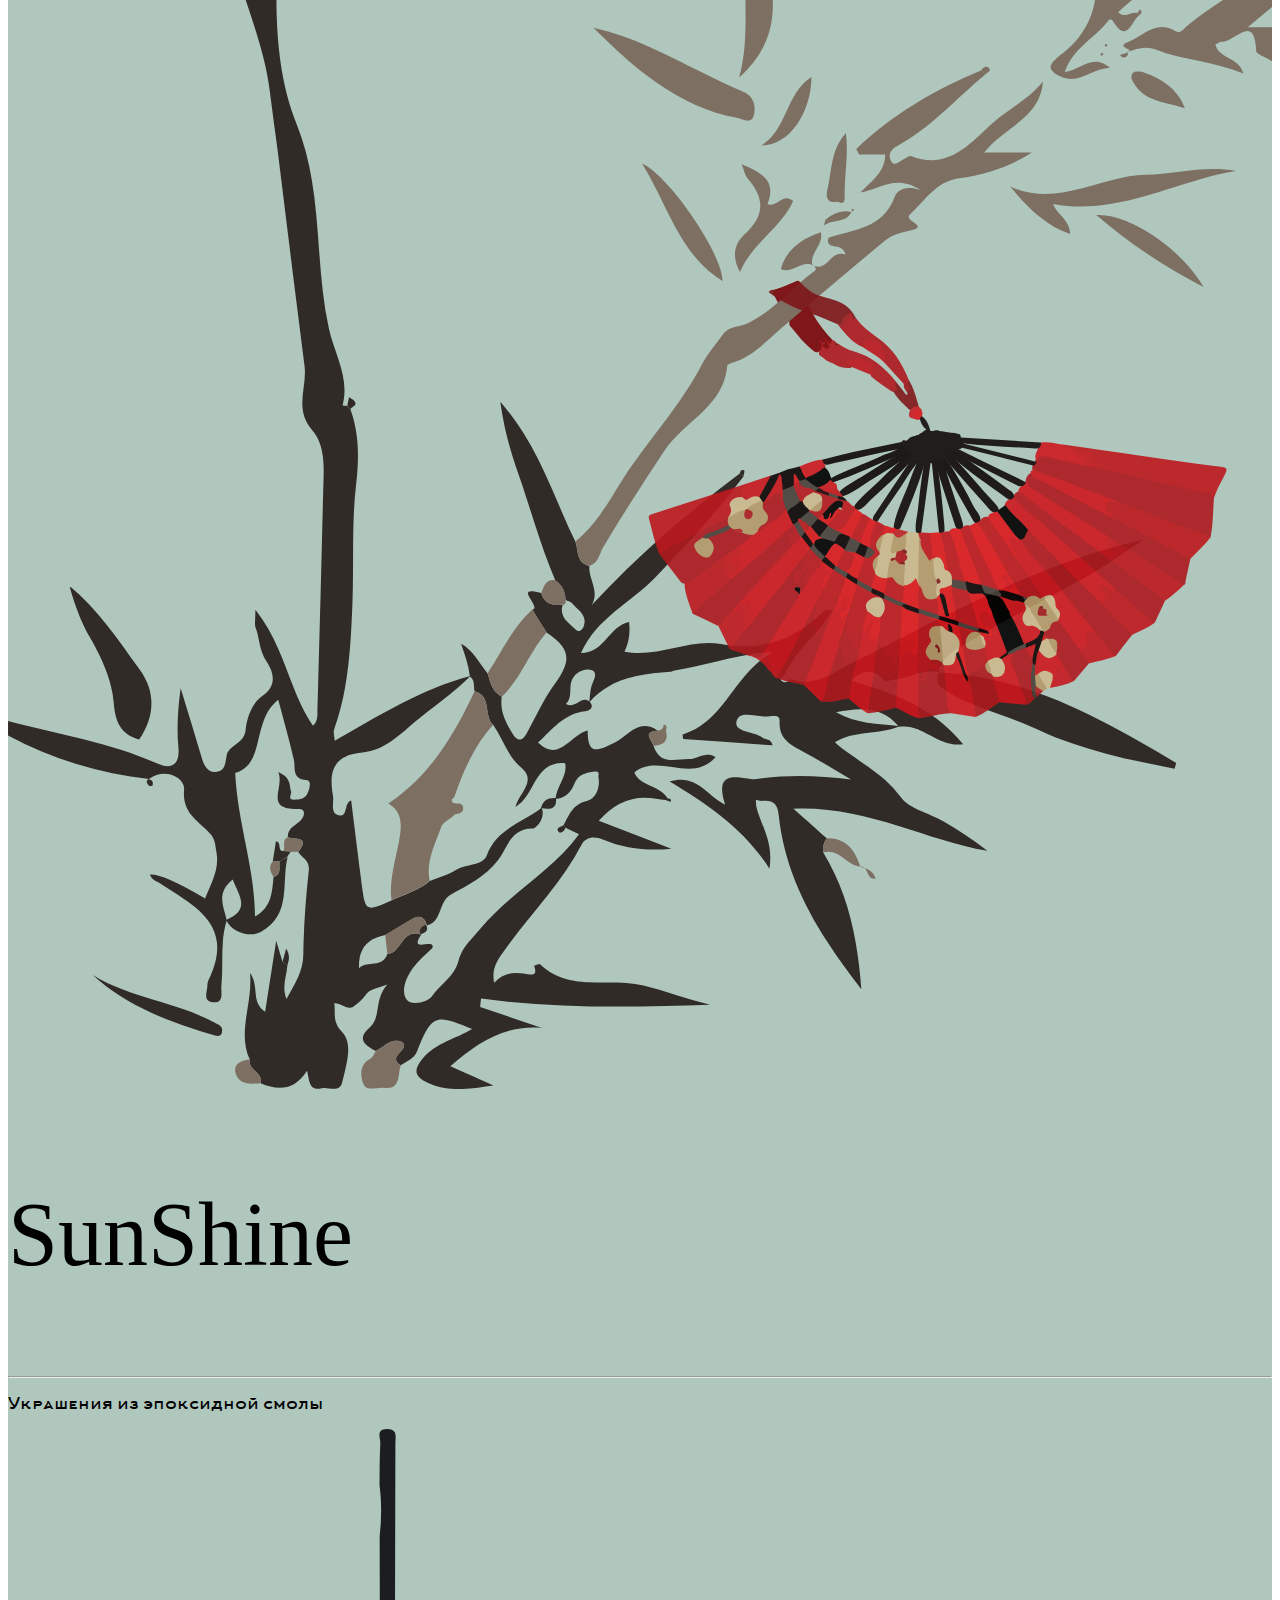
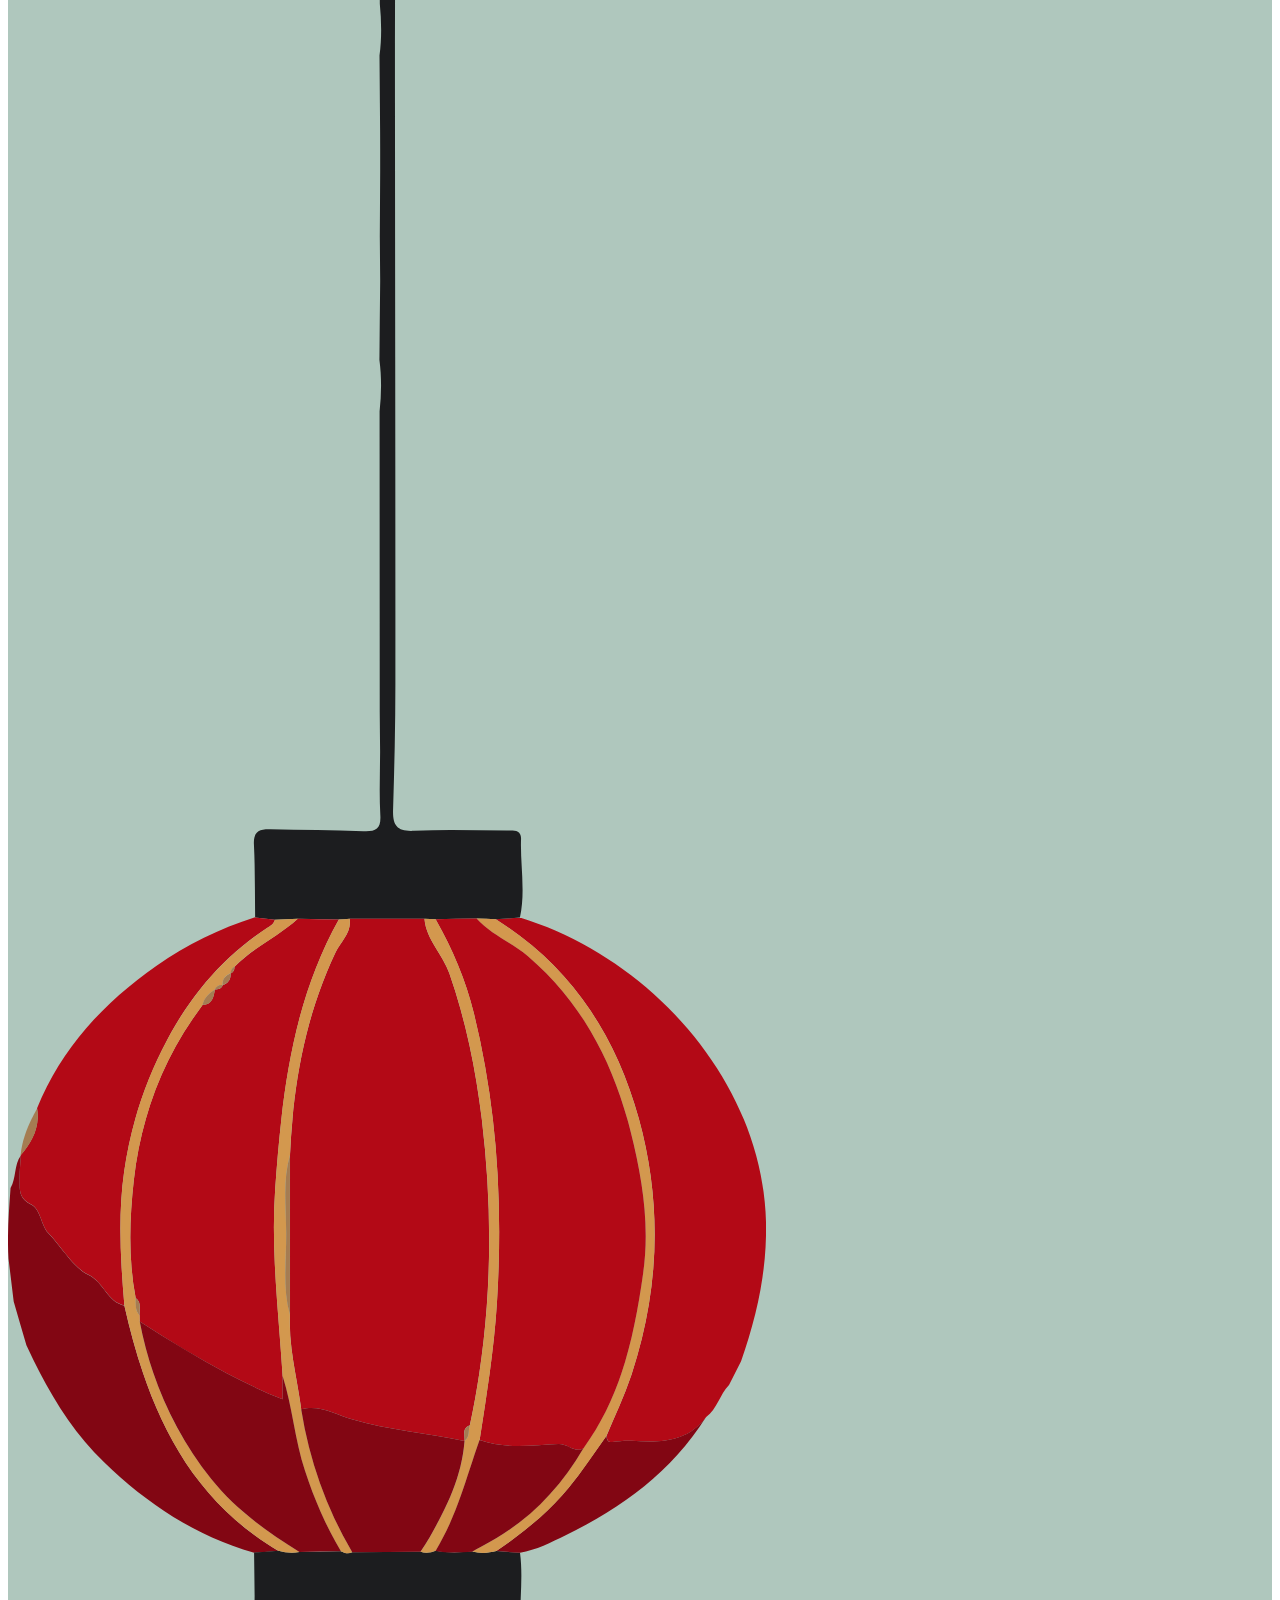
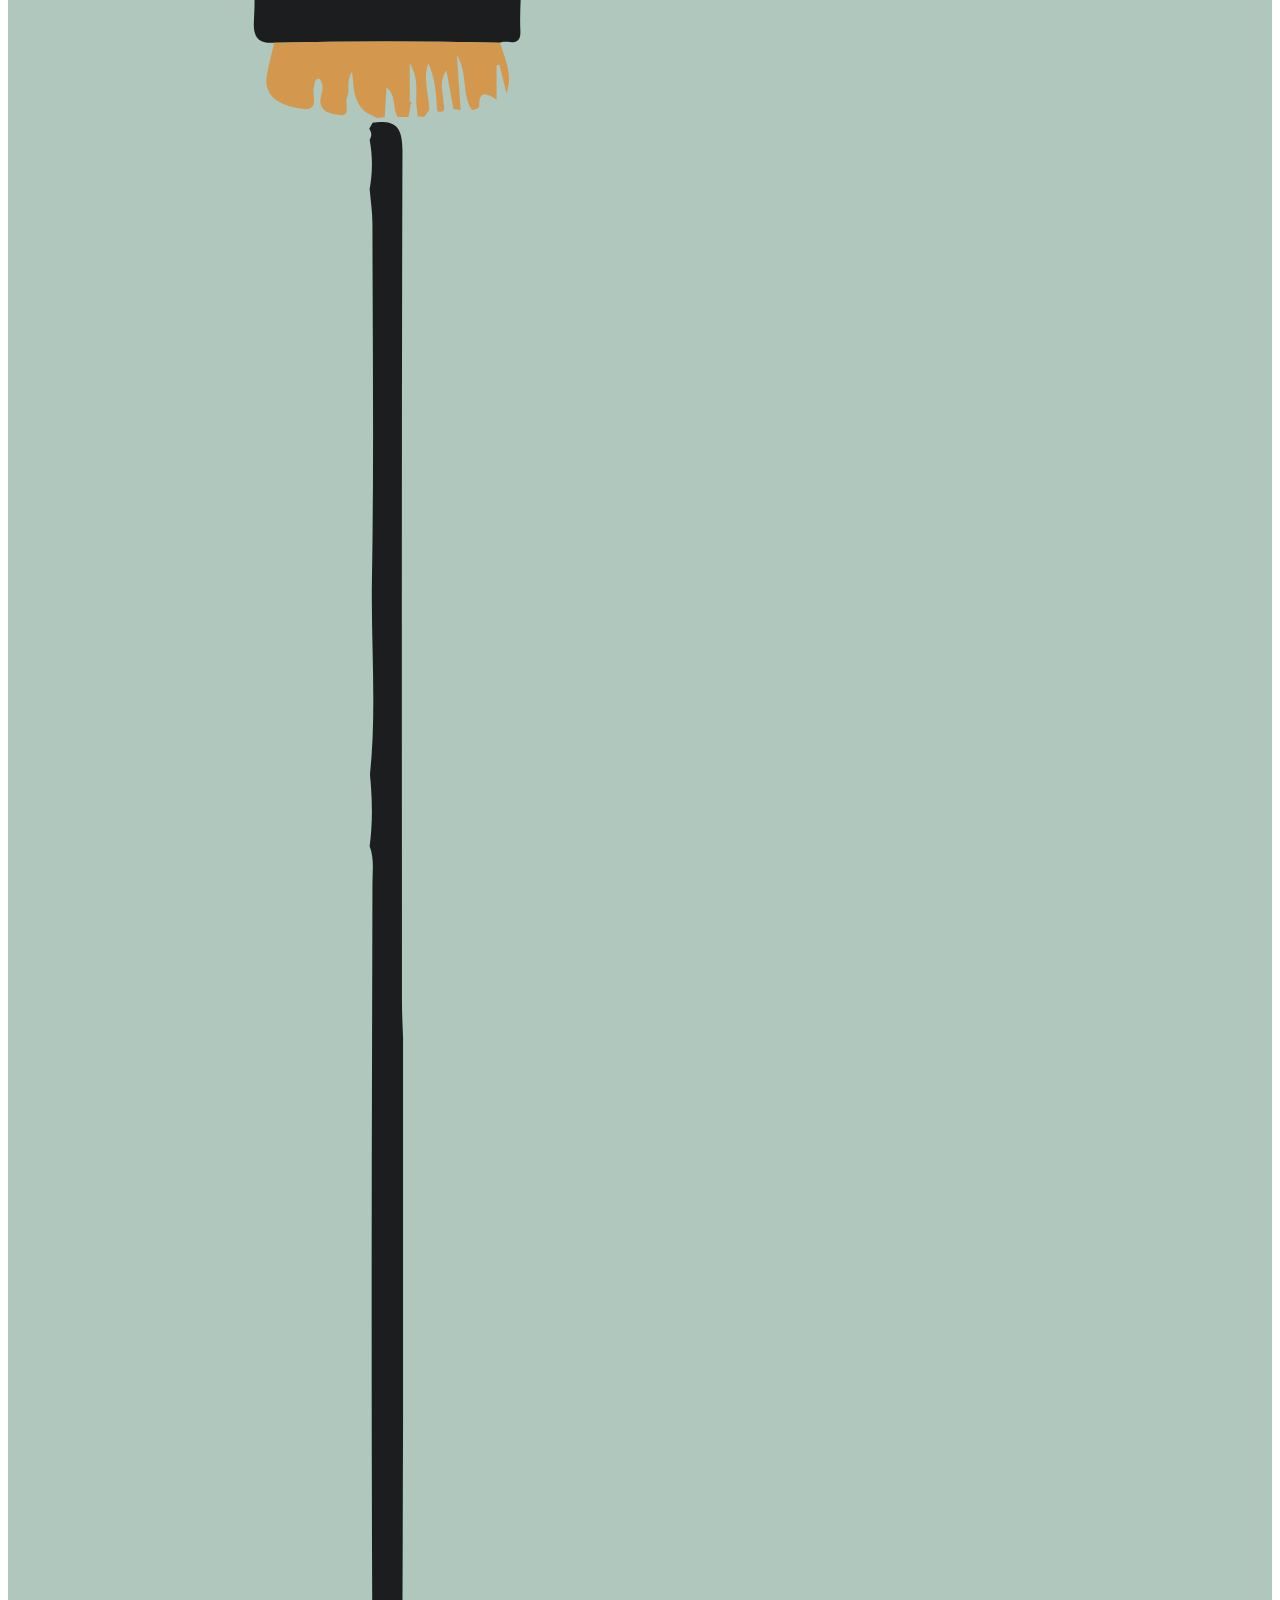
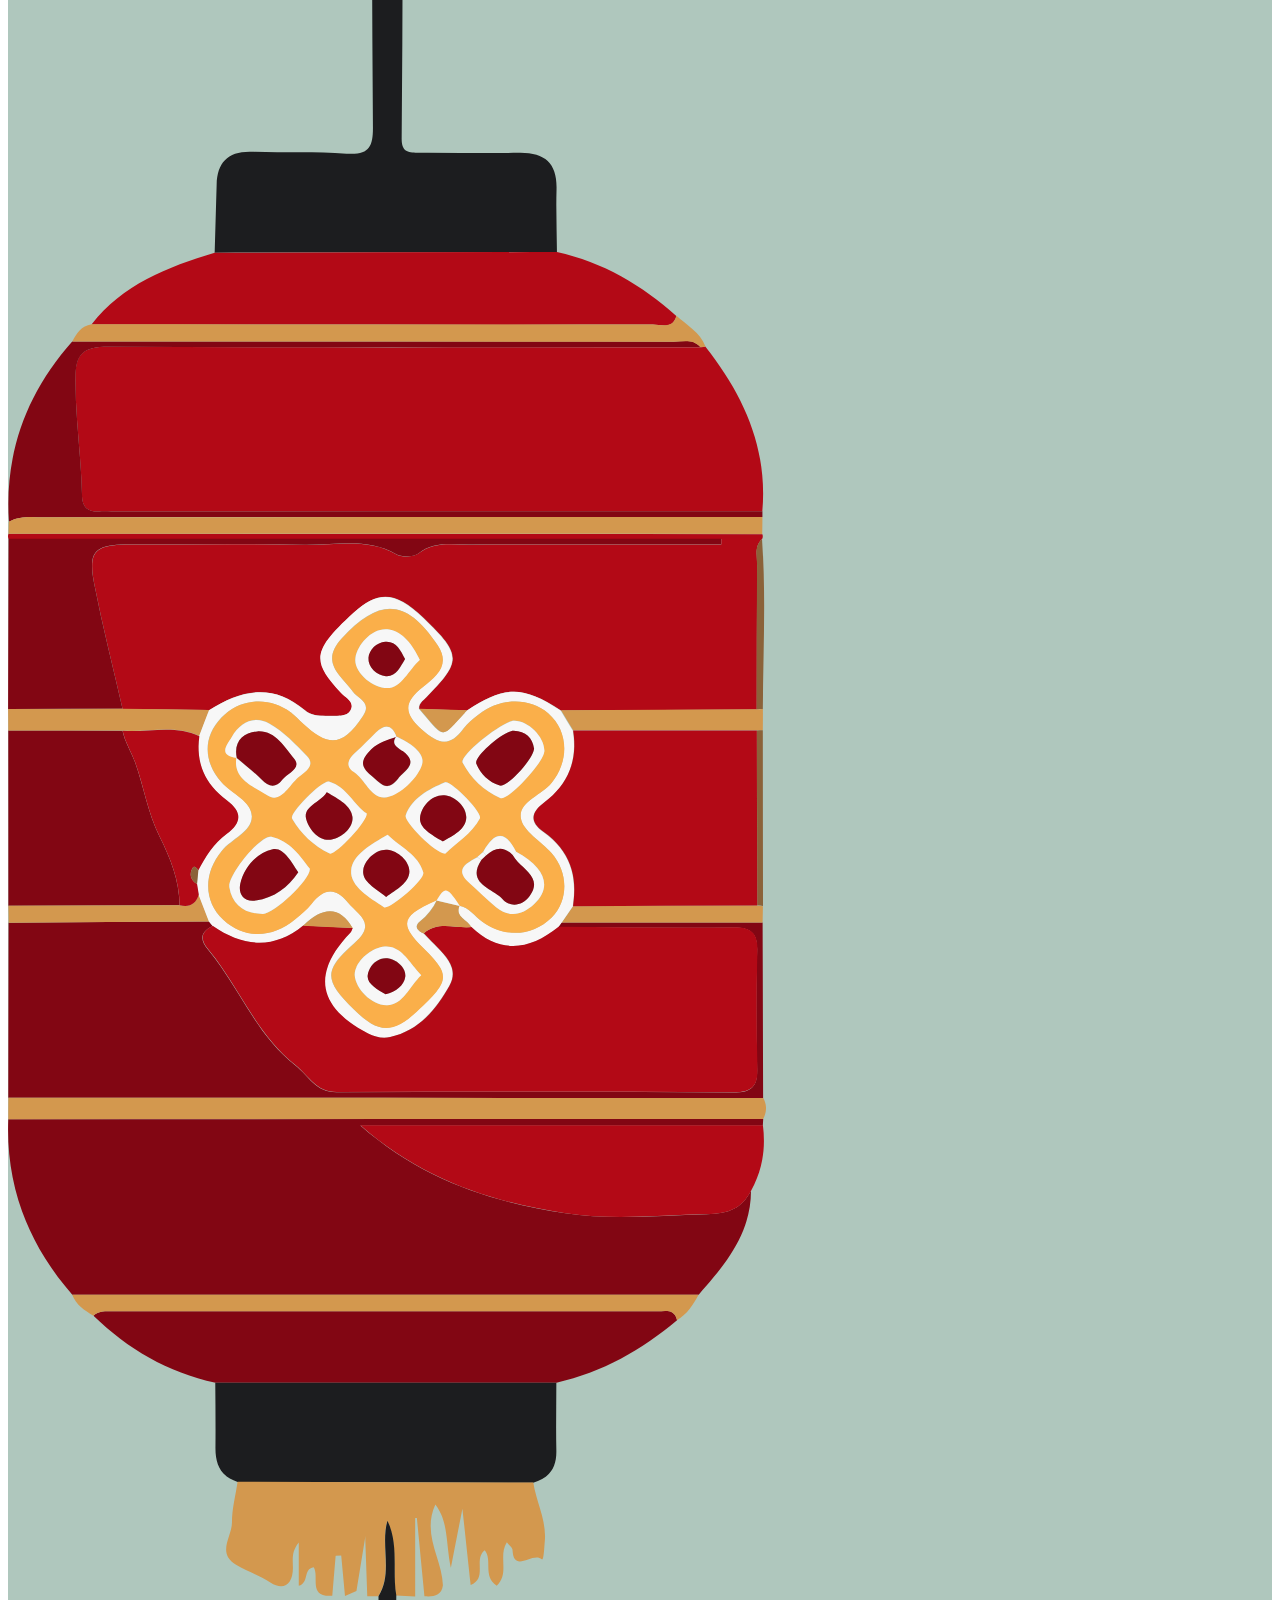
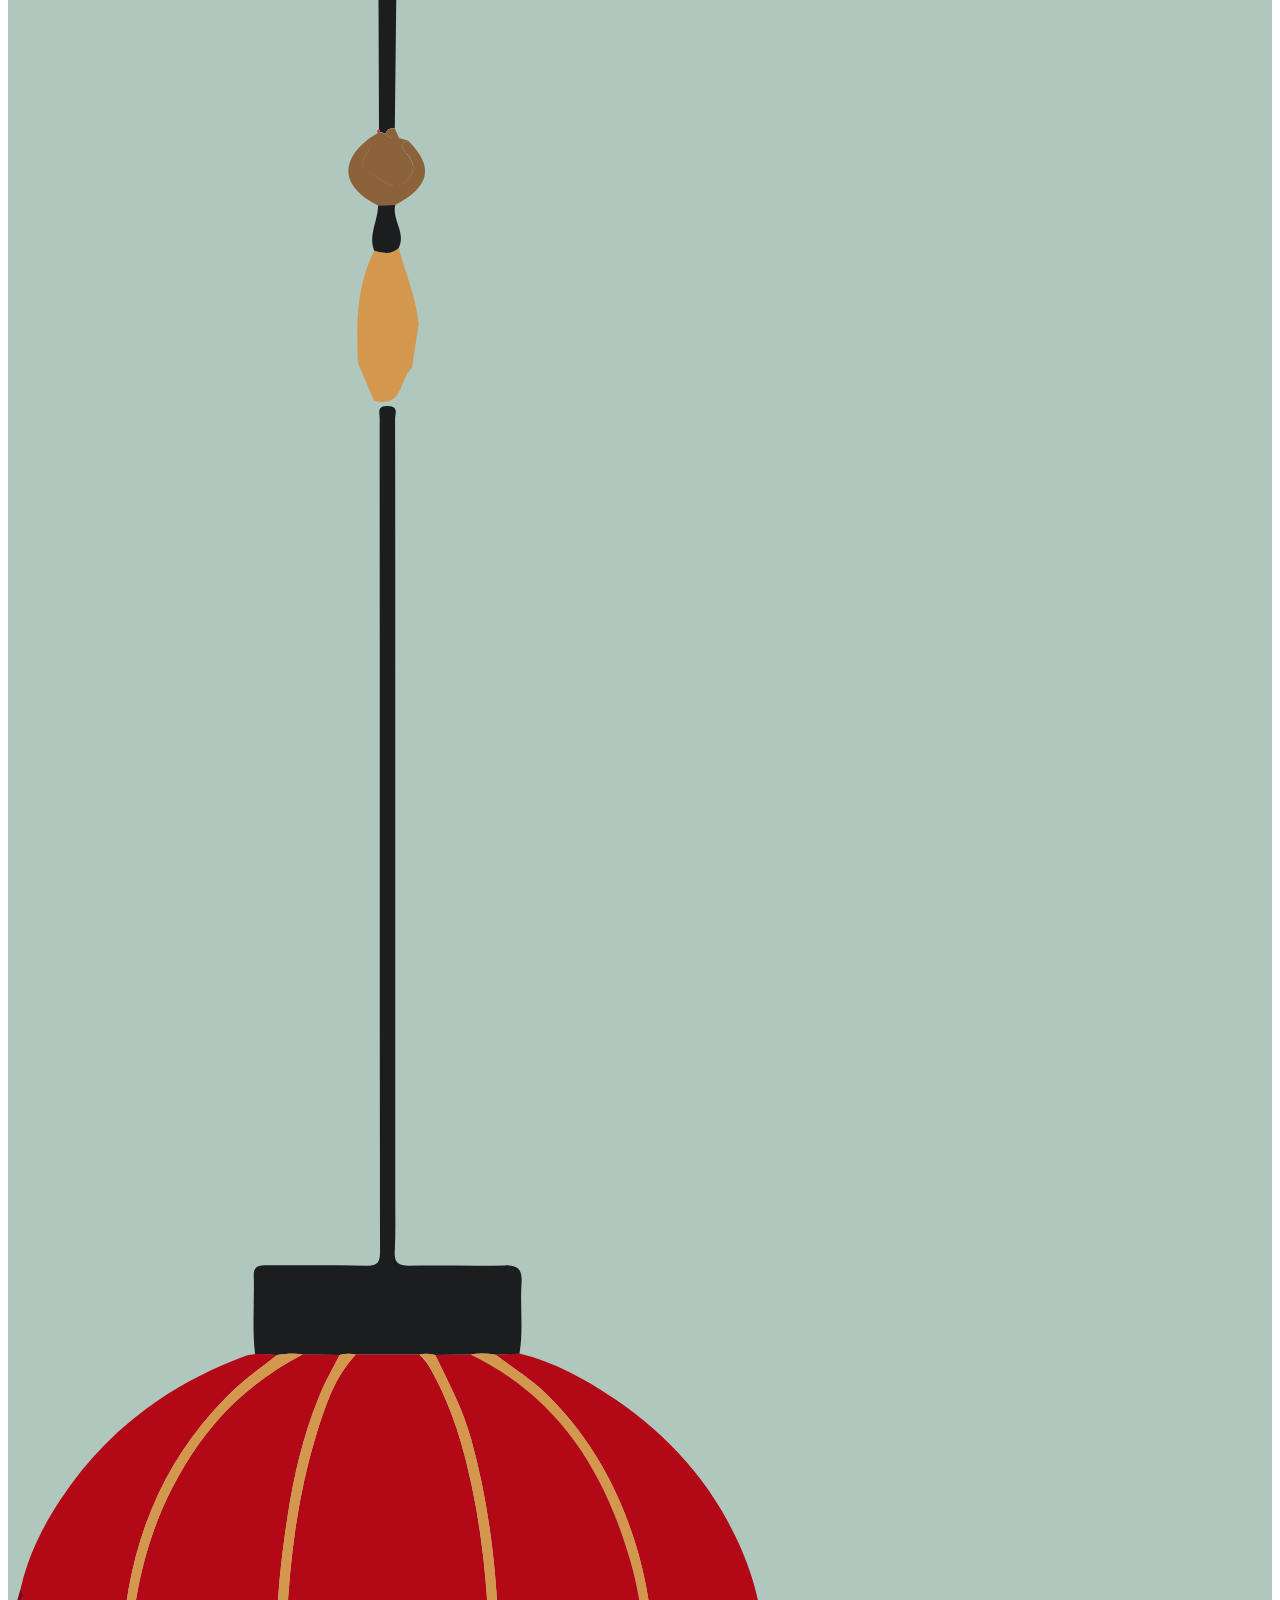
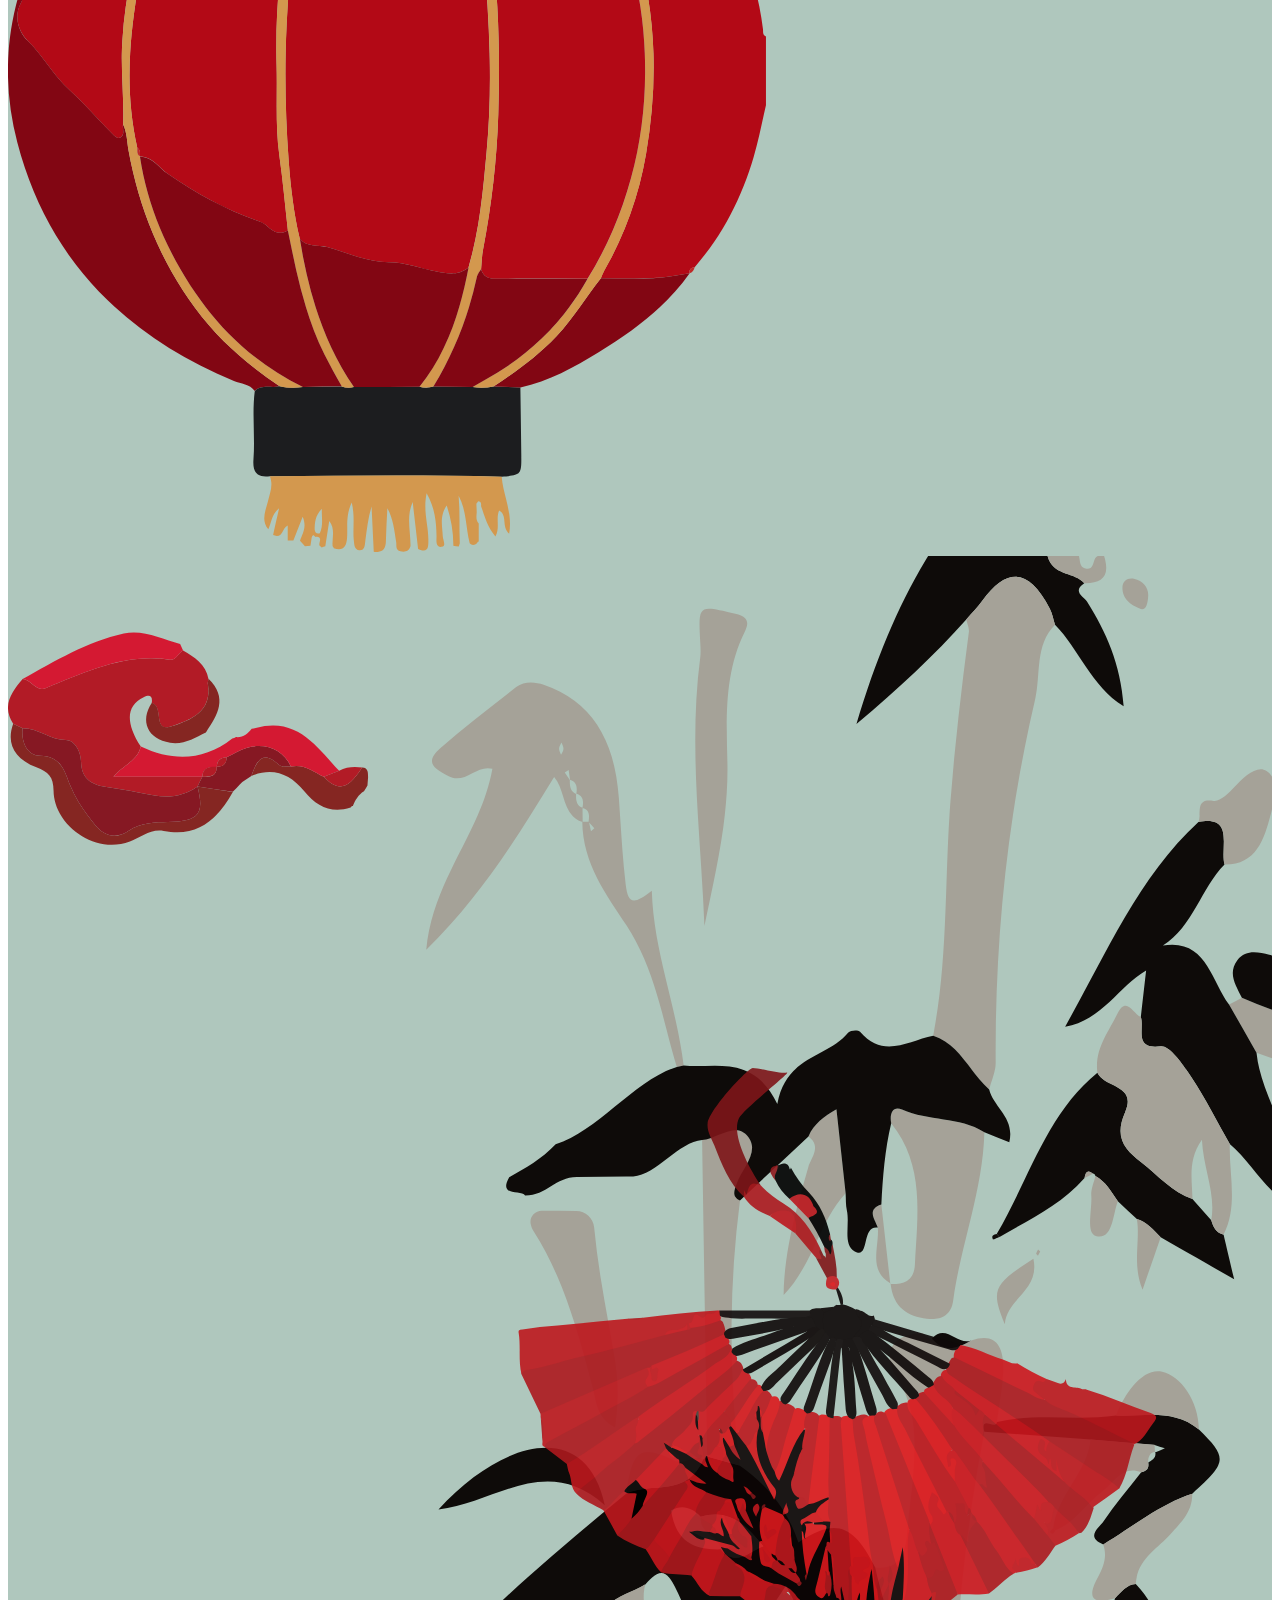
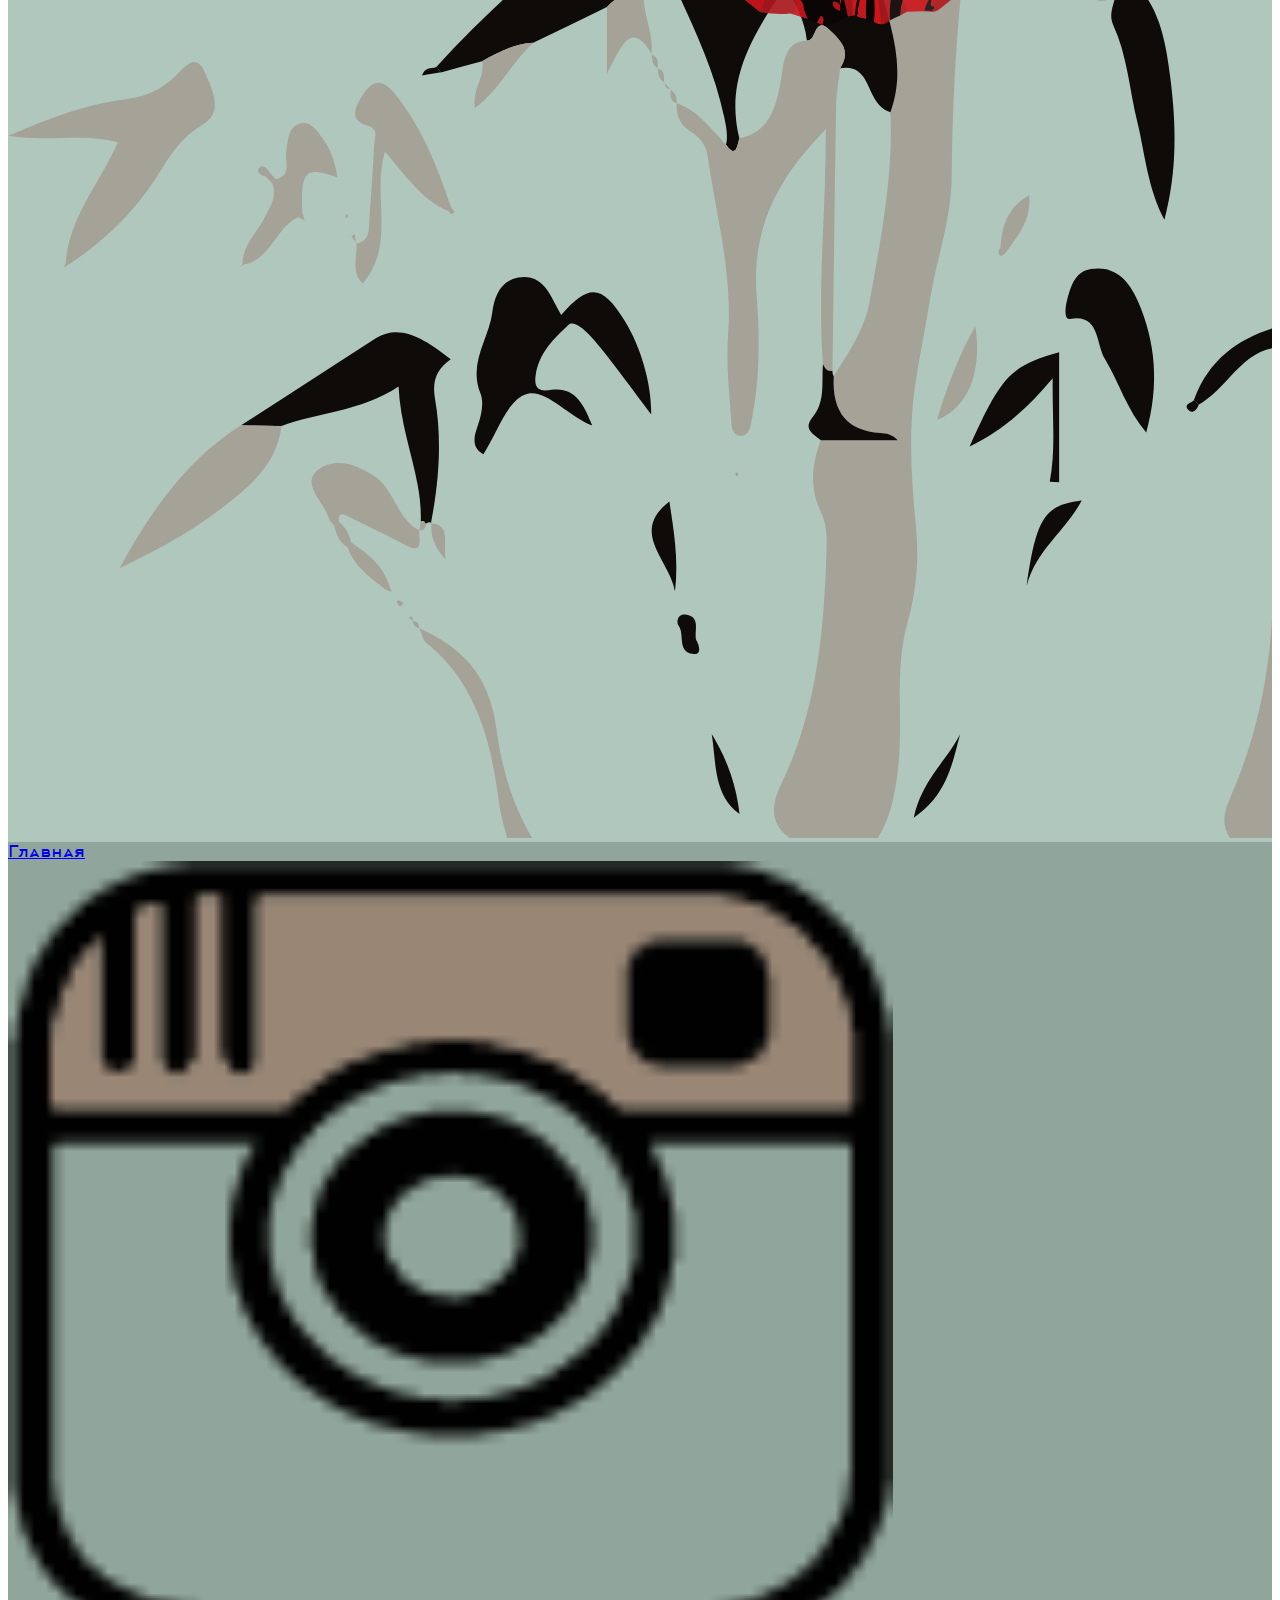
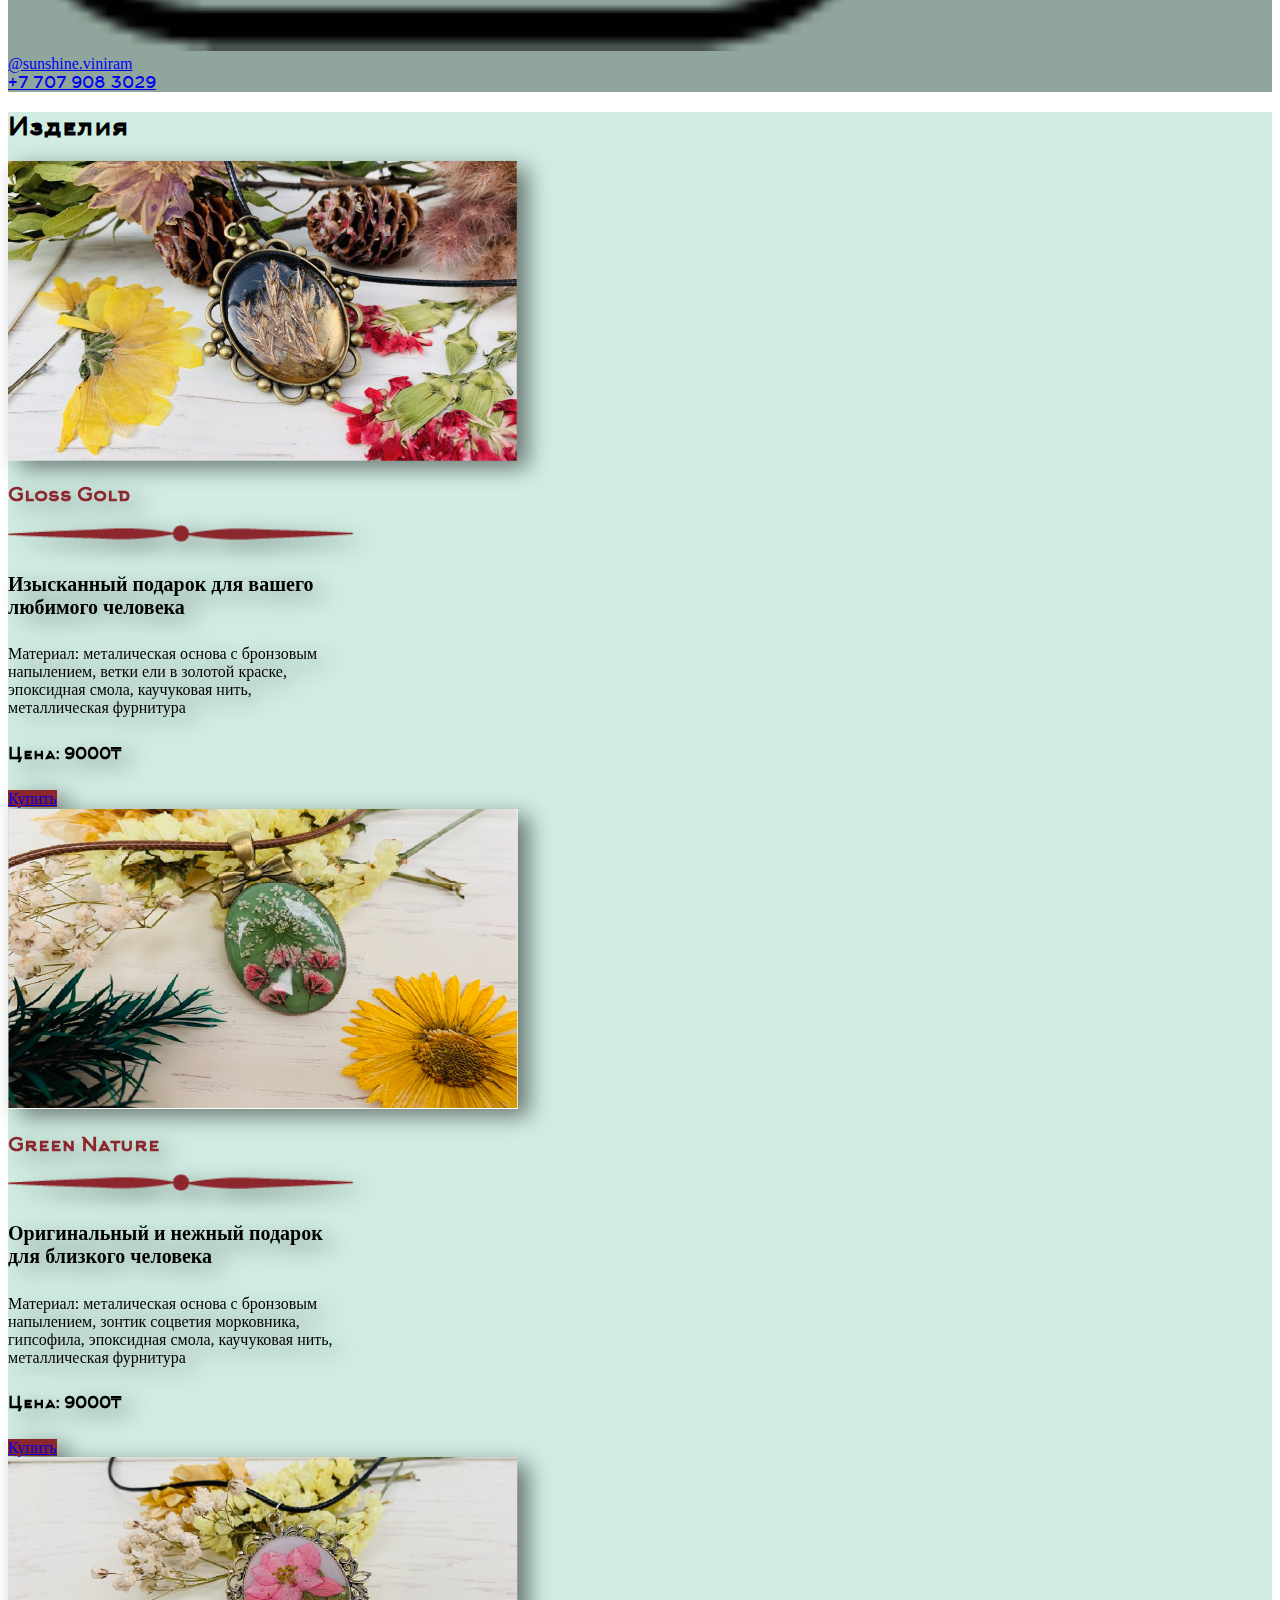
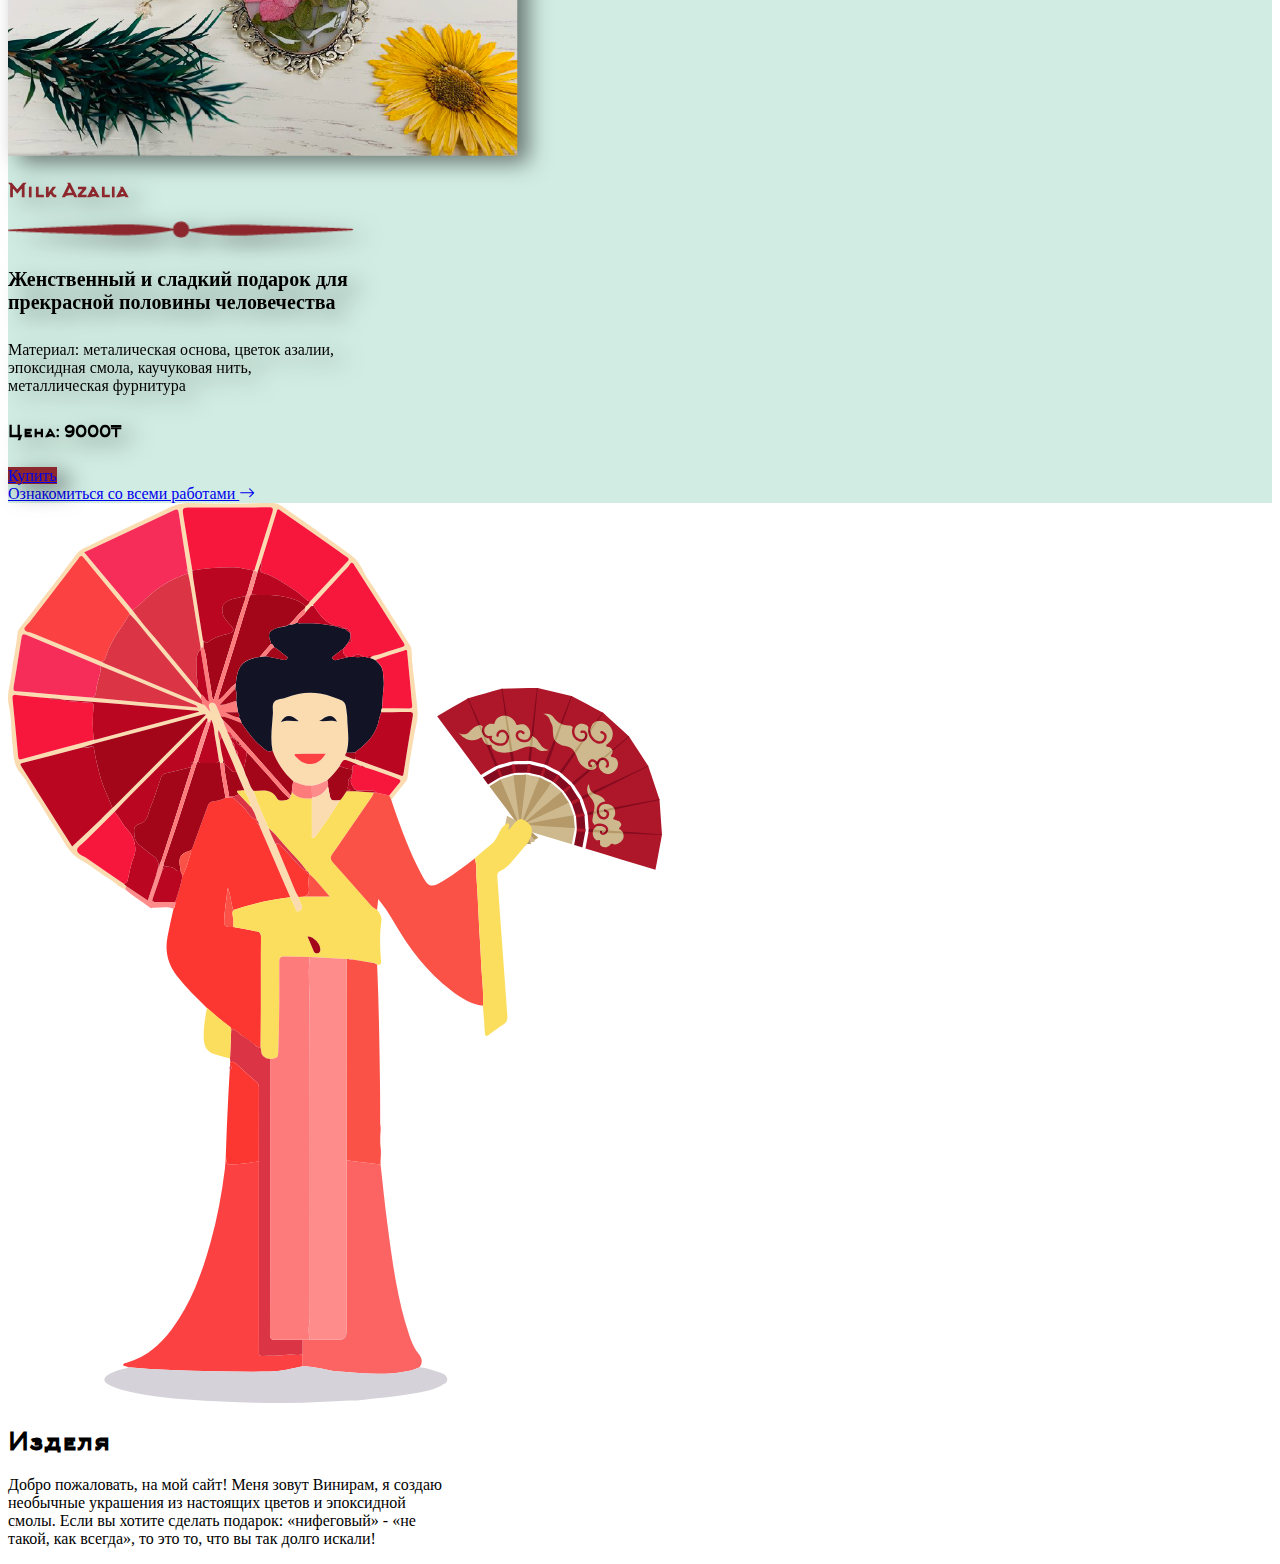
==== commit e3600db8: "Добавление instagram ссылки" ====
--- a/index.html
+++ b/index.html
@@ -52,17 +52,17 @@
         <nav>
             <div class="row align-items-center text-center">
                 <div class="col-12 col-sm-4 order-2 order-sm-1">
-                    <a class="text-decoration-none text-dark menu-element">Главная</a>
+                    <a href="/index.html" class="text-decoration-none text-dark menu-element">Главная</a>
                 </div>
                 <div class="col-12 col-sm-4 order-1 order-sm-2">
                     <div class="row">
                         <div class="col-6 d-flex justify-content-end px-0">
-                            <a class="text-decoration-none d-flex justify-content-end">
+                            <a href="https://instagram.com/sunshine.viniram?igshid=YmMyMTA2M2Y=" class="text-decoration-none d-flex justify-content-end">
                                 <img class="pb-2 pt-2" src="images/inst.png" width="70%">
                             </a>
                         </div>
                         <div class="col-6 d-flex justify-content-start px-0">
-                            @sunshine.viniram
+                            <a class="text-decoration-none text-dark" href="https://instagram.com/sunshine.viniram?igshid=YmMyMTA2M2Y=">@sunshine.viniram</a>
                         </div>
                     </div>
                 </div>
